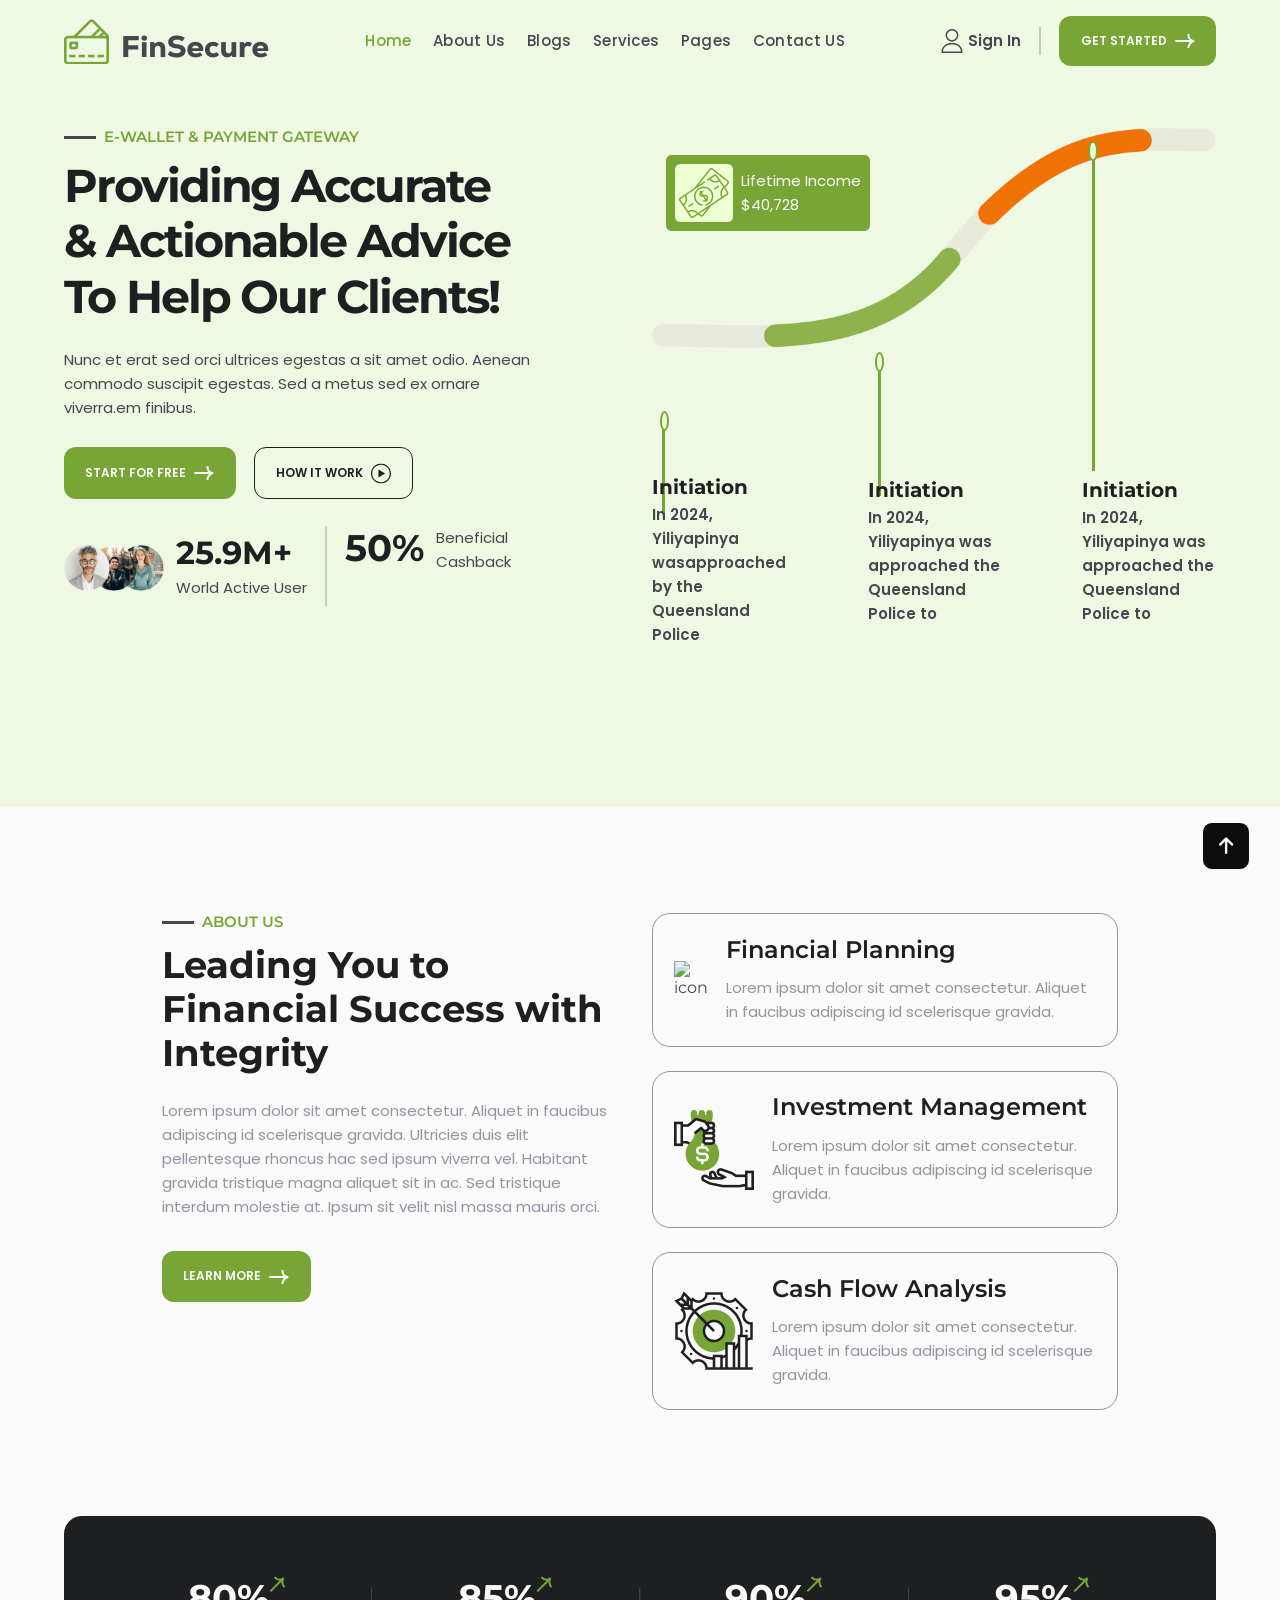
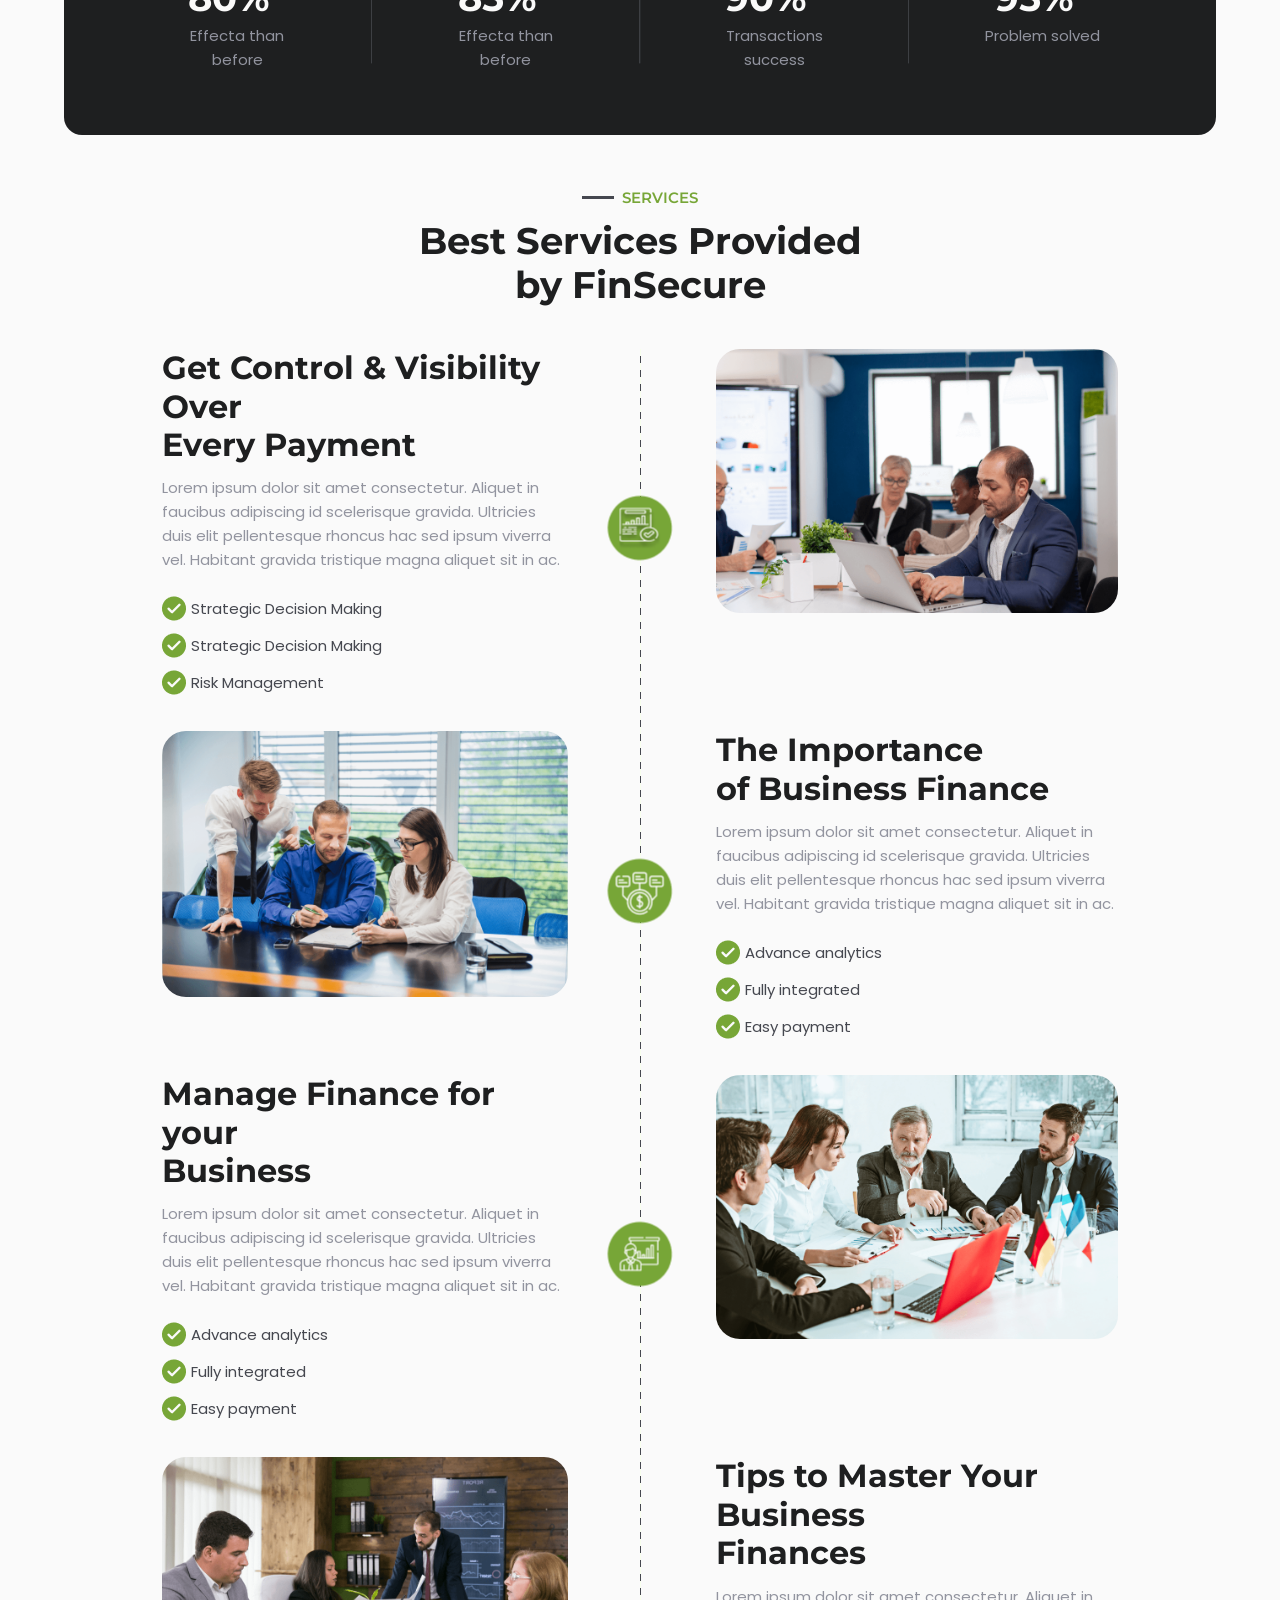
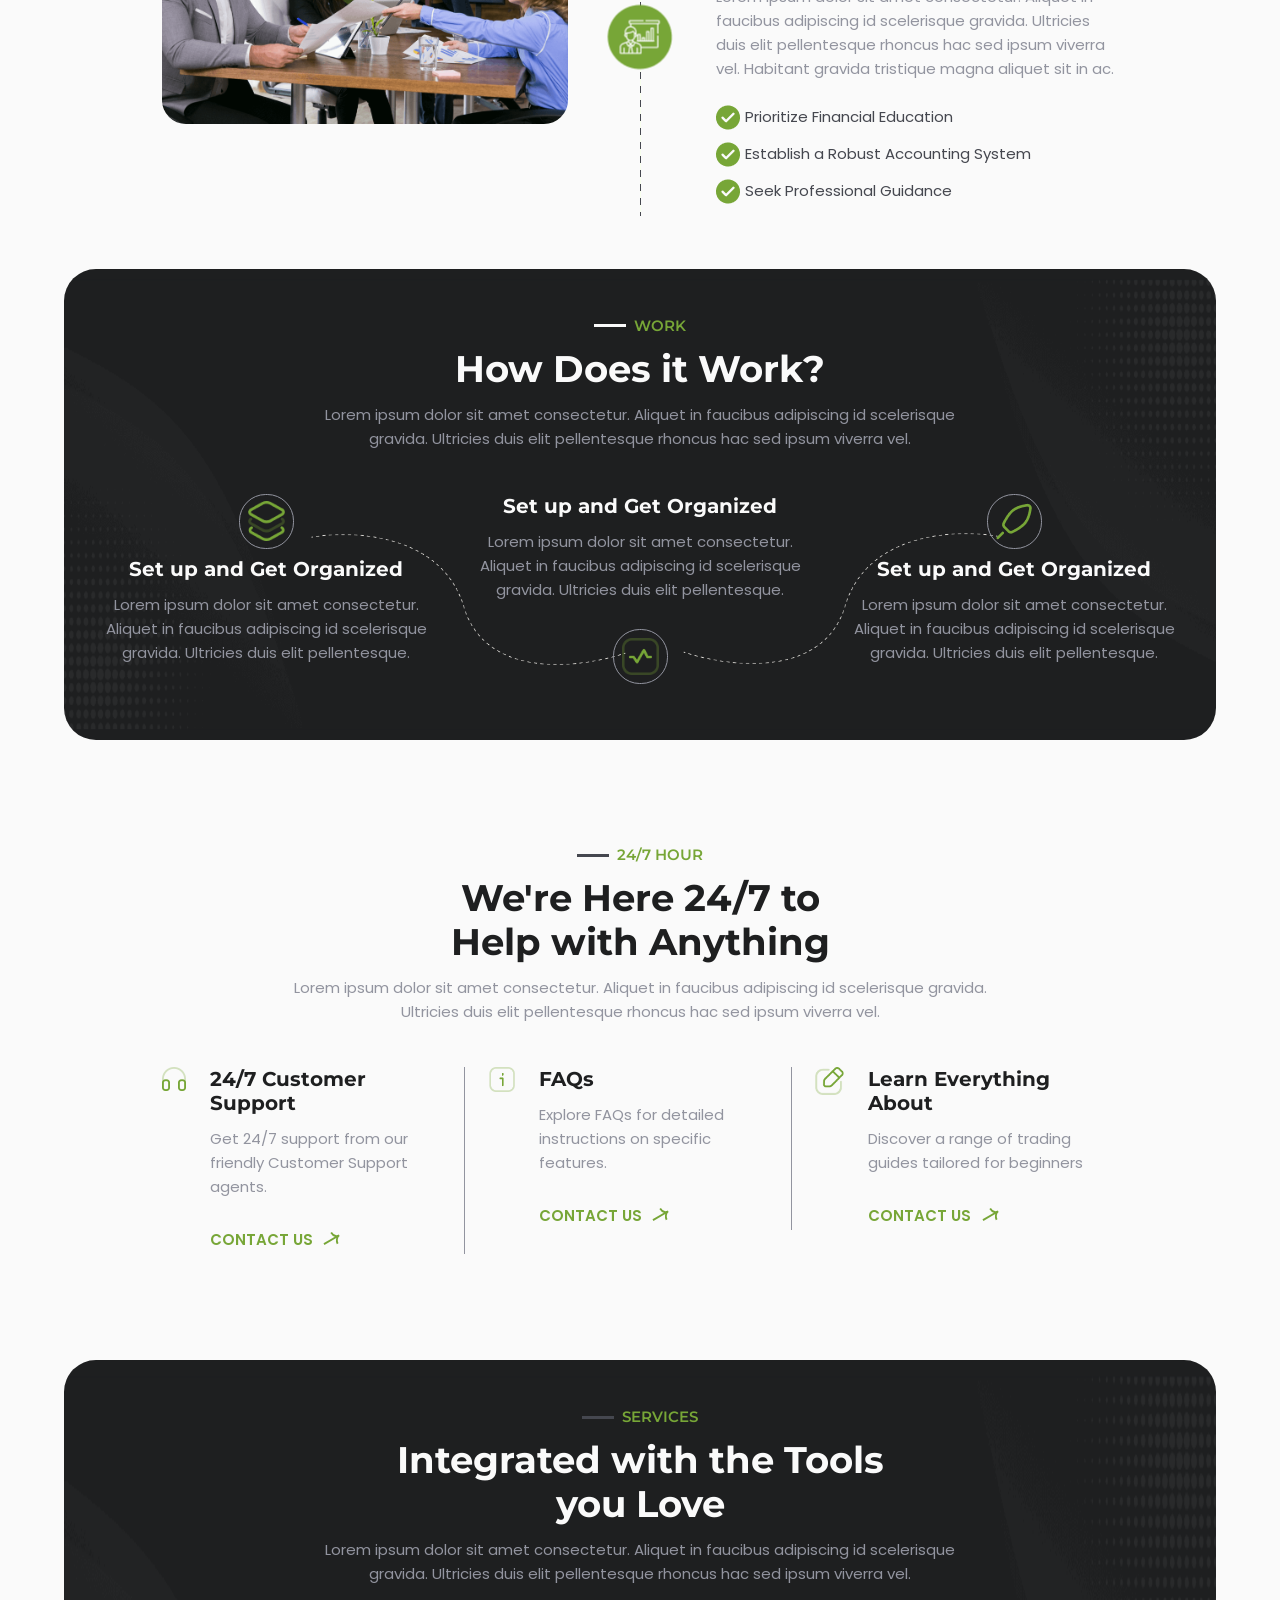
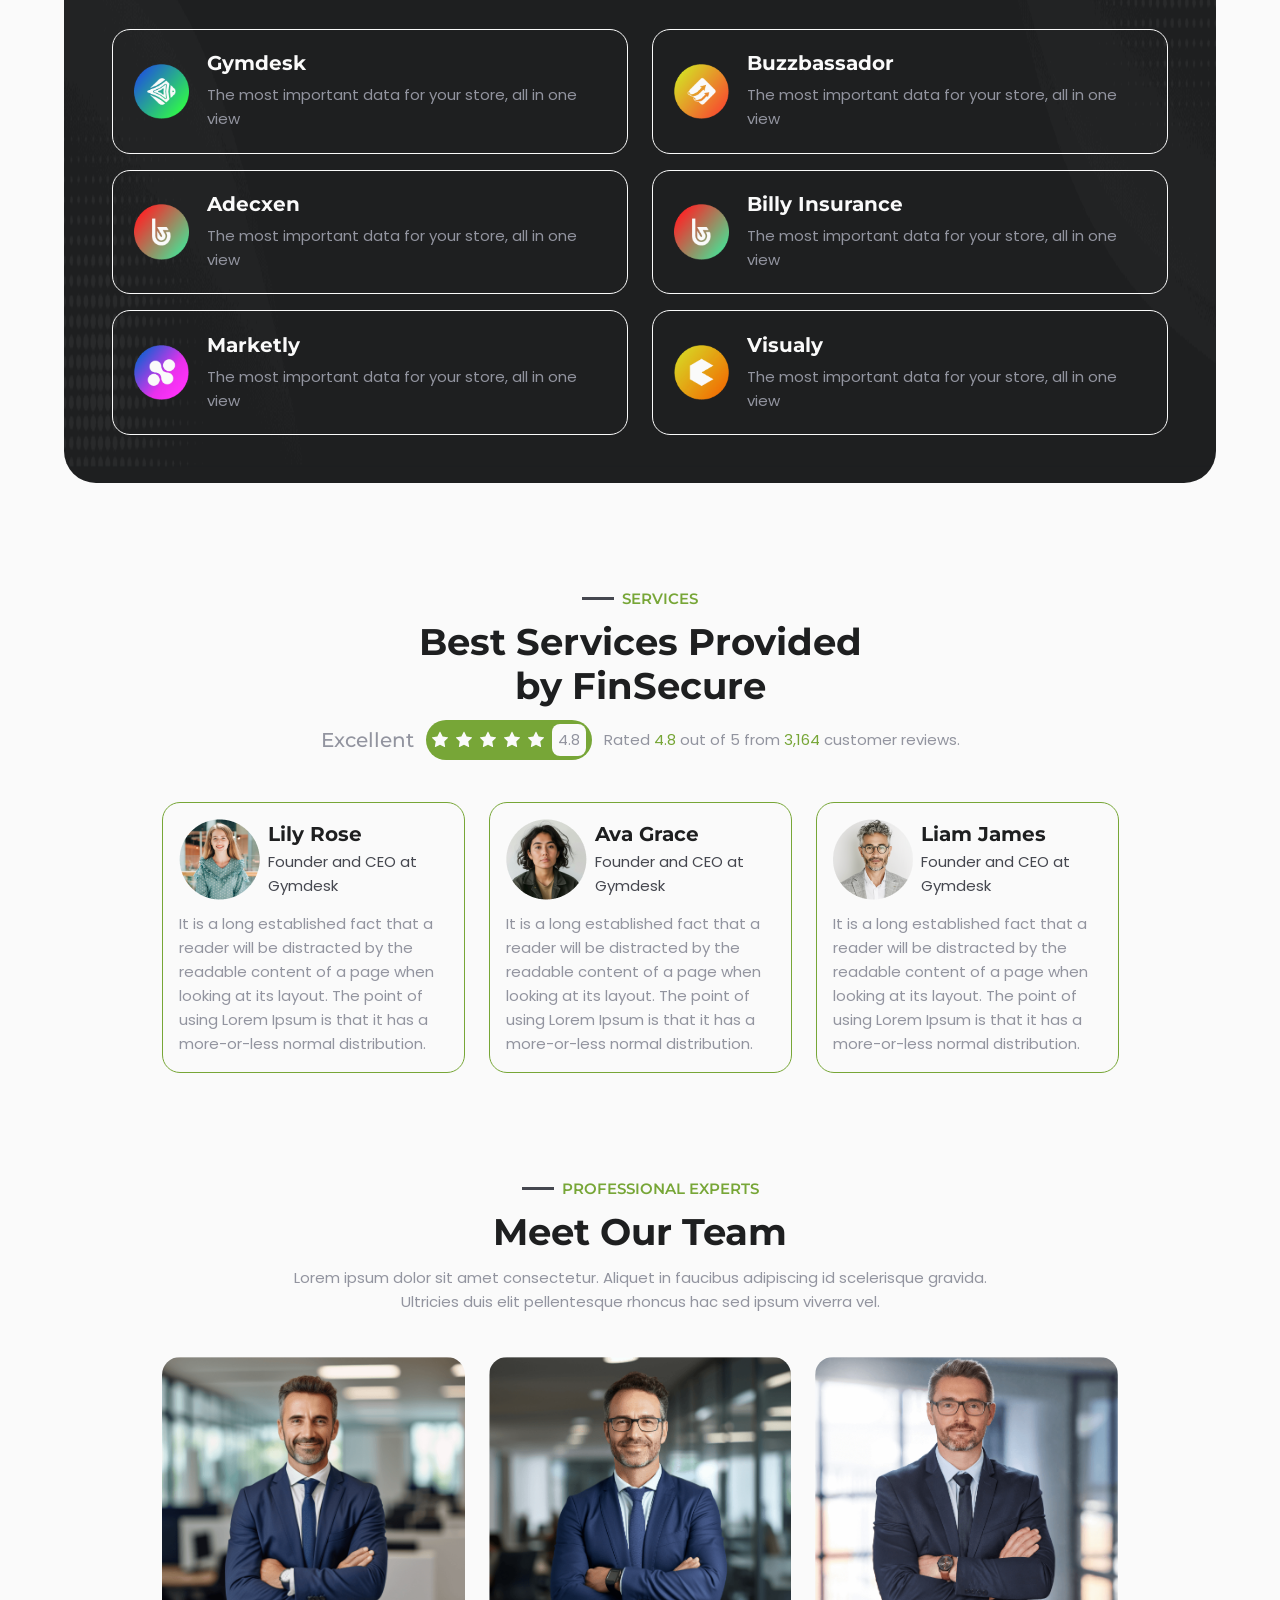
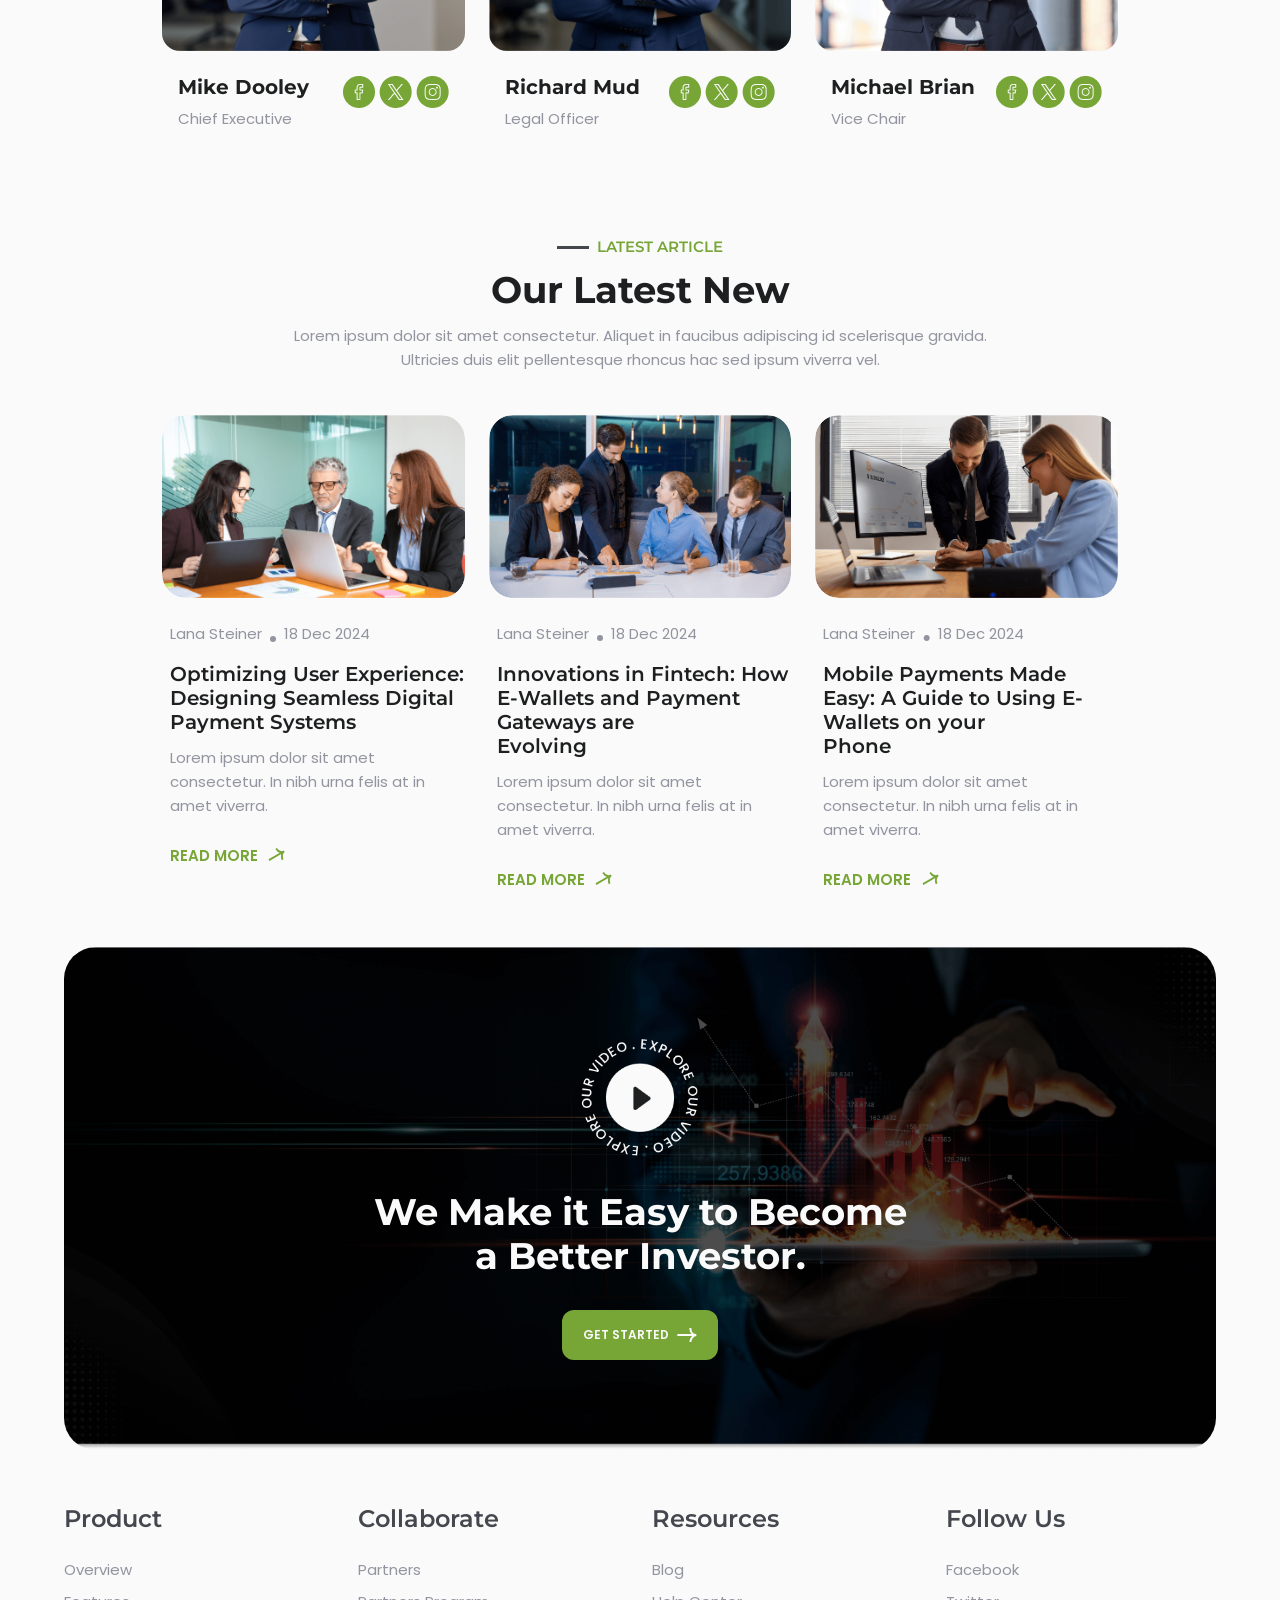
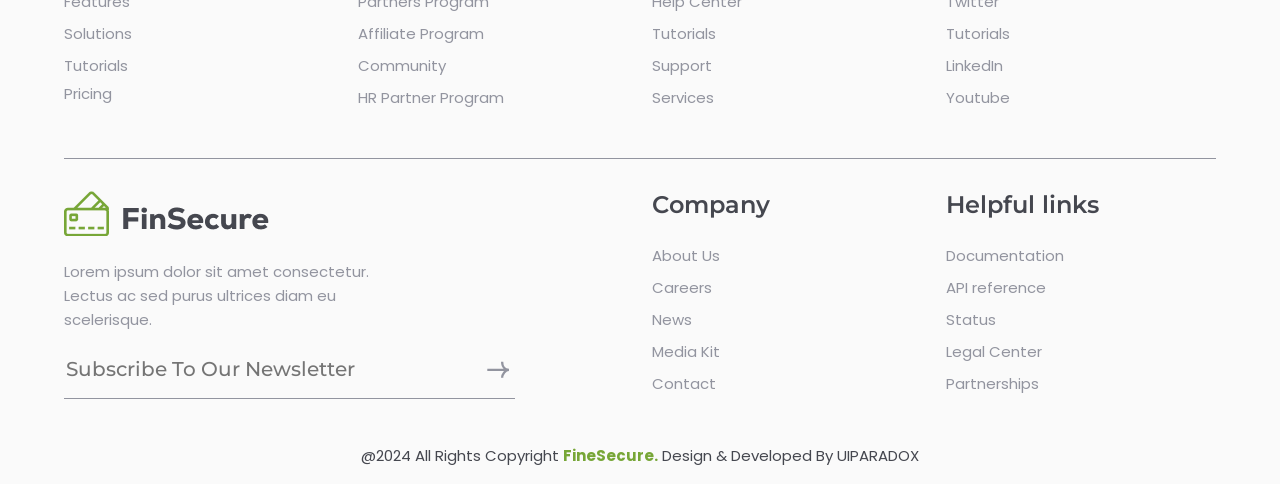
==== index.html @ 36bca748 "Primeiro upload do template" ====
<!DOCTYPE html>
<html lang="en">

<head>
    <meta charset="UTF-8">
    <meta http-equiv="X-UA-Compatible" content="IE=edge">
    <meta name="viewport" content="width=device-width, initial-scale=1, shrink-to-fit=no">
    <meta name="description" content="Teach Me || E-Learning HTML Template">

    <title>Finsecure</title>

    <!-- Favicon -->
    <link rel="shortcut icon" type="image/x-icon" href="assets/media/favicon.png">


    <!-- All CSS files -->
    <link rel="stylesheet" href="assets/css/vendor/font-awesome.css">
    <link rel="stylesheet" href="assets/css/vendor/bootstrap.min.css">
    <link rel="stylesheet" href="assets/css/vendor/slick.css">
    <link rel="stylesheet" href="assets/css/vendor/slick-theme.css">
    <!-- <link rel="stylesheet" href="assets/css/vendor/smoothScorllbar.css"> -->
    <link rel="stylesheet" href="assets/css/app.css">

</head>

<body class="tt-smooth-scroll">

     <!-- PRELOADER START -->
     <div id="preloader">
     <div class="spinner">
       <div></div>   
       <div></div>    
       <div></div>    
       <div></div>    
       <div></div>    
       <div></div>    
       <div></div>    
       <div></div>    
       <div></div>    
       <div></div>    
     </div>
     </div>
    <!-- PRELOADER END -->  

    <!-- Main Wrapper Start -->
    <div id="scroll-container">

        <!-- HEADER MENU START -->
        <header class="header">
            <div class="container-fluid">
                <nav class="navigation d-flex align-items-center justify-content-between">
                    <a href="index.html" class="d-flex align-items-center">
                        <img src="assets/media/logo.png" alt="/logo" class="header-logo">
                    </a>
                    <div class="menu-button-right">
                        <div class="main-menu__nav">
                            <ul class="main-menu__list">
                                <li class="dropdown">
                                    <a href="javascript:void(0);" class="active">Home</a>
                                    <ul>
                                        <li><a href="index.html">Home 1</a></li>
                                        <li><a href="index2.html">Home 2</a></li>
                                    </ul>
                                </li>
                                <li>
                                    <a href="about.html">About Us
                                    </a>
                                </li>
                                <li class="dropdown">
                                    <a href="javascript:void(0);">Blogs
                                    </a>
                                    <ul>
                                        <li><a href="blog-grid.html">Blog Grid</a></li>
                                        <li><a href="blog-grid-sidebar.html">Blog Grid Sidebar</a></li>
                                        <li><a href="blog-detail.html">Blog Detail</a></li>
                                    </ul>
                                </li>
                                <li class="dropdown">
                                    <a href="javascript:void(0);">Services
                                    </a>
                                    <ul>
                                        <li><a href="services.html">Service</a></li>
                                        <li><a href="service-detail.html">Service Details </a></li>
                                    </ul>
                                </li>
                                <li class="dropdown">
                                    <a href="javascript:void(0);">Pages
                                    </a>
                                    <ul>
                                        <li><a href="faqs.html">Faq</a></li>
                                        <li><a href="404.html">404</a></li>
                                        <li><a href="coming-soon.html">Coming soon</a></li>
                                        <li><a href="teams.html">Teams</a></li>
                                    </ul>
                                </li>
                                <li>
                                    <a href="contact.html">Contact US</a>
                                </li>
                            </ul>
                        </div>
                    </div>
                    <div class="main-menu__right">
                        <div class="search-heart-icon d-xl-flex d-none align-items-center gap-24">
                            <a href="contact.html">
                                    <div class="d-flex gap-6">
                                    <svg xmlns="http://www.w3.org/2000/svg" width="24" height="24" viewBox="0 0 24 24"
                                        fill="none">
                                        <path
                                            d="M12 0C8.51067 0 5.67188 2.8388 5.67188 6.32812C5.67188 9.81745 8.51067 12.6562 12 12.6562C15.4893 12.6562 18.3281 9.81745 18.3281 6.32812C18.3281 2.8388 15.4893 0 12 0ZM12 11.25C9.28608 11.25 7.07812 9.04205 7.07812 6.32812C7.07812 3.6142 9.28608 1.40625 12 1.40625C14.7139 1.40625 16.9219 3.6142 16.9219 6.32812C16.9219 9.04205 14.7139 11.25 12 11.25Z"
                                            fill="#45474F" />
                                        <path
                                            d="M19.8734 16.7904C18.1409 15.0313 15.8442 14.0625 13.4062 14.0625H10.5938C8.15588 14.0625 5.85909 15.0313 4.12659 16.7904C2.40258 18.5409 1.45312 20.8515 1.45312 23.2969C1.45312 23.6852 1.76794 24 2.15625 24H21.8438C22.2321 24 22.5469 23.6852 22.5469 23.2969C22.5469 20.8515 21.5974 18.5409 19.8734 16.7904ZM2.89031 22.5938C3.24258 18.6053 6.56302 15.4688 10.5938 15.4688H13.4062C17.437 15.4688 20.7574 18.6053 21.1097 22.5938H2.89031Z"
                                            fill="#45474F" />
                                    </svg>
                                    <p class="fw-600 dark-gray">Sign In</p>
                                </div>
                                </a>
                            <div>
                                <svg xmlns="http://www.w3.org/2000/svg" width="2" height="28" viewBox="0 0 2 28"
                                    fill="none">
                                    <path d="M1 0L0.999999 28" stroke="#45474F" stroke-width="0.5" />
                                </svg>
                            </div>
                            <div class="d-flex gap-12">
                                <a href="contact.html" class="cus-btn">
                                    <span class="btn-text">Get started</span>
                                    <svg xmlns="http://www.w3.org/2000/svg" width="20" height="20" viewBox="0 0 20 20"
                                        fill="none">
                                        <path
                                            d="M13.3545 17C13.3545 14 16.1545 10 19.3545 10M19.3545 10C17.5212 10 13.3545 9 13.3545 3M19.3545 10H0.354492"
                                            stroke="#FAFAFA" stroke-width="2" />
                                    </svg>
                                </a>
                            </div>
                        </div>
                        <a href="#" class="d-xl-none d-flex main-menu__toggler mobile-nav__toggler">
                            <i class="color-primary fa-light fa-bars"></i>
                        </a>
                    </div>
                </nav>
            </div>
        </header>
        <!-- HEADER MENU END -->

        <!-- HERO BANNER START -->
        <section class="hero-banner">
            <div class="container-fluid">
                <div class="banner-block">
                    <div class="row">
                        <div class="col-xl-6 col-lg-10">
                            <div class="heading">
                                <p class="eye-brow color-primary mb-12">E-Wallet & Payment Gateway</p>
                                <h1 class="medium-black mb-24">Providing Accurate <br class="d-xl-block d-none">& Actionable Advice <br class="d-xl-block d-none"> To Help Our
                                    Clients!</h1>
                                <p class="dark-gray mb-32">Nunc et erat sed orci ultrices egestas a sit amet odio.
                                    Aenean<br class="d-md-block d-none"> commodo suscipit egestas. Sed a metus sed ex ornare<br class="d-md-block d-none"> viverra.em
                                    finibus.</p>
                                <div class="d-flex gap-24 mb-32">
                                    <div class="d-flex gap-12">
                                        <a href="services.html" class="cus-btn">
                                            <span class="btn-text">start for free</span>
                                            <svg xmlns="http://www.w3.org/2000/svg" width="20" height="20"
                                                viewBox="0 0 20 20" fill="none">
                                                <path
                                                    d="M13.3545 17C13.3545 14 16.1545 10 19.3545 10M19.3545 10C17.5212 10 13.3545 9 13.3545 3M19.3545 10H0.354492"
                                                    stroke="#FAFAFA" stroke-width="2" />
                                            </svg>
                                        </a>
                                    </div>
                                    <a href="about.html" class="cus-btn-2">
                                        <span class="btn-text">how it work</span>
                                        <svg xmlns="http://www.w3.org/2000/svg" width="20" height="21"
                                            viewBox="0 0 20 21" fill="none">
                                            <g clip-path="url(#clip0_29537_155)">
                                                <path
                                                    d="M17.0711 3.42891C15.1823 1.54021 12.6711 0.5 10 0.5C7.32891 0.5 4.81769 1.54021 2.92891 3.42891C1.04021 5.31769 0 7.82891 0 10.5C0 13.1711 1.04021 15.6823 2.92891 17.5711C4.81769 19.4598 7.32891 20.5 10 20.5C12.6711 20.5 15.1823 19.4598 17.0711 17.5711C18.9598 15.6823 20 13.1711 20 10.5C20 7.82891 18.9598 5.31769 17.0711 3.42891ZM10 19.2629C5.16812 19.2629 1.23711 15.3319 1.23711 10.5C1.23711 5.66812 5.16812 1.73711 10 1.73711C14.8319 1.73711 18.7629 5.66812 18.7629 10.5C18.7629 15.3319 14.8319 19.2629 10 19.2629Z"
                                                    fill="#1E1F20" />
                                                <path d="M7.46647 14.3794L14.183 10.5L7.46647 6.62062V14.3794Z"
                                                    fill="#1E1F20" />
                                            </g>
                                            <defs>
                                                <clipPath id="clip0_29537_155">
                                                    <rect width="20" height="20" fill="white"
                                                        transform="translate(0 0.5)" />
                                                </clipPath>
                                            </defs>
                                        </svg>
                                    </a>
                                </div>
                                <div class="d-flex gap-24 heading-block">
                                    <div class="d-flex gap-16 align-items-center">
                                        <div class="banner-img">
                                            <img src="assets/media/user/group.png" alt="pic">
                                        </div>
                                        <div>
                                            <h4 class="medium-black fw-700 mb-4p">25.9M+</h4>
                                            <p class="dark-gray">World Active User</p>
                                        </div>
                                    </div>
                                    <svg xmlns="http://www.w3.org/2000/svg" width="2" height="81" viewBox="0 0 2 81"
                                        fill="none">
                                        <path d="M1 0.5L0.999997 80.5" stroke="#45474F" stroke-width="0.5" />
                                    </svg>
                                    <div class="d-flex gap-16 ">
                                        <h2 class="fw-700 medium-black">50%</h2>
                                        <p class="dark-gray">Beneficial<br> Cashback</p>
                                    </div>
                                </div>
                            </div>
                        </div>
                        <div class="col-xl-6 ">
                            <div class="left-block">
                                <div class="graph-1">
                                    <img src="assets/media/hero/graph.png" alt="graph">
                                </div>
                                <div class="graph-2">
                                    <img src="assets/media/vector/graph.png" alt="graph">
                                </div>
                                <div class="block">
                                    <div class="block-1">
                                        <div class="line-dot">
                                            <div class="dot"></div>
                                        </div>
                                        <div class="text-block">
                                            <h6 class="medium-black fw-700 mb-4p">Initiation</h6>
                                            <p class="fw-600">In 2024, Yiliyapinya wasapproached by the Queensland Police 
                                            </p>
                                        </div>
                                    </div>
                                    <div class="block-2">
                                        <div class="line-dot">
                                            <div class="dot"></div>
                                        </div>
                                        <div class="text-block">
                                            <h6 class="medium-black fw-700 mb-4p">Initiation</h6>
                                            <p class="fw-600">In 2024, Yiliyapinya was approached the Queensland Police to
                                            </p>
                                        </div>
                                    </div>
                                    <div class="block-3">
                                        <div class="line-dot">
                                            <div class="dot"></div>
                                        </div>
                                        <div class="text-block">
                                            <h6 class="medium-black fw-700 mb-4p">Initiation</h6>
                                            <p class="fw-600">In 2024, Yiliyapinya was approached the Queensland Police to
                                            </p>
                                        </div>
                                    </div>
                                </div>
                                <div class="income-block">
                                    <img src="assets/media/hero/money.png" alt="money" class="img-money">
                                    <div>
                                        <p class="white">Lifetime Income</p>
                                        <p class="white">$40,728</p>
                                    </div>
                                </div>
                            </div>
                        </div>
                    </div>
                </div>
            </div>
        </section>
        <!-- HERO BANNER END -->

        <!-- padding  -->
        <div class="pt-80">
            <div class="container-fluid">

            </div>
        </div>
        <!-- about -->
        <section class="about-us py-80">
            <div class="container-fluid">
                <div class="row justify-content-center">
                    <div class="col-xl-10">
                        <div class="about-block">
                            <div class="row row-gap-3">
                                <div class="col-xl-6 col-lg-6 col-sm-12 col-12">
                                    <p class="eye-brow color-primary mb-12">about us</p>
                                    <h2 class="fw-700 medium-black mb-24">Leading You to Financial Success with Integrity</h2>
                                    <p class="light-gray mb-48">Lorem ipsum dolor sit amet consectetur. Aliquet in faucibus
                                        adipiscing id scelerisque
                                        gravida. Ultricies duis elit pellentesque rhoncus hac sed ipsum viverra vel. Habitant
                                        gravida tristique magna aliquet sit in ac. Sed tristique interdum molestie at. Ipsum sit
                                        velit nisl massa mauris orci.</p>
                                    <a href="blog-detail.html" class="cus-btn">
                                        <span class="btn-text">learn more</span>
                                        <svg xmlns="http://www.w3.org/2000/svg" width="20" height="20" viewBox="0 0 20 20"
                                            fill="none">
                                            <path
                                                d="M13.3545 17C13.3545 14 16.1545 10 19.3545 10M19.3545 10C17.5212 10 13.3545 9 13.3545 3M19.3545 10H0.354492"
                                                stroke="#FAFAFA" stroke-width="2" />
                                        </svg>
                                    </a>
                                </div>
                                <div class="col-xl-6 col-lg-6 col-sm-12 col-12">
                                    <div class="analysis mb-24">
                                        <div class="block">
                                            <div class="d-flex align-items-center gap-24">
                                                <img src="assets/media/icons/Icon.png" alt="icon">
                                                <div>
                                                    <h5 class="fw-600 medium-black mb-12">Financial Planning</h5>
                                                    <p class="light-gray">Lorem ipsum dolor sit amet consectetur. Aliquet in
                                                        faucibus adipiscing id scelerisque gravida.</p>
                                                </div>
                                            </div>
                                        </div>
                                    </div>
                                    <div class="analysis mb-24">
                                        <div class="block">
                                            <div class="d-flex align-items-center gap-24">
                                                <img src="assets/media/icons/Icon2.png" alt="icon">
                                                <div>
                                                    <h5 class="fw-600 medium-black mb-12">Investment Management</h5>
                                                    <p class="light-gray">Lorem ipsum dolor sit amet consectetur. Aliquet in
                                                        faucibus adipiscing id scelerisque gravida.</p>
                                                </div>
                                            </div>
                                        </div>
                                    </div>
                                    <div class="analysis">
                                        <div class="block">
                                            <div class="d-flex align-items-center gap-24">
                                                <img src="assets/media/icons/Icon3.png" alt="icon">
                                                <div>
                                                    <h5 class="fw-600 medium-black mb-12">Cash Flow Analysis</h5>
                                                    <p class="light-gray">Lorem ipsum dolor sit amet consectetur. Aliquet in
                                                        faucibus adipiscing id scelerisque gravida.</p>
                                                </div>
                                            </div>
                                        </div>
                                    </div>
                                </div>
                            </div>
                        </div>
                    </div>
                </div>
            </div>
        </section>
        <!-- about end -->

        <!--transfer start -->
        <section class="transfer py-80">
            <div class="container-fluid">
                <div class="transfer-block">
                        <div class="about-block text-center">
                            <div class="d-inline-flex">
                                <h2 class="white fw-700 mb-4p">80%</h2>
                                <svg xmlns="http://www.w3.org/2000/svg" width="17" height="17" viewBox="0 0 17 17"
                                    fill="none">
                                    <path
                                        d="M15.4244 11.1422C13.3031 9.02085 12.4546 4.21252 14.7173 1.94978M14.7173 1.94978C13.4209 3.24614 9.76755 5.48531 5.52491 1.24267M14.7173 1.94978L1.28227 15.3848"
                                        stroke="#77A637" stroke-width="2" />
                                </svg>
                            </div>
                            <p class="light-gray">Effecta than before</p>
                        </div>
                        <svg xmlns="http://www.w3.org/2000/svg" width="2" height="99" viewBox="0 0 2 99" fill="none" class="d-md-block d-none">
                            <path d="M1 0L1 99" stroke="#92949F" stroke-width="0.5" />
                        </svg>
                        <div class="about-block text-center">
                            <div class="d-inline-flex">
                                <h2 class="white fw-700 mb-4p">85%</h2>
                                <svg xmlns="http://www.w3.org/2000/svg" width="17" height="17" viewBox="0 0 17 17"
                                    fill="none">
                                    <path
                                        d="M15.4244 11.1422C13.3031 9.02085 12.4546 4.21252 14.7173 1.94978M14.7173 1.94978C13.4209 3.24614 9.76755 5.48531 5.52491 1.24267M14.7173 1.94978L1.28227 15.3848"
                                        stroke="#77A637" stroke-width="2" />
                                </svg>
                            </div>
                            <p class="light-gray">Effecta than before</p>
                        </div>
                        <svg xmlns="http://www.w3.org/2000/svg" width="2" height="99" viewBox="0 0 2 99" fill="none" class="d-lg-block d-none">
                            <path d="M1 0L1 99" stroke="#92949F" stroke-width="0.5" />
                        </svg>
                        <div class="about-block text-center">
                            <div class="d-inline-flex">
                                <h2 class="white fw-700 mb-4p">90%</h2>
                                <svg xmlns="http://www.w3.org/2000/svg" width="17" height="17" viewBox="0 0 17 17"
                                    fill="none">
                                    <path
                                        d="M15.4244 11.1422C13.3031 9.02085 12.4546 4.21252 14.7173 1.94978M14.7173 1.94978C13.4209 3.24614 9.76755 5.48531 5.52491 1.24267M14.7173 1.94978L1.28227 15.3848"
                                        stroke="#77A637" stroke-width="2" />
                                </svg>
                            </div>
                            <p class="light-gray">Transactions success</p>
                        </div>
                        <svg xmlns="http://www.w3.org/2000/svg" width="2" height="99" viewBox="0 0 2 99" fill="none" class="d-md-block d-none">
                            <path d="M1 0L1 99" stroke="#92949F" stroke-width="0.5" />
                        </svg>
                        <div class="about-block text-center">
                            <div class="d-inline-flex">
                                <h2 class="white fw-700 mb-4p">95%</h2>
                                <svg xmlns="http://www.w3.org/2000/svg" width="17" height="17" viewBox="0 0 17 17"
                                    fill="none">
                                    <path
                                        d="M15.4244 11.1422C13.3031 9.02085 12.4546 4.21252 14.7173 1.94978M14.7173 1.94978C13.4209 3.24614 9.76755 5.48531 5.52491 1.24267M14.7173 1.94978L1.28227 15.3848"
                                        stroke="#77A637" stroke-width="2" />
                                </svg>
                            </div>
                            <p class="light-gray">Problem solved</p>
                        </div>
                </div>
            </div>
        </section>
        <!-- transfer end -->

        <!-- Services START -->
        <section class="services">
            <div class="container-fluid">
                <div class="services-wrapper">
                    <p class="d-flex justify-content-center eye-brow color-primary mb-12">Services</p>
                    <h2 class="d-flex justify-content-center text-center medium-black fw-700 mb-64">
                        Best Services Provided<br>
                        by FinSecure</h2>
                    <div class="services-container">
                        <div class="row justify-content-center rwo-gap-3">
                            <div class="col-xl-10">
                                <div class="service-block mb-24">
                                    <img src="assets/media/icons/service-icon.png" alt="service-icon" class="service-icon">
                                    <div class="row row-gap-4">
                                        <div class="col-lg-6">
                                            <div class="left-block">
                                                <h4 class="fw-700 medium-black mb-12">Get Control & Visibility Over<br>
                                                    Every Payment</h4>
                                                <p class="light-gray mb-24">Lorem ipsum dolor sit amet consectetur. Aliquet in
                                                    faucibus
                                                    adipiscing id scelerisque gravida. Ultricies duis elit pellentesque rhoncus hac
                                                    sed
                                                    ipsum viverra vel. Habitant gravida tristique magna aliquet sit in ac.</p>
                                                <div class="d-flex gap-8 align-items-center mb-16">
                                                    <img src="assets/media/user/user.png" alt="user">
                                                    <p class="dark-gray">Strategic Decision Making</p>
                                                </div>
                                                <div class="d-flex gap-8 align-items-center mb-16">
                                                    <img src="assets/media/user/user.png" alt="user">
                                                    <p class="dark-gray">Strategic Decision Making</p>
                                                </div>
                                                <div class="d-flex gap-8 align-items-center mb-16">
                                                    <img src="assets/media/user/user.png" alt="user">
                                                    <p class="dark-gray">Risk Management</p>
                                                </div>
                                            </div>
                                        </div>
                                        <div class="col-lg-6">
                                            <div class="right-block">
                                                <img src="assets/media/services/services-1.png" alt="image" class="img-service">
                                            </div>
                                        </div>
                                    </div>
                                </div>
                                <div class="service-block mb-24">
                                    <img src="assets/media/icons/service-icon2.png" alt="service-icon" class="service-icon">
                                    <div class="row row-gap-4">
                                        <div class="col-lg-6">
                                            <div class="left-block">
                                            <img src="assets/media/services/services-2.png" alt="image" class="img-service">
                                            </div>
                                        </div>
                                        <div class="col-lg-6">
                                            <div class="right-block">
                                                <h4 class="fw-700 medium-black mb-12">The Importance of Business
                                                    Finance<br></h4>
                                                <p class="light-gray mb-24">Lorem ipsum dolor sit amet consectetur. Aliquet in
                                                    faucibus
                                                    adipiscing id scelerisque gravida. Ultricies duis elit pellentesque rhoncus hac
                                                    sed
                                                    ipsum viverra vel. Habitant gravida tristique magna aliquet sit in ac.</p>
                                                <div class="d-flex gap-8 align-items-center mb-16">
                                                    <img src="assets/media/user/user.png" alt="user">
                                                    <p class="dark-gray">Advance analytics</p>
                                                </div>
                                                <div class="d-flex gap-8 align-items-center mb-16">
                                                    <img src="assets/media/user/user.png" alt="user">
                                                    <p class="dark-gray">Fully integrated</p>
                                                </div>
                                                <div class="d-flex gap-8 align-items-center mb-16">
                                                    <img src="assets/media/user/user.png" alt="user">
                                                    <p class="dark-gray">Easy payment</p>
                                                </div>
                                            </div>
                                        </div>
                                    </div>
                                </div>
                                <div class="service-block mb-24">
                                    <img src="assets/media/icons/service-icon3.png" alt="service-icon" class="service-icon">
                                <div class="row row-gap-4">
                                    <div class="col-lg-6">
                                        <div class="left-block">
                                        <h4 class="fw-700 medium-black mb-12">Manage Finance for your
                                            <br>
                                            Business
                                        </h4>
                                        <p class="light-gray mb-24">Lorem ipsum dolor sit amet consectetur. Aliquet in
                                            faucibus
                                            adipiscing id scelerisque gravida. Ultricies duis elit pellentesque rhoncus hac
                                            sed
                                            ipsum viverra vel. Habitant gravida tristique magna aliquet sit in ac.</p>
                                        <div class="d-flex gap-8 align-items-center mb-16">
                                            <img src="assets/media/user/user.png" alt="user">
                                            <p class="dark-gray">Advance analytics</p>
                                        </div>
                                        <div class="d-flex gap-8 align-items-center mb-16">
                                            <img src="assets/media/user/user.png" alt="user">
                                            <p class="dark-gray">Fully integrated</p>
                                        </div>
                                        <div class="d-flex gap-8 align-items-center mb-16">
                                            <img src="assets/media/user/user.png" alt="user">
                                            <p class="dark-gray">Easy payment</p>
                                        </div>
                                        </div>
                                    </div>
                                    <div class="col-lg-6">
                                        <div class="right-block">
                                            <img src="assets/media/services/services-3.png" alt="image" class="img-service">
                                        </div>
                                    </div>
                                </div>   
                                </div> 
                                <div class="service-block">
                                    <img src="assets/media/icons/service-icon3.png" alt="service-icon" class="service-icon">
                                <div class="row row-gap-4">
                                    <div class="col-lg-6">
                                        <div class="left-block">
                                        <img src="assets/media/services/services-4.png" alt="image" class="img-service">
                                        </div>
                                    </div>
                                    <div class="col-lg-6">
                                        <div class="right-block">
                                            <h4 class="fw-700 medium-black mb-12">Tips to Master Your Business
                                                <br>
                                                Finances
                                            </h4>
                                            <p class="light-gray mb-24">Lorem ipsum dolor sit amet consectetur. Aliquet in
                                                faucibus
                                                adipiscing id scelerisque gravida. Ultricies duis elit pellentesque rhoncus hac
                                                sed
                                                ipsum viverra vel. Habitant gravida tristique magna aliquet sit in ac.</p>
                                            <div class="d-flex gap-8 align-items-center mb-16">
                                                <img src="assets/media/user/user.png" alt="user">
                                                <p class="dark-gray">Prioritize Financial Education</p>
                                            </div>
                                            <div class="d-flex gap-8 align-items-center mb-16">
                                                <img src="assets/media/user/user.png" alt="user">
                                                <p class="dark-gray">Establish a Robust Accounting System</p>
                                            </div>
                                            <div class="d-flex gap-8 align-items-center mb-16">
                                                <img src="assets/media/user/user.png" alt="user">
                                                <p class="dark-gray">Seek Professional Guidance</p>
                                            </div>
                                        </div>
                                    </div>
                                </div>
                                </div>
                                </div>
                            </div>
                        </div>
                    </div>
                </div>
        </section>
        <!-- Services END -->

        <!-- work START -->
        <section class="work py-80">
            <div class="container-fluid">
                <div class="work-block">
                    <p class="d-flex justify-content-center eye-brow-2 color-primary mb-12">work</p>
                    <h2 class="white fw-700 text-center mb-12">How Does it Work?</h2>
                    <p class="fw-400 light-gray text-center mb-64">Lorem ipsum dolor sit amet consectetur. Aliquet in
                        faucibus adipiscing
                        id scelerisque<br class="d-xl-block d-none"> gravida. Ultricies duis elit pellentesque rhoncus hac sed ipsum viverra vel.
                    </p>
                    <div class="work-blocks d-flex gap-24 justify-content-center">
                        <div class="block-1 text-center">
                           <img src="assets/media/user/vector.png" alt="vector" class="line-img">
                            <div class="img-block mb-32">
                                <img src="assets/media/icons/icon_1.png" alt="icon" class="work-img">
                            </div>
                            <div class="content">
                                <h6 class="white fw-700 mb-16">Set up and Get Organized</h6>
                                <p class="light-gray  fw-400">Lorem ipsum dolor sit amet consectetur.<br class="d-xl-block d-none"> Aliquet in
                                    faucibus adipiscing id scelerisque<br class="d-xl-block d-none"> gravida. Ultricies duis elit pellentesque.
                                </p>
                            </div>
                        </div>
                        <div class="block-2 text-center">
                            <div class="content mb-32">
                           <img src="assets/media/user/vector2.png" alt="vector" class="line-img-2">
                                <h6 class="white fw-700 mb-16">Set up and Get Organized</h6>
                                <p class="light-gray  fw-400">Lorem ipsum dolor sit amet consectetur.<br class="d-xl-block d-none"> Aliquet in
                                    faucibus adipiscing id scelerisque<br class="d-xl-block d-none"> gravida. Ultricies duis elit pellentesque.
                                </p>
                            </div>
                            <div class="img-block">
                                <img src="assets/media/user/icon.png" alt="icon" class="work-img">
                            </div>
                        </div>
                        <div class="block-3 text-center">
                            <div class="img-block mb-32">
                                <img src="assets/media/icons/vector.png" alt="icon" class="work-img">
                            </div>
                            <div class="content">
                                <h6 class="white fw-700 mb-16">Set up and Get Organized</h6>
                                <p class="light-gray  fw-400">Lorem ipsum dolor sit amet consectetur.<br class="d-xl-block d-none">  Aliquet in
                                    faucibus adipiscing id scelerisque<br class="d-xl-block d-none"> gravida. Ultricies duis elit pellentesque.
                                </p>
                            </div>
                        </div>
                    </div>
                </div>
            </div>
        </section>
        <!-- work END -->

        <!--time START -->
        <section class="time py-80">
            <div class="container-fluid">
                <p class="d-flex justify-content-center eye-brow color-primary mb-12">24/7 Hour</p>
                <h2 class="d-flex justify-content-center text-center  medium-black fw-700 mb-12">We're Here 24/7 to<br>
                    Help with Anything</h2>
                <p class="light-gray text-center fw-400 mb-64">Lorem ipsum dolor sit amet consectetur. Aliquet in
                    faucibus adipiscing id
                    scelerisque gravida.<br class="d-xl-block d-none">  Ultricies duis elit pellentesque rhoncus hac sed ipsum viverra vel.</p>
                <div class="row justify-content-center">
                    <div class="col-xl-10">
                        <div class="row justify-content-center row-gap-4">
                            <div class="col-lg-4 col-md-6">
                                <div class="d-flex gap-32">
                                    <div>
                                        <img src="assets/media/user/icons1.png" alt="icon">
                                    </div>
                                    <div>
                                        <h6 class="medium-black fw-700 mb-16">24/7 Customer Support</h6>
                                        <p class="light-gray mb-32">Get 24/7 support from our friendly Customer Support
                                            agents.</p>
                                        <a href="contact.html" class="d-flex gap-8 align-items-center color-primary">
                                            <p class="text">contact us</p>
                                            <svg xmlns="http://www.w3.org/2000/svg" width="28" height="28"
                                                viewBox="0 0 28 28" fill="none">
                                                <g clip-path="url(#clip0_29551_770)">
                                                    <path
                                                        d="M19.6222 17.6941C18.2348 15.2911 18.6278 10.7924 21.1909 9.3126M21.1909 9.3126C19.7225 10.1604 15.9226 11.2863 13.148 6.48045M21.1909 9.3126L5.97244 18.099"
                                                        stroke="#77A637" stroke-width="1.84977" />
                                                </g>
                                                <defs>
                                                    <clipPath id="clip0_29551_785">
                                                        <rect width="20" height="20" fill="white"
                                                            transform="translate(0 10) rotate(-30)" />
                                                    </clipPath>
                                                </defs>
                                            </svg>
                                        </a>
                                    </div>
                                    <div class="vr-line d-md-block d-none"></div>
                                </div>
                            </div>
                            <div class="col-lg-4 col-md-6">
                                <div class="d-flex gap-32">
                                    <div>
                                        <img src="assets/media/user/icons2.png" alt="icon">
                                    </div>
                                    <div>
                                        <h6 class="medium-black fw-700 mb-16">FAQs</h6>
                                        <p class="light-gray mb-32">Explore FAQs for detailed instructions on specific
                                            features.</p>
                                        <a href="contact.htmls" class="d-flex gap-8 align-items-center color-primary">
                                            <p class="text">contact us</p>
                                            <svg xmlns="http://www.w3.org/2000/svg" width="28" height="28"
                                                viewBox="0 0 28 28" fill="none">
                                                <g clip-path="url(#clip0_29551_760)">
                                                    <path
                                                        d="M19.6222 17.6941C18.2348 15.2911 18.6278 10.7924 21.1909 9.3126M21.1909 9.3126C19.7225 10.1604 15.9226 11.2863 13.148 6.48045M21.1909 9.3126L5.97244 18.099"
                                                        stroke="#77A637" stroke-width="1.84977" />
                                                </g>
                                                <defs>
                                                    <clipPath id="clip0_29551_740">
                                                        <rect width="20" height="20" fill="white"
                                                            transform="translate(0 10) rotate(-30)" />
                                                    </clipPath>
                                                </defs>
                                            </svg>
                                        </a>
                                    </div>
                                    <div class="vr-line d-lg-block d-none"></div>

                                </div>
                            </div>
                            <div class="col-lg-4 col-md-6">
                                <div class="d-flex gap-32">
                                    <div>
                                        <img src="assets/media/user/icons3.png" alt="icon">
                                    </div>
                                    <div>
                                        <h6 class="medium-black fw-700 mb-16">Learn Everything About</h6>
                                        <p class="light-gray mb-32">Discover a range of trading guides tailored for
                                            beginners</p>
                                        <a href="contact.html" class="d-flex gap-8 align-items-center color-primary">
                                            <p class="text">contact us</p>
                                            <svg xmlns="http://www.w3.org/2000/svg" width="28" height="28"
                                                viewBox="0 0 28 28" fill="none">
                                                <g clip-path="url(#clip0_29551_774)">
                                                    <path
                                                        d="M19.6222 17.6941C18.2348 15.2911 18.6278 10.7924 21.1909 9.3126M21.1909 9.3126C19.7225 10.1604 15.9226 11.2863 13.148 6.48045M21.1909 9.3126L5.97244 18.099"
                                                        stroke="#77A637" stroke-width="1.84977" />
                                                </g>
                                                <defs>
                                                    <clipPath id="clip0_29551_760">
                                                        <rect width="20" height="20" fill="white"
                                                            transform="translate(0 10) rotate(-30)" />
                                                    </clipPath>
                                                </defs>
                                            </svg>
                                        </a>
                                    </div>
                                </div>
                            </div>
                        </div>
                    </div>
                </div>
            </div>
        </section>
        <!-- time END -->

        <!-- company START -->
        <section class="company py-80">
            <div class="container-fluid">
                <div class="company-block">
                    <p class="d-flex justify-content-center eye-brow color-primary mb-12">Services</p>
                    <h2 class="d-flex justify-content-center white text-center fw-700 mb-12">Integrated with the
                        Tools<br> you Love</h2>
                    <p class="light-gray text-center mb-64">Lorem ipsum dolor sit amet consectetur. Aliquet in faucibus
                        adipiscing id scelerisque<br class="d-xl-block d-none"> gravida. Ultricies duis elit pellentesque rhoncus hac sed ipsum
                        viverra vel. </p>
                    <div class="row row-gap-3">
                        <div class="col-xxl-4 col-lg-6 col-md-6 col-12">
                            <div class="blocks">
                                <div class="d-flex gap-24 align-items-center">
                                    <img src="assets/media/company/company-1.png" alt="company">
                                    <div class="content-block">
                                        <h6 class="white fw-700 mb-8">Gymdesk</h6>
                                        <p class="fw-400 light-gray">The most important data for your store, all in one
                                            view</p>
                                    </div>
                                </div>
                            </div>
                        </div>
                        <div class="col-xxl-4 col-lg-6 col-md-6 col-12">
                            <div class="blocks">
                                <div class="d-flex gap-24 align-items-center">
                                    <img src="assets/media/company/company-2.png" alt="company">
                                    <div class="content-block">
                                        <h6 class="white fw-700 mb-8">Buzzbassador</h6>
                                        <p class="fw-400 light-gray">The most important data for your store, all in one
                                            view</p>
                                    </div>
                                </div>
                            </div>
                        </div>
                        <div class="col-xxl-4 col-lg-6 col-md-6 col-12">
                            <div class="blocks">
                                <div class="d-flex gap-24 align-items-center">
                                    <img src="assets/media/company/company-4.png" alt="company">
                                    <div class="content-block">
                                        <h6 class="white fw-700 mb-8">Adecxen</h6>
                                        <p class="fw-400 light-gray">The most important data for your store, all in one
                                            view</p>
                                    </div>
                                </div>
                            </div>
                        </div>
                        <div class="col-xxl-4 col-lg-6 col-md-6 col-12">
                            <div class="blocks">
                                <div class="d-flex gap-24 align-items-center">
                                    <img src="assets/media/company/company-4.png" alt="company">
                                    <div class="content-block">
                                        <h6 class="white fw-700 mb-8">Billy Insurance</h6>
                                        <p class="fw-400 light-gray">The most important data for your store, all in one
                                            view</p>
                                    </div>
                                </div>
                            </div>
                        </div>
                        <div class="col-xxl-4 col-lg-6 col-md-6 col-12">
                            <div class="blocks">
                                <div class="d-flex gap-24 align-items-center">
                                    <img src="assets/media/company/company-5.png" alt="company">
                                    <div class="content-block">
                                        <h6 class="white fw-700 mb-8">Marketly</h6>
                                        <p class="fw-400 light-gray">The most important data for your store, all in one
                                            view</p>
                                    </div>
                                </div>
                            </div>
                        </div>
                        <div class="col-xxl-4 col-lg-6 col-md-6 col-12">
                            <div class="blocks">
                                <div class="d-flex gap-24 align-items-center">
                                    <img src="assets/media/company/company-6.png" alt="company">
                                    <div class="content-block">
                                        <h6 class="white fw-700 mb-8">Visualy</h6>
                                        <p class="fw-400 light-gray">The most important data for your store, all in one
                                            view</p>
                                    </div>
                                </div>
                            </div>
                        </div>
                    </div>
                </div>
            </div>
        </section>
        <!-- company  END -->

        <!-- testimonial start -->
        <section class="testimonial py-80">
            <div class="container-fluid">
                <p class="d-flex justify-content-center eye-brow color-primary mb-12">Services</p>
                <h2 class="d-flex justify-content-center  medium-black text-center fw-700 mb-12">
                    Best Services Provided<br>
                    by FinSecure</h2>
                <div class="d-flex align-items-center justify-content-center gap-16 mb-64 flex-wrap">
                    <h6 class="light-gray">Excellent</h6>
                    <div class="rating-text">
                        <svg xmlns="http://www.w3.org/2000/svg" width="16" height="17" viewBox="0 0 16 17" fill="none">
                            <path
                                d="M15.977 6.55836C15.9219 6.38864 15.7752 6.26495 15.5987 6.23933L10.6386 5.51855L8.42034 1.02398C8.3414 0.863976 8.17843 0.762695 8.00003 0.762695C7.82159 0.762695 7.65865 0.863976 7.57968 1.02398L5.36132 5.51855L0.401338 6.23933C0.224808 6.26495 0.0780893 6.38864 0.0229645 6.55833C-0.0321915 6.72805 0.0138083 6.91433 0.141589 7.03886L3.73057 10.5374L2.88345 15.4775C2.85327 15.6534 2.92558 15.831 3.06992 15.9359C3.15158 15.9953 3.2483 16.0254 3.34548 16.0254C3.42011 16.0254 3.49498 16.0077 3.56354 15.9716L8 13.6392L12.4363 15.9716C12.5942 16.0546 12.7856 16.0408 12.9299 15.9359C13.0743 15.831 13.1466 15.6533 13.1164 15.4774L12.269 10.5374L15.8584 7.03883C15.9862 6.91433 16.0322 6.72805 15.977 6.55836Z"
                                fill="#FAFAFA" />
                        </svg>
                        <svg xmlns="http://www.w3.org/2000/svg" width="16" height="17" viewBox="0 0 16 17" fill="none">
                            <path
                                d="M15.977 6.55836C15.9219 6.38864 15.7752 6.26495 15.5987 6.23933L10.6386 5.51855L8.42034 1.02398C8.3414 0.863976 8.17843 0.762695 8.00003 0.762695C7.82159 0.762695 7.65865 0.863976 7.57968 1.02398L5.36132 5.51855L0.401338 6.23933C0.224808 6.26495 0.0780893 6.38864 0.0229645 6.55833C-0.0321915 6.72805 0.0138083 6.91433 0.141589 7.03886L3.73057 10.5374L2.88345 15.4775C2.85327 15.6534 2.92558 15.831 3.06992 15.9359C3.15158 15.9953 3.2483 16.0254 3.34548 16.0254C3.42011 16.0254 3.49498 16.0077 3.56354 15.9716L8 13.6392L12.4363 15.9716C12.5942 16.0546 12.7856 16.0408 12.9299 15.9359C13.0743 15.831 13.1466 15.6533 13.1164 15.4774L12.269 10.5374L15.8584 7.03883C15.9862 6.91433 16.0322 6.72805 15.977 6.55836Z"
                                fill="#FAFAFA" />
                        </svg>
                        <svg xmlns="http://www.w3.org/2000/svg" width="16" height="17" viewBox="0 0 16 17" fill="none">
                            <path
                                d="M15.977 6.55836C15.9219 6.38864 15.7752 6.26495 15.5987 6.23933L10.6386 5.51855L8.42034 1.02398C8.3414 0.863976 8.17843 0.762695 8.00003 0.762695C7.82159 0.762695 7.65865 0.863976 7.57968 1.02398L5.36132 5.51855L0.401338 6.23933C0.224808 6.26495 0.0780893 6.38864 0.0229645 6.55833C-0.0321915 6.72805 0.0138083 6.91433 0.141589 7.03886L3.73057 10.5374L2.88345 15.4775C2.85327 15.6534 2.92558 15.831 3.06992 15.9359C3.15158 15.9953 3.2483 16.0254 3.34548 16.0254C3.42011 16.0254 3.49498 16.0077 3.56354 15.9716L8 13.6392L12.4363 15.9716C12.5942 16.0546 12.7856 16.0408 12.9299 15.9359C13.0743 15.831 13.1466 15.6533 13.1164 15.4774L12.269 10.5374L15.8584 7.03883C15.9862 6.91433 16.0322 6.72805 15.977 6.55836Z"
                                fill="#FAFAFA" />
                        </svg>
                        <svg xmlns="http://www.w3.org/2000/svg" width="16" height="17" viewBox="0 0 16 17" fill="none">
                            <path
                                d="M15.977 6.55836C15.9219 6.38864 15.7752 6.26495 15.5987 6.23933L10.6386 5.51855L8.42034 1.02398C8.3414 0.863976 8.17843 0.762695 8.00003 0.762695C7.82159 0.762695 7.65865 0.863976 7.57968 1.02398L5.36132 5.51855L0.401338 6.23933C0.224808 6.26495 0.0780893 6.38864 0.0229645 6.55833C-0.0321915 6.72805 0.0138083 6.91433 0.141589 7.03886L3.73057 10.5374L2.88345 15.4775C2.85327 15.6534 2.92558 15.831 3.06992 15.9359C3.15158 15.9953 3.2483 16.0254 3.34548 16.0254C3.42011 16.0254 3.49498 16.0077 3.56354 15.9716L8 13.6392L12.4363 15.9716C12.5942 16.0546 12.7856 16.0408 12.9299 15.9359C13.0743 15.831 13.1466 15.6533 13.1164 15.4774L12.269 10.5374L15.8584 7.03883C15.9862 6.91433 16.0322 6.72805 15.977 6.55836Z"
                                fill="#FAFAFA" />
                        </svg>
                        <svg xmlns="http://www.w3.org/2000/svg" width="16" height="17" viewBox="0 0 16 17" fill="none">
                            <path
                                d="M15.977 6.55836C15.9219 6.38864 15.7752 6.26495 15.5987 6.23933L10.6386 5.51855L8.42034 1.02398C8.3414 0.863976 8.17843 0.762695 8.00003 0.762695C7.82159 0.762695 7.65865 0.863976 7.57968 1.02398L5.36132 5.51855L0.401338 6.23933C0.224808 6.26495 0.0780893 6.38864 0.0229645 6.55833C-0.0321915 6.72805 0.0138083 6.91433 0.141589 7.03886L3.73057 10.5374L2.88345 15.4775C2.85327 15.6534 2.92558 15.831 3.06992 15.9359C3.15158 15.9953 3.2483 16.0254 3.34548 16.0254C3.42011 16.0254 3.49498 16.0077 3.56354 15.9716L8 13.6392L12.4363 15.9716C12.5942 16.0546 12.7856 16.0408 12.9299 15.9359C13.0743 15.831 13.1466 15.6533 13.1164 15.4774L12.269 10.5374L15.8584 7.03883C15.9862 6.91433 16.0322 6.72805 15.977 6.55836Z"
                                fill="#FAFAFA" />
                        </svg>
                        <div class="link">
                            <p class="light-gray">4.8</p>
                        </div>
                    </div>
                    <p class="light-gray">Rated <span class="color-primary">4.8</span> out of 5 from <span
                            class="color-primary">3,164</span> customer reviews.</p>
                </div>
                <div class="row justify-content-center">
                    <div class="col-xl-10">
                        <div class="testimonials-slider">
                            <div class="testimonials-card">
                                <div class="d-flex gap-12 align-items-center mb-16">
                                    <img src="assets/media/user/user1.png" alt="user">
                                    <div>
                                        <h6 class="medium-black fw-700 mb-6">Liam James</h6>
                                        <p class="fw-400">Founder and CEO at Gymdesk</p>
                                    </div>
                                </div>
                                <p class="light-gray">It is a long established fact that a reader will be distracted by
                                    the readable content of a page when looking at its layout. The point of using Lorem
                                    Ipsum is that it has a more-or-less normal distribution.</p>
                            </div>
                            <div class="testimonials-card">
                                <div class="d-flex gap-12 align-items-center mb-16">
                                    <img src="assets/media/user/user2.png" alt="user">
                                    <div>
                                        <h6 class="medium-black fw-700 mb-6">Lily Rose</h6>
                                        <p class="fw-400">Founder and CEO at Gymdesk</p>
                                    </div>
                                </div>
                                <p class="light-gray">It is a long established fact that a reader will be distracted by
                                    the readable content of a page when looking at its layout. The point of using Lorem
                                    Ipsum is that it has a more-or-less normal distribution.</p>
                            </div>
                            <div class="testimonials-card">
                                <div class="d-flex gap-12 align-items-center mb-16">
                                    <img src="assets/media/user/user3.png" alt="user">
                                    <div>
                                        <h6 class="medium-black fw-700 mb-6"> Ava Grace</h6>
                                        <p class="fw-400">Founder and CEO at Gymdesk</p>
                                    </div>
                                </div>
                                <p class="light-gray">It is a long established fact that a reader will be distracted by
                                    the readable content of a page when looking at its layout. The point of using Lorem
                                    Ipsum is that it has a more-or-less normal distribution.</p>
                            </div>
                            <div class="testimonials-card">
                                <div class="d-flex gap-12 align-items-center mb-16">
                                    <img src="assets/media/user/user1.png" alt="user">
                                    <div>
                                        <h6 class="medium-black fw-700 mb-6">Liam James</h6>
                                        <p class="fw-400">Founder and CEO at Gymdesk</p>
                                    </div>
                                </div>
                                <p class="light-gray">It is a long established fact that a reader will be distracted by
                                    the readable content of a page when looking at its layout. The point of using Lorem
                                    Ipsum is that it has a more-or-less normal distribution.</p>
                            </div>
                            <div class="testimonials-card">
                                <div class="d-flex gap-12 align-items-center mb-16">
                                    <img src="assets/media/user/user2.png" alt="user">
                                    <div>
                                        <h6 class="medium-black fw-700 mb-6">Lily Roset</h6>
                                        <p class="fw-400">Founder and CEO at Gymdesk</p>
                                    </div>
                                </div>
                                <p class="light-gray">It is a long established fact that a reader will be distracted by
                                    the readable content of a page when looking at its layout. The point of using Lorem
                                    Ipsum is that it has a more-or-less normal distribution.</p>
                            </div>
                            <div class="testimonials-card">
                                <div class="d-flex gap-12 align-items-center mb-16">
                                    <img src="assets/media/user/user3.png" alt="user">
                                    <div>
                                        <h6 class="medium-black fw-700 mb-6">Ava Grace</h6>
                                        <p class="fw-400">Founder and CEO at Gymdesk</p>
                                    </div>
                                </div>
                                <p class="light-gray">It is a long established fact that a reader will be distracted by
                                    the readable content of a page when looking at its layout. The point of using Lorem
                                    Ipsum is that it has a more-or-less normal distribution.</p>
                            </div>
                        </div>
                    </div>
                </div>
            </div>
        </section>
        <!--testimonial  END -->

        <!-- team start -->
        <section class="team-sec py-80">
            <div class="container-fluid">
                <p class="d-flex justify-content-center eye-brow color-primary mb-12">Professional Experts</p>
                <h2 class="d-flex justify-content-center  medium-black text-center fw-700 mb-12">Meet Our Team
                </h2>
                <p class="light-gray text-center fw-400 mb-64">Lorem ipsum dolor sit amet consectetur. Aliquet in
                    faucibus adipiscing id
                    scelerisque gravida.<br class="d-xl-block d-none"> Ultricies duis elit pellentesque rhoncus hac sed ipsum viverra vel.</p>
                <div class="row justify-content-center">
                    <div class="col-xl-10">
                        <div class="row justify-content-center row-gap-4">
                            <div class="col-xl-4 col-lg-4 col-md-6 col-12">
                                <a href="teams.html">
                                    <div class="team mb-24">
                                        <img src="assets/media/teams/team-1.png" alt="team" class="team-img">
                                    </div>
                                </a>
                                <div class="text-block">
                                    <div>
                                        <h6 class="fw-700 medium-black mb-8">Mike Dooley</h6>
                                        <p class="light-gray fw-400">Chief Executive</p>
                                    </div>
                                    <div class="d-flex gap-8">
                                        <a href="">
                                            <img src="assets/media/icons/fb-icon.png" alt="icon">
                                            <img src="assets/media/icons/twitter.png" alt="icon">
                                            <img src="assets/media/icons/instagram.png" alt="icon">
                                        </a>
                                    </div>
                                </div>
                            </div>
                            <div class="col-xl-4 col-lg-4 col-md-6 col-12">
                                <a href="teams.html">
                                    <div class="team mb-24">
                                        <img src="assets/media/teams/team-2.png" alt="team" class="team-img">
                                 </div>
                                </a>
                                <div class="text-block">
                                    <div>
                                        <h6 class="fw-700 medium-black mb-8">Richard Mud</h6>
                                        <p class="light-gray fw-400">Legal Officer</p>
                                    </div>
                                    <div class="d-flex gap-8">
                                        <a href="">
                                            <img src="assets/media/icons/fb-icon.png" alt="icon">
                                            <img src="assets/media/icons/twitter.png" alt="icon">
                                            <img src="assets/media/icons/instagram.png" alt="icon">
                                        </a>
                                    </div>
                                </div>
                            </div>
                            <div class="col-xl-4 col-lg-4 col-md-6 col-12">
                                <a href="teams.html">
                                    <div class="team mb-24">
                                    <img src="assets/media/teams/team-3.png" alt="team" class="team-img">
                                    </div>
                                </a>
                                <div class="text-block">
                                    <div>
                                        <h6 class="fw-700 medium-black mb-8">Michael Brian</h6>
                                        <p class="light-gray fw-400">Vice Chair</p>
                                    </div>
                                    <div class="d-flex gap-8">
                                        <a href="">
                                            <img src="assets/media/icons/fb-icon.png" alt="icon">
                                            <img src="assets/media/icons/twitter.png" alt="icon">
                                            <img src="assets/media/icons/instagram.png" alt="icon">
                                        </a>
                                    </div>
                                </div>
                            </div>
                        </div>
                    </div>
                </div>
            </div>
        </section>
        <!-- team end -->

        <!-- article start -->
        <section class="article-sec py-80">
            <div class="container-fluid">
                <p class="d-flex justify-content-center eye-brow color-primary mb-12">latest article</p>
                <h2 class="d-flex justify-content-center  medium-black text-center fw-700 mb-12">Our Latest New
                </h2>
                <p class="light-gray text-center fw-400 mb-64">Lorem ipsum dolor sit amet consectetur. Aliquet in
                    faucibus adipiscing id
                    scelerisque gravida.<br class="d-xl-block d-none"> Ultricies duis elit pellentesque rhoncus hac sed ipsum viverra vel.</p>
                <div class="row justify-content-center">
                    <div class="col-xl-10">
                        <div class="row justify-content-center row-gap-4">
                            <div class="col-xl-4 col-lg-4 col-md-6 col-12">
                                <a href="blog-detail.html">
                                    <div class="article-img mb-24">
                                    <img src="assets/media/blog/blog-1.png" alt="blog" class="blog-img">
                                     </div>
                                </a>
                                <div class="blog-content">
                                    <div class="d-flex gap-12 mb-8 align-items-center">
                                        <p class="light-gray mb-8">Lana Steiner</p>
                                        <svg xmlns="http://www.w3.org/2000/svg" width="6" height="7" viewBox="0 0 6 7"
                                            fill="none">
                                            <circle cx="3" cy="3.9668" r="3" fill="#92949F" />
                                        </svg>
                                        <p class="light-gray mb-8">18 Dec 2024</p>
                                    </div>
                                    <h6 class="fw-600 medium-black mb-16">Optimizing User Experience: Designing Seamless
                                        Digital Payment Systems</h6>
                                    <p class="fw-400 light-gray mb-24">Lorem ipsum dolor sit amet consectetur. In nibh
                                        urna felis at in amet viverra.</p>
                                    <a href="blog-grid.html" class="d-flex gap-8 align-items-center color-primary">
                                        <p class="text">read more</p>
                                        <svg xmlns="http://www.w3.org/2000/svg" width="28" height="28"
                                            viewBox="0 0 28 28" fill="none">
                                            <g clip-path="url(#clip0_29551_725)">
                                                <path
                                                    d="M19.6222 17.6941C18.2348 15.2911 18.6278 10.7924 21.1909 9.3126M21.1909 9.3126C19.7225 10.1604 15.9226 11.2863 13.148 6.48045M21.1909 9.3126L5.97244 18.099"
                                                    stroke="#77A637" stroke-width="1.84977" />
                                            </g>
                                            <defs>
                                                <clipPath id="clip0_29551_720">
                                                    <rect width="20" height="20" fill="white"
                                                        transform="translate(0 10) rotate(-30)" />
                                                </clipPath>
                                            </defs>
                                        </svg>
                                    </a>
                                </div>
                            </div>
                            <div class="col-xl-4 col-lg-4 col-md-6 col-12">
                                <a href="blog-detail.html">
                                    <div class="article-img mb-24">
                                <img src="assets/media/blog/blog-2.png" alt="blog" class="blog-img">
                                </div>
                                </a>
                                <div class="blog-content">
                                    <div class="d-flex gap-12 mb-8 align-items-center">
                                        <p class="light-gray mb-8">Lana Steiner</p>
                                        <svg xmlns="http://www.w3.org/2000/svg" width="6" height="7" viewBox="0 0 6 7"
                                            fill="none">
                                            <circle cx="3" cy="3.9668" r="3" fill="#92949F" />
                                        </svg>
                                        <p class="light-gray mb-8">18 Dec 2024</p>
                                    </div>
                                    <h6 class="fw-600 medium-black mb-16">Innovations in Fintech: How E-Wallets and
                                        Payment Gateways are<br>
                                        Evolving</h6>
                                    <p class="fw-400 light-gray mb-24">Lorem ipsum dolor sit amet consectetur. In nibh
                                        urna felis at in amet viverra.</p>
                                    <a href="blog-grid.html" class="d-flex gap-8 align-items-center color-primary">
                                        <p class="text">read more</p>
                                        <svg xmlns="http://www.w3.org/2000/svg" width="28" height="28"
                                            viewBox="0 0 28 28" fill="none">
                                            <g clip-path="url(#clip0_29551_778)">
                                                <path
                                                    d="M19.6222 17.6941C18.2348 15.2911 18.6278 10.7924 21.1909 9.3126M21.1909 9.3126C19.7225 10.1604 15.9226 11.2863 13.148 6.48045M21.1909 9.3126L5.97244 18.099"
                                                    stroke="#77A637" stroke-width="1.84977" />
                                            </g>
                                            <defs>
                                                <clipPath id="clip0_29551_725">
                                                    <rect width="20" height="20" fill="white"
                                                        transform="translate(0 10) rotate(-30)" />
                                                </clipPath>
                                            </defs>
                                        </svg>
                                    </a>
                                </div>
                            </div>
                            <div class="col-xl-4 col-lg-4 col-md-6 col-12">
                                <a href="blog-detail.html">
                                    <div class="article-img mb-24">
                                        <img src="assets/media/blog/blog-3.png" alt="blog" class="blog-img">
                                    </div>
                                </a>
                                <div class="blog-content">
                                    <div class="d-flex gap-12 mb-8 align-items-center">
                                        <p class="light-gray mb-8">Lana Steiner</p>
                                        <img src="assets/media/blog/icon.png" alt="icon">
                                        <p class="light-gray mb-8">18 Dec 2024</p>
                                    </div>
                                    <h6 class="fw-600 medium-black mb-16">Mobile Payments Made Easy: A Guide to Using
                                        E-Wallets on your<br>
                                        Phone</h6>
                                    <p class="fw-400 light-gray mb-24">Lorem ipsum dolor sit amet consectetur. In nibh
                                        urna felis at in amet viverra.</p>
                                    <a href="blog-grid.html" class="d-flex gap-8 align-items-center color-primary">
                                        <p class="text">read more</p>
                                        <svg xmlns="http://www.w3.org/2000/svg" width="28" height="28"
                                            viewBox="0 0 28 28" fill="none">
                                            <g clip-path="url(#clip0_29551_760)">
                                                <path
                                                    d="M19.6222 17.6941C18.2348 15.2911 18.6278 10.7924 21.1909 9.3126M21.1909 9.3126C19.7225 10.1604 15.9226 11.2863 13.148 6.48045M21.1909 9.3126L5.97244 18.099"
                                                    stroke="#77A637" stroke-width="1.84977" />
                                            </g>
                                            <defs>
                                                <clipPath id="clip0_29551_780">
                                                    <rect width="20" height="20" fill="white"
                                                        transform="translate(0 10) rotate(-30)" />
                                                </clipPath>
                                            </defs>
                                        </svg>
                                    </a>
                                </div>
                            </div>
                        </div>
                    </div>
                </div>
            </div>
        </section>
        <!-- article end -->

        <!-- video start -->
        <section class="video-sec">
            <div class="container-fluid">
                <div class="video-block">
                    <div class="text-center">
                        <a href="assets/media/e-learning.mp4" class="play-btn">
                           <img src="assets/media/icons/video.png" alt="video" class="mb-48">
                        </a>
                        <h2 class="fw-700 white mb-48">We Make it Easy to Become<br> a Better Investor.</h2>
                    </div>
                    <div class="d-flex gap-12 justify-content-center">
                        <a href="contact.html" class="cus-btn">
                            <span class="btn-text">Get started</span>
                            <svg xmlns="http://www.w3.org/2000/svg" width="20" height="20" viewBox="0 0 20 20"
                                fill="none">
                                <path
                                    d="M13.3545 17C13.3545 14 16.1545 10 19.3545 10M19.3545 10C17.5212 10 13.3545 9 13.3545 3M19.3545 10H0.354492"
                                    stroke="#FAFAFA" stroke-width="2" />
                            </svg>
                        </a>
                    </div>

                </div>
            </div>
        </section>
        <!-- video end -->
          
         <!-- footer start -->
         <footer>
            <div class="container-fluid">
                <div class="mb-48">
                    <div class="row">
                        <div class="col-lg-3 col-md-3 col-sm-6 col-6">
                            <ul class="list-unstyled footer-links">
                                <li>
                                    <h5 class="dark-gray fw-600 mb-24">Product</h5>
                                </li>
                                <li>
                                    <a href="">
                                        <p class="light-gray fw-400 mb-8">Overview</p>
                                    </a>
                                </li>
                                <li>
                                    <a href="">
                                        <p class="light-gray fw-400 mb-8">Features</p>
                                    </a>
                                </li>
                                <li>
                                    <a href="">
                                        <p class="light-gray fw-400 mb-8">Solutions</p>
                                    </a>
                                </li>
                                <li>
                                    <a href="">
                                        <p class="light-gray mb-4p fw-400 mb-8">Tutorials</p>
                                    </a>
                                </li>
                                <li>
                                    <a href="">
                                        <p class="light-gray mb-4p fw-400 mb-8">Pricing</p>
                                    </a>
                                </li>
                            </ul>
                        </div>
                        <div class="col-lg-3 col-md-3 col-sm-6 col-6">
                            <ul class="list-unstyled footer-links">
                                <li>
                                    <h5 class="dark-gray fw-600 mb-24">Collaborate</h5>
                                </li>
                                <li>
                                    <a href="">
                                        <p class="light-gray fw-400 mb-8">Partners</p>
                                    </a>
                                </li>
                                <li>
                                    <a href="">
                                        <p class="light-gray fw-400 mb-8">Partners Program</p>
                                    </a>
                                </li>
                                <li>
                                    <a href="">
                                        <p class="light-gray fw-400 mb-8">Affiliate Program</p>
                                    </a>
                                </li>
                                <li>
                                    <a href="">
                                        <p class="light-gray  fw-400 mb-8">Community</p>
                                    </a>
                                </li>
                                <li>
                                    <a href="">
                                        <p class="light-gray  fw-400 mb-8">HR Partner Program</p>
                                    </a>
                                </li>
                            </ul>
                        </div>
                        <div class="col-lg-3 col-md-3 col-sm-6 col-6">
                            <ul class="list-unstyled footer-links">
                                <li>
                                    <h5 class="dark-gray fw-600 mb-24">Resources</h5>
                                </li>
                                <li>
                                    <a href="blog-grid.html">
                                        <p class="light-gray fw-400 mb-8">Blog</p>
                                    </a>
                                </li>
                                <li>
                                    <a href="">
                                        <p class="light-gray fw-400 mb-8">Help Center</p>
                                    </a>
                                </li>
                                <li>
                                    <a href="">
                                        <p class="light-gray fw-400 mb-8">Tutorials</p>
                                    </a>
                                </li>
                                <li>
                                    <a href="">
                                        <p class="light-gray  fw-400 mb-8">Support</p>
                                    </a>
                                </li>
                                <li>
                                    <a href="services.html">
                                        <p class="light-gray fw-400 mb-8">Services</p>
                                    </a>
                                </li>
                            </ul>
                        </div>
                        <div class="col-lg-3 col-md-3 col-sm-6 col-6">
                            <ul class="list-unstyled footer-links">
                                <li>
                                    <h5 class="dark-gray fw-600 mb-24">Follow Us</h5>
                                </li>
                                <li>
                                    <a href="">
                                        <p class="light-gray fw-400 mb-8">Facebook</p>
                                    </a>
                                </li>
                                <li>
                                    <a href="">
                                        <p class="light-gray fw-400 mb-8">Twitter</p>
                                    </a>
                                </li>
                                <li>
                                    <a href="">
                                        <p class="light-gray fw-400 mb-8">Tutorials</p>
                                    </a>
                                </li>
                                <li>
                                    <a href="">
                                        <p class="light-gray fw-400 mb-8">LinkedIn</p>
                                    </a>
                                </li>
                                <li>
                                    <a href="">
                                        <p class="light-gray fw-400 mb-8">Youtube</p>
                                    </a>
                                </li>
                            </ul>
                        </div>
                    </div>
                </div>
                <div class="hr mb-48"></div>
                <div class="mb-48">
                    <div class="row row-gap-4">
                        <div class="col-lg-6 col-sm-12 col-12">
                            <a href="index.html" class="d-flex align-items-center">
                                <img src="assets/media/logo.png" alt="/logo" class="header-logo mb-24">
                            </a>
                            <p class="fw-400 light-gray mb-24">Lorem ipsum dolor sit amet consectetur.<br> Lectus ac sed
                                purus ultrices diam eu<br> scelerisque.</p>
                                <div class="newsletter mb-16">
                                    <form method="post" action="index.html">
                                        <div class="input-field">
                                            <input type="email" name="email" id="eMail" class="form-input h6 light-gray fw-500"
                                                placeholder="Subscribe To Our Newsletter">
                                                <button type="submit">
                                                    <svg class="submit-arrow" xmlns="http://www.w3.org/2000/svg" width="22" height="17" viewBox="0 0 22 17" fill="none">
                                                        <path d="M15.1428 16.7871C15.1428 13.3585 18.3428 8.78711 21.9999 8.78711M21.9999 8.78711C19.9047 8.78711 15.1428 7.64425 15.1428 0.787109M21.9999 8.78711H0.285645" stroke="#92949F" stroke-width="2.28571"/>
                                                      </svg>
                                                </button>
                                        </div> 
                                    </form>
                                </div> 
                        </div>
                        <div class="col-lg-3 col-sm-6 col-6">
                            <ul class="list-unstyled footer-links">
                                <li>
                                    <h5 class="dark-gray fw-600 mb-24">Company</h5>
                                </li>
                                <li>
                                    <a href="about.html">
                                        <p class="light-gray fw-400 mb-8">About Us</p>
                                    </a>
                                </li>
                                <li>
                                    <a href="">
                                        <p class="light-gray fw-400 mb-8">Careers</p>
                                    </a>
                                </li>
                                <li>
                                    <a href="">
                                        <p class="light-gray fw-400 mb-8">News</p>
                                    </a>
                                </li>
                                <li>
                                    <a href="">
                                        <p class="light-gray  fw-400 mb-8">Media Kit</p>
                                    </a>
                                </li>
                                <li>
                                    <a href="contact.html">
                                        <p class="light-gray  fw-400 mb-8">Contact</p>
                                    </a>
                                </li>
                            </ul>
                        </div>
                        <div class="col-lg-3 col-sm-6 col-6">
                            <ul class="list-unstyled footer-links">
                                <li>
                                    <h5 class="dark-gray fw-600 mb-24">Helpful links</h5>
                                </li>
                                <li>
                                    <a href="">
                                        <p class="light-gray fw-400 mb-8">Documentation</p>
                                    </a>
                                </li>
                                <li>
                                    <a href="">
                                        <p class="light-gray fw-400 mb-8">API reference</p>
                                    </a>
                                </li>
                                <li>
                                    <a href="">
                                        <p class="light-gray fw-400 mb-8">Status</p>
                                    </a>
                                </li>
                                <li>
                                    <a href="">
                                        <p class="light-gray fw-400 mb-8">Legal Center</p>
                                    </a>
                                </li>
                                <li>
                                    <a href="">
                                        <p class="light-gray  fw-400 mb-8">Partnerships</p>
                                    </a>
                                </li>
                            </ul>
                        </div>
                    </div>
                </div>
                <p class="mt-32 pb-32 text-center">@2024 All Rights Copyright <span class="fw-700 color-primary">FineSecure.</span>
                    Design & Developed By  UIPARADOX</p>
            </div>
     </footer>
     <!-- footer-end -->
    </div>
    <!-- Main Wrapper End -->
    <!-- Back To Top Start -->
    <button class="scrollToTopBtn"><i class="fa fa-arrow-up"></i></button> 

    <!-- Mobile Menu Start -->
    <div class="mobile-nav__wrapper">
        <div class="mobile-nav__overlay mobile-nav__toggler"></div>
        <div class="mobile-nav__content">
            <span class="mobile-nav__close mobile-nav__toggler"><i class="fa fa-times"></i></span>
            <div class="logo-box">
                <a href="index.html" aria-label="logo image"><img src="assets/media/logo.png" alt=""></a>
            </div>
            <div class="mobile-nav__container"></div>
            <ul class="mobile-nav__contact list-unstyled">
                <li>
                    <i class="fas fa-envelope"></i>
                    <a href="mailto:example@company.com">example@company.com</a>
                </li>
                <li>
                    <i class="fa fa-phone-alt"></i>
                    <a href="tel:+12345678">+123 (4567) -890</a>
                </li>
            </ul>
            <div class="mobile-nav__social">
                <a href=""><i class="fa-brands fa-x-twitter"></i></a>
                <a href=""><i class="fab fa-facebook"></i></a>
                <a href=""><i class="fab fa-instagram"></i></a>
            </div>
        </div>
    </div>
    <!-- Mobile Menu End -->



    <!-- Jquery Js -->
    <script src="assets/js/vendor/bootstrap.min.js"></script>
    <script src="assets/js/vendor/jquery-3.7.1.min.js"></script>
    <script src="assets/js/vendor/slick.min.js"></script>
    <script src="assets/js/vendor/video.js"></script>
    <script src="assets/js/app.js"></script>

</body>

</html>
---- assets/css/vendor/smoothScorllbar.css ----
.tt-custom-scrollbar{overflow-y:auto}.tt-custom-scrollbar,.tt-sliding-sidebar-inner,.tt-sidebar{scrollbar-width:thin;scrollbar-color:#555 #2a2a2a}select{scrollbar-width:thin;scrollbar-color:#666 #2a2a2a}.tt-custom-scrollbar::-webkit-scrollbar,.tt-sliding-sidebar-inner::-webkit-scrollbar,.tt-sidebar::-webkit-scrollbar{width:8px;height:8px}select::-webkit-scrollbar{width:10px}.tt-custom-scrollbar::-webkit-scrollbar-track,.tt-sliding-sidebar-inner::-webkit-scrollbar-track,.tt-sidebar::-webkit-scrollbar-track,select::-webkit-scrollbar-track{background:#2a2a2a}.tt-custom-scrollbar::-webkit-scrollbar-thumb,.tt-sliding-sidebar-inner::-webkit-scrollbar-thumb,.tt-sidebar::-webkit-scrollbar-thumb{background-color:#555;border-radius:50px}select::-webkit-scrollbar-thumb{background-color:#666;border-radius:50px}body:not(.is-mobile).tt-smooth-scroll{overflow:hidden}body:not(.is-mobile).tt-smooth-scroll #scroll-container{width:auto;height:100vh;overflow:auto;margin:0}.scrollbar-track{background:transparent!important;z-index:99999!important}.scrollbar-thumb{background:#DDD!important;opacity:.25;transition:opacity 0.2s ease-in-out;top:15px!important}.scrollbar-track:hover .scrollbar-thumb{opacity:.5}#scroll-container{overflow:hidden}.scroll-content{overflow:hidden}.scrollbar-track-x{display:none;&.show{display:none}}
---- assets/css/app.css ----
/*---------------------------------------------"
// Template Name: Teach Me
// Description:  Teach Me Html Template
// Version: 1.0.0

===============================================   
STYLE SHEET INDEXING
|
|___ Fonts
|___ Variables
|___ Responsive
|___ Reset Styles
|___ Spacing
|___ Helper Classes
|___ Buttons
|___ Headings
|___ Layout Styles
|___ END STYLE SHEET INDEXING

--------------------------------------------*/
/*-------------------------
    Fonts
-------------------------*/
@import url("https://fonts.googleapis.com/css2?family=Montserrat:ital,wght@0,100..900;1,100..900&display=swap");
@import url("https://fonts.googleapis.com/css2?family=Montserrat:ital,wght@0,100..900;1,100..900&family=Poppins:ital,wght@0,100;0,200;0,300;0,400;0,500;0,600;0,700;0,800;0,900;1,100;1,200;1,300;1,400;1,500;1,600;1,700;1,800;1,900&display=swap");
/*-------------------------
    Variables
-------------------------*/
/* Fonts */
/* Colors */
/* Transitions */
/* Border-Radius */
/* Gap */
/*-------------------------
    Responsive Styles
-------------------------*/
/*-------------------------
    Reset Styles
-------------------------*/
img {
  max-width: 100%;
  height: auto;
  vertical-align: middle;
}

ul.list-style,
ol.list-style {
  padding: 0;
}

ul.list-style li::marker,
ol.list-style li::marker {
  color: #77a637;
}

.unstyled {
  padding-left: 0;
  list-style: none;
  margin-bottom: 0;
}

.container-fluid {
  padding-right: calc(var(--bs-gutter-x) * 0.75);
  padding-left: calc(var(--bs-gutter-x) * 0.75);
}
@media (min-width: 1200px) {
  .container-fluid {
    padding: 0 5vw;
    width: 100%;
  }
}
@media (max-width: 575px) {
  .container-fluid {
    --bs-gutter-x: 2rem;
    --bs-gutter-y: 0;
    width: 100%;
    padding-right: calc(var(--bs-gutter-x) * 0.5);
    padding-left: calc(var(--bs-gutter-x) * 0.5);
  }
}

.page-content {
  margin: clamp(14px, 1.198vw, 40px) 0;
}

.x-hidden {
  overflow-x: hidden;
}

/*-------------------------
  Typography
-------------------------*/
html {
  scroll-behavior: smooth;
}

body {
  font-family: "Montserrat", sans-serif;
  color: #45474f;
  background: #fafafa;
  vertical-align: baseline;
  -webkit-font-smoothing: antialiased;
  -moz-osx-font-smoothing: grayscale;
  text-rendering: optimizeLegibility;
  font-size: clamp(16px, 0.938vw, 22px);
  font-weight: 400;
  line-height: 140%;
  height: 100%;
}
@media (max-width: 490px) {
  body {
    font-size: 14px;
  }
}

a {
  text-decoration: none;
  color: unset;
  transition: all 0.3s ease-in-out;
}
a:hover {
  transition: all 0.3s ease-in-out;
}

h1,
h2,
h3,
h4,
h5,
h6,
address,
p,
pre,
blockquote,
table,
hr {
  margin: 0;
}

h1 a,
h2 a,
h3 a,
h4 a,
h5 a,
h6 a {
  color: inherit;
}

h1,
.h1,
h2,
.h2,
h3,
.h3,
h4,
.h4,
h5,
.h5,
h6,
.h6 {
  margin-bottom: 0;
}

h1,
.h1 {
  font-family: "Montserrat", sans-serif;
  font-size: clamp(45px, 3.594vw, 75px); /* 69px */
  font-style: normal;
  font-weight: 700;
  line-height: 120%;
  letter-spacing: -2.07px;
}
@media (max-width: 992px) {
  h1,
  .h1 {
    font-size: clamp(30px, 3.594vw, 75px); /* 69px */
  }
}

h2,
.h2 {
  font-family: "Montserrat", sans-serif;
  font-size: clamp(33px, 2.865vw, 110px); /* 55px */
  font-weight: 500;
  line-height: 120%;
}
@media (max-width: 991px) {
  h2,
  .h2 {
    font-size: clamp(27px, 3.78vw, 36px);
  }
}
@media (max-width: 767px) {
  h2,
  .h2 {
    font-size: clamp(24px, 4.219vw, 30px);
  }
}
@media (max-width: 575px) {
  h2,
  .h2 {
    font-size: clamp(20px, 5.897vw, 26px);
  }
}

h3,
.h3 {
  font-family: "Montserrat", sans-serif;
  font-size: clamp(30px, 2.292vw, 50px); /* 44px */
  font-family: "Montserrat", sans-serif;
  font-style: normal;
  font-weight: 500;
  line-height: 120%;
}
@media (max-width: 1200px) {
  h3,
  .h3 {
    font-size: clamp(24px, 2.086vw, 48px); /* 37px */
  }
}
@media (max-width: 820px) {
  h3,
  .h3 {
    font-size: clamp(28px, 2.902vw, 38px); /* 32px */
  }
}

h4,
.h4 {
  font-size: clamp(32px, 1.823vw, 48px); /* 35px */
  font-style: normal;
  font-weight: 500;
  line-height: 120%;
}
@media (max-width: 1199px) {
  h4,
  .h4 {
    font-size: clamp(29px, 2.752vw, 40px); /*33px */
  }
}
@media (max-width: 820px) {
  h4,
  .h4 {
    font-size: clamp(23px, 3.293vw, 30px); /* 27px */
  }
}

h5,
.h5 {
  font-size: clamp(24px, 1.458vw, 38px); /* 28px */
  font-style: normal;
  font-weight: 500;
  line-height: 120%;
}
@media (max-width: 1199px) {
  h5,
  .h5 {
    font-size: clamp(23px, 2.085vw, 32px); /*25px*/
  }
}
@media (max-width: 820px) {
  h5,
  .h5 {
    font-size: clamp(19px, 2.439vw, 24px); /*20px */
  }
}

h6,
.h6 {
  font-size: clamp(20px, 1.198vw, 32px); /*23px*/
  font-style: normal;
  font-weight: 500;
  line-height: 120%;
}
@media (max-width: 1199px) {
  h6,
  .h6 {
    font-size: clamp(21px, 1.918vw, 28px);
  }
}
@media (max-width: 820px) {
  h6,
  .h6 {
    font-size: clamp(18px, 2.317vw, 21px);
  }
}

span {
  display: inline-block;
}
span:hover {
  color: #fafafa;
}

b,
strong {
  font-family: "Montserrat", sans-serif;
}

p {
  font-family: "Poppins", sans-serif;
  font-size: clamp(15px, 0.938vw, 25px);
  font-style: normal;
  font-weight: 400;
  line-height: 160%;
}
@media (max-width: 992px) {
  p {
    font-size: clamp(13px, 0.938vw, 25px);
  }
}
@media (max-width: 399px) {
  p {
    font-size: clamp(12px, 0.938vw, 25px);
    line-height: 130%;
  }
}

.text {
  font-family: "Poppins", sans-serif;
  font-size: clamp(15px, 0.938vw, 25px);
  font-style: normal;
  font-weight: 600;
  text-transform: uppercase;
  line-height: 120%; /* 21.6px */
}
@media (max-width: 399px) {
  .text {
    font-size: 14px;
    line-height: 130%;
  }
}

.lead {
  font-size: 14px; /* 14px */
  font-family: "Montserrat", sans-serif;
  font-style: normal;
  font-size: clamp(15px, 1.146vw, 30px);
  font-weight: 400;
  line-height: 120%;
}
@media (max-width: 1499px) {
  .lead {
    font-size: 15px;
  }
}

.eye-brow {
  display: flex;
  align-items: center;
  gap: 8px;
  font-family: "Montserrat", sans-serif;
  text-transform: uppercase;
  font-style: normal;
  font-weight: 600;
  font-size: clamp(12px, 0.729vw, 22px); /* 14px */
  line-height: 120%;
}
.eye-brow::before {
  content: "";
  width: 32px;
  height: 3px;
  background-color: #45474f;
}
@media (max-width: 1499px) {
  .eye-brow {
    font-size: 15px;
  }
}

.eye-brow-2 {
  display: flex;
  align-items: center;
  gap: 8px;
  font-family: "Montserrat", sans-serif;
  text-transform: uppercase;
  font-style: normal;
  font-weight: 600;
  font-size: clamp(12px, 0.729vw, 22px); /* 14px */
  line-height: 120%;
}
.eye-brow-2::before {
  content: "";
  width: 32px;
  height: 3px;
  background-color: #fafafa;
}
@media (max-width: 1499px) {
  .eye-brow-2 {
    font-size: 15px;
  }
}

.eye-brow-3 {
  display: flex;
  align-items: center;
  gap: 8px;
  font-family: "Montserrat", sans-serif;
  text-transform: uppercase;
  font-style: normal;
  font-weight: 600;
  font-size: clamp(12px, 0.729vw, 22px); /* 14px */
  line-height: 120%;
}
.eye-brow-3::before {
  content: "";
  width: 32px;
  height: 3px;
  background-color: #77a637;
}
@media (max-width: 1499px) {
  .eye-brow-3 {
    font-size: 15px;
  }
}

.caption {
  font-size: clamp(12px, 0.625vw, 16px); /* 12px */
  font-style: normal;
  font-weight: 400;
  line-height: 120%;
}
@media (max-width: 1499px) {
  .caption {
    font-size: 13px;
  }
}

.link {
  font-size: clamp(12px, 0.625vw, 16px); /* 12px */
  font-style: normal;
  font-weight: 400;
  line-height: 120%;
}
@media (max-width: 1499px) {
  .link {
    font-size: 13px;
  }
}

.subtitle {
  font-size: clamp(10px, 0.729vw, 16px);
  font-family: "Poppins", sans-serif;
  font-style: normal;
  font-weight: 400;
  line-height: 120%;
}
@media (max-width: 1499px) {
  .subtitle {
    font-size: 15px;
  }
}

span {
  display: inline-block;
}

b,
strong {
  font-family: "Montserrat", sans-serif;
}

.hr {
  width: 100%;
  height: 1px;
  background: #92949f;
  margin-bottom: 48px;
}
.hr.line-2 {
  background-color: #77a637;
  height: 1px;
}

.vr-line {
  width: 1px;
  height: auto;
  background: #92949f;
}

/*-------------------------
Helpers
-------------------------*/
.color-primary {
  color: #77a637 !important;
}

.color-sec {
  color: #edffd3 !important;
}

.color-ter {
  color: #f8ffed !important;
}

.medium-black {
  color: #1e1f20 !important;
}

.light-black {
  color: #141516 !important;
}

.dark-gray {
  color: #45474f !important;
}

.light-gray {
  color: #92949f !important;
}

.lightest-gray {
  color: #faf7f2 !important;
}

.light-white {
  color: #fafafa !important;
}

.white {
  color: #fafafa;
}

.bg-primary {
  background: #77a637 !important;
}

.bg-sec {
  background: #edffd3 !important;
}

.bg-ter {
  background: #f8ffed !important;
}

.bg-medium-black {
  background: #1e1f20 !important;
}

.bg-light-black {
  background: #141516 !important;
}

.bg-light-gray {
  background: #92949f !important;
}

.bg-lightest-gray {
  background: #faf7f2 !important;
}

.bg-white {
  background: #fafafa !important;
}

.fw-200 {
  font-weight: 200;
}

.fw-300 {
  font-weight: 300;
}

.fw-400 {
  font-weight: 400;
}

.fw-500 {
  font-weight: 500;
}

.fw-600 {
  font-weight: 600;
}

.fw-700 {
  font-weight: 700;
}

.fw-800 {
  font-weight: 800;
}

.font-primary {
  font-family: "Montserrat", sans-serif;
}

.font-sec {
  font-family: "Poppins", sans-serif;
}

.br-4 {
  border-radius: clamp(2px, 0.208vw, 8px);
}

.br-8 {
  border-radius: clamp(4px, 0.417vw, 16px);
}

.br-10 {
  border-radius: clamp(5px, 0.521vw, 20px);
}

.br-12 {
  border-radius: clamp(8px, 0.625vw, 24px);
}

.br-14 {
  border-radius: clamp(10px, 0.729vw, 28px);
}

.br-16 {
  border-radius: clamp(12px, 0.833vw, 32px);
}

.br-18 {
  border-radius: clamp(14px, 0.938vw, 36px);
}

.br-20 {
  border-radius: clamp(16px, 1.042vw, 40px);
}

.br-24 {
  border-radius: clamp(18px, 1.25vw, 48px);
}

.br-32 {
  border-radius: clamp(24px, 1.667vw, 64px);
}

.br-40 {
  border-radius: clamp(24px, 2.083vw, 64px);
}

.br-48 {
  border-radius: clamp(24px, 2.5vw, 64px);
}

/*----------------------------------------*/
/*  SPACE CSS START
/*----------------------------------------*/
.my-80 {
  margin: clamp(48px, 4.167vw, 160px) 0;
}
@media (max-width: 575px) {
  .my-80 {
    margin: 40px 0;
  }
}

.mt-80 {
  margin-top: clamp(48px, 4.167vw, 160px);
}
@media (max-width: 575px) {
  .mt-80 {
    margin-top: 40px;
  }
}

.mb-80 {
  margin-bottom: clamp(48px, 4.167vw, 160px);
}
@media (max-width: 575px) {
  .mb-80 {
    margin-bottom: 40px;
  }
}

.mb-64 {
  margin-bottom: clamp(32px, 3.33vw, 128px);
}
@media (max-width: 767px) {
  .mb-64 {
    margin-bottom: 26px;
  }
}

.mt-64 {
  margin-top: clamp(32px, 3.33vw, 128px);
}
@media (max-width: 767px) {
  .mt-64 {
    margin-top: 26px;
  }
}

.mt-48 {
  margin-top: clamp(24px, 2.5vw, 96px);
}
@media (max-width: 767px) {
  .mt-48 {
    margin-top: 20px;
  }
}

.mb-48 {
  margin-bottom: clamp(24px, 2.5vw, 96px);
}
@media (max-width: 767px) {
  .mb-48 {
    margin-bottom: 20px;
  }
}

.mb-40 {
  margin-bottom: clamp(24px, 2.083vw, 80px);
}
@media (max-width: 575px) {
  .mb-40 {
    margin-bottom: 20px;
  }
}

.mt-32 {
  margin-top: 32px;
}
@media (max-width: 1599px) {
  .mt-32 {
    margin-top: 29px;
  }
}
@media (max-width: 1399px) {
  .mt-32 {
    margin-top: 27px;
  }
}
@media (max-width: 1199px) {
  .mt-32 {
    margin-top: 25px;
  }
}
@media (max-width: 991px) {
  .mt-32 {
    margin-top: 22px;
  }
}
@media (max-width: 767px) {
  .mt-32 {
    margin-top: 20px;
  }
}

.mb-32 {
  margin-bottom: 32px;
}
@media (max-width: 1599px) {
  .mb-32 {
    margin-bottom: 29px;
  }
}
@media (max-width: 1399px) {
  .mb-32 {
    margin-bottom: 27px;
  }
}
@media (max-width: 1199px) {
  .mb-32 {
    margin-bottom: 25px;
  }
}
@media (max-width: 991px) {
  .mb-32 {
    margin-bottom: 22px;
  }
}
@media (max-width: 767px) {
  .mb-32 {
    margin-bottom: 20px;
  }
}

.mt-24 {
  margin-top: 24px;
}
@media (max-width: 1199px) {
  .mt-24 {
    margin-top: 22px;
  }
}
@media (max-width: 991px) {
  .mt-24 {
    margin-top: 22px;
  }
}
@media (max-width: 767px) {
  .mt-24 {
    margin-top: 20px;
  }
}

.mb-24 {
  margin-bottom: 24px;
}
@media (max-width: 1199px) {
  .mb-24 {
    margin-bottom: 22px;
  }
}
@media (max-width: 991px) {
  .mb-24 {
    margin-bottom: 22px;
  }
}
@media (max-width: 767px) {
  .mb-24 {
    margin-bottom: 20px;
  }
}

.mt-16 {
  margin-top: 16px;
}
@media (max-width: 1199px) {
  .mt-16 {
    margin-top: 15px;
  }
}
@media (max-width: 991px) {
  .mt-16 {
    margin-top: 14px;
  }
}
@media (max-width: 767px) {
  .mt-16 {
    margin-top: 10px;
  }
}

.mb-16 {
  margin-bottom: clamp(12px, 0.833vw, 32px);
}
@media (max-width: 1199px) {
  .mb-16 {
    margin-bottom: 15px;
  }
}
@media (max-width: 991px) {
  .mb-16 {
    margin-bottom: 14px;
  }
}
@media (max-width: 767px) {
  .mb-16 {
    margin-bottom: 10px;
  }
}

.mb-12 {
  margin-bottom: 12px;
}
@media (max-width: 1199px) {
  .mb-12 {
    margin-bottom: 11px;
  }
}
@media (max-width: 991px) {
  .mb-12 {
    margin-bottom: 10px;
  }
}
@media (max-width: 767px) {
  .mb-12 {
    margin-bottom: 8px;
  }
}

.mb-8 {
  margin-bottom: 8px;
}
@media (max-width: 767px) {
  .mb-8 {
    margin-bottom: 4px;
  }
}

.mb-6 {
  margin-bottom: clamp(4px, 0.313vw, 10px);
}

.mb-4p {
  margin-bottom: 4px;
}

.py-160 {
  padding: clamp(96px, 8.32vw, 320px) 0;
}
@media (max-width: 575px) {
  .py-160 {
    padding: 80px 0;
  }
}

.pt-160 {
  padding-top: clamp(96px, 8.32vw, 320px);
}
@media (max-width: 575px) {
  .pt-160 {
    padding-top: 80px;
  }
}

.pb-160 {
  padding-bottom: clamp(96px, 8.32vw, 320px);
}
@media (max-width: 575px) {
  .pb-160 {
    padding-bottom: 80px;
  }
}

.py-80 {
  padding: clamp(48px, 4.167vw, 160px) 0;
}
@media (max-width: 575px) {
  .py-80 {
    padding: 40px 0;
  }
}

.pt-80 {
  padding-top: clamp(48px, 4.167vw, 160px);
}
@media (max-width: 575px) {
  .pt-80 {
    padding-top: 40px;
  }
}

.pb-80 {
  padding-bottom: clamp(48px, 4.167vw, 160px);
}
@media (max-width: 575px) {
  .pb-80 {
    padding-bottom: 40px;
  }
}

.py-64 {
  padding: clamp(32px, 3.33vw, 128px) 0;
}
@media (max-width: 767px) {
  .py-64 {
    padding: 26px 0;
  }
}

.pt-64 {
  padding-top: clamp(32px, 3.33vw, 128px);
}
@media (max-width: 767px) {
  .pt-64 {
    padding-top: 26px;
  }
}

.pb-64 {
  padding-bottom: clamp(32px, 3.33vw, 128px);
}
@media (max-width: 767px) {
  .pb-64 {
    padding-bottom: 26px;
  }
}

.py-48 {
  padding: clamp(24px, 2.5vw, 96px) 0;
}
@media (max-width: 767px) {
  .py-48 {
    padding: 20px 0;
  }
}

.pb-48 {
  padding-bottom: clamp(24px, 2.5vw, 96px);
}
@media (max-width: 767px) {
  .pb-48 {
    padding-bottom: 20px;
  }
}

.pt-48 {
  padding-top: clamp(24px, 2.5vw, 96px);
}
@media (max-width: 767px) {
  .pt-48 {
    padding-top: 20px;
  }
}

.py-40 {
  padding: clamp(24px, 2.083vw, 80px) 0;
}
@media (max-width: 575px) {
  .py-40 {
    padding: 20px 0;
  }
}

.pt-40 {
  padding-top: clamp(24px, 2.083vw, 80px);
}
@media (max-width: 575px) {
  .pt-40 {
    padding-top: 20px;
  }
}

.pb-40 {
  padding-bottom: clamp(24px, 2.083vw, 80px);
}
@media (max-width: 575px) {
  .pb-40 {
    padding-bottom: 20px;
  }
}

.py-32 {
  padding: 32px 0;
}
@media (max-width: 1599px) {
  .py-32 {
    padding: 29px 0;
  }
}
@media (max-width: 1399px) {
  .py-32 {
    padding: 27px 0;
  }
}
@media (max-width: 1199px) {
  .py-32 {
    padding: 25px 0;
  }
}
@media (max-width: 991px) {
  .py-32 {
    padding: 22px 0;
  }
}
@media (max-width: 767px) {
  .py-32 {
    padding: 20px 0;
  }
}

.p-32 {
  padding: 32px;
}
@media (max-width: 1599px) {
  .p-32 {
    padding: 29px;
  }
}
@media (max-width: 1399px) {
  .p-32 {
    padding: 27px;
  }
}
@media (max-width: 1199px) {
  .p-32 {
    padding: 25px;
  }
}
@media (max-width: 991px) {
  .p-32 {
    padding: 22px;
  }
}
@media (max-width: 767px) {
  .p-32 {
    padding: 20px;
  }
}

.py-24 {
  padding: 24px 0;
}
@media (max-width: 1199px) {
  .py-24 {
    padding: 22px 0;
  }
}
@media (max-width: 991px) {
  .py-24 {
    padding: 22px 0;
  }
}
@media (max-width: 767px) {
  .py-24 {
    padding: 20px 0;
  }
}

.pl-24 {
  padding-left: 24px;
}
@media (max-width: 1199px) {
  .pl-24 {
    padding-left: 22px;
  }
}
@media (max-width: 991px) {
  .pl-24 {
    padding-left: 22px;
  }
}
@media (max-width: 767px) {
  .pl-24 {
    padding-left: 20px;
  }
}

.pb-24 {
  padding-bottom: 24px;
}
@media (max-width: 1199px) {
  .pb-24 {
    padding-bottom: 22px;
  }
}
@media (max-width: 991px) {
  .pb-24 {
    padding-bottom: 22px;
  }
}
@media (max-width: 767px) {
  .pb-24 {
    padding-bottom: 20px;
  }
}

.p-24 {
  padding: 24px;
}
@media (max-width: 1199px) {
  .p-24 {
    padding: 22px;
  }
}
@media (max-width: 991px) {
  .p-24 {
    padding: 22px;
  }
}
@media (max-width: 767px) {
  .p-24 {
    padding: 20px;
  }
}

.p-16 {
  padding: 16px;
}
@media (max-width: 1199px) {
  .p-16 {
    padding: 15px;
  }
}
@media (max-width: 991px) {
  .p-16 {
    padding: 14px;
  }
}
@media (max-width: 767px) {
  .p-16 {
    padding: 10px;
  }
}

.p-12 {
  padding: 12px;
}
@media (max-width: 1199px) {
  .p-12 {
    padding: 11px;
  }
}
@media (max-width: 991px) {
  .p-12 {
    padding: 10px;
  }
}
@media (max-width: 767px) {
  .p-12 {
    padding: 8px;
  }
}

.gap-4 {
  gap: clamp(2px, 0.208vw, 8px);
}

.gap-6 {
  gap: clamp(4px, 0.313vw, 10px);
}

.gap-8 {
  gap: clamp(4px, 0.417vw, 16px);
}

.gap-10 {
  gap: clamp(5px, 0.521vw, 20px);
}

.gap-12 {
  gap: clamp(8px, 0.625vw, 24px);
}

.gap-14 {
  gap: clamp(10px, 0.729vw, 28px);
}

.gap-16 {
  gap: clamp(12px, 0.833vw, 32px);
}

.gap-18 {
  gap: clamp(14px, 0.938vw, 36px);
}

.gap-20 {
  gap: clamp(16px, 1.042vw, 40px);
}

.gap-24 {
  gap: clamp(18px, 1.25vw, 48px);
}

.gap-32 {
  gap: clamp(24px, 1.667vw, 64px);
}

.gap-38 {
  gap: clamp(28px, 1.979vw, 76px);
}

.gap-48 {
  gap: clamp(10px, 2.5vw, 60px);
}

.gap-64 {
  gap: clamp(48px, 3.333vw, 128px);
}

.gap-80 {
  gap: clamp(60px, 4.167vw, 128px);
}

/*-------------------------
Elements
-------------------------*/
/*----------------------------------------*/
/*  Button CSS START
/*----------------------------------------*/
.cus-btn {
  border: none;
  align-items: center;
  gap: clamp(8px, 0.625vw, 24px);
  display: inline-flex;
  font-size: clamp(12px, 0.833vw, 32px);
  text-transform: uppercase;
  border-radius: clamp(12px, 0.833vw, 32px);
  font-family: "Poppins", sans-serif;
  padding: clamp(14px, 0.964vw, 32px) clamp(16px, 1.667vw, 64px);
  font-weight: 600;
  color: #fafafa;
  cursor: pointer;
  position: relative;
  background-color: #77a637;
  text-decoration: none;
  overflow: hidden;
  z-index: 1;
}

.cus-btn::before {
  content: "";
  position: absolute;
  left: 0;
  top: 0;
  width: 100%;
  height: 100%;
  background-color: #77a637;
  transform: translateX(-100%);
  transition: all 0.3s;
  z-index: -1;
}

.cus-btn:hover::before {
  transform: translateX(0);
  background-color: #0c0c0d;
  color: #fafafa;
}

.cus-btn-2 {
  border: 1px solid #1e1f20;
  align-items: center;
  gap: clamp(8px, 0.625vw, 24px);
  display: inline-flex;
  font-size: clamp(12px, 0.833vw, 32px);
  text-transform: uppercase;
  border-radius: clamp(12px, 0.833vw, 32px);
  font-family: "Poppins", sans-serif;
  padding: clamp(14px, 0.964vw, 32px) clamp(16px, 1.667vw, 64px);
  font-weight: 600;
  color: #1e1f20;
  cursor: pointer;
  position: relative;
  background-color: transparent;
  text-decoration: none;
  overflow: hidden;
  z-index: 1;
}

.cus-btn-2::before {
  content: "";
  position: absolute;
  left: 0;
  top: 0;
  width: 100%;
  height: 100%;
  background-color: #77a637;
  color: #fafafa;
  transform: translateX(-100%);
  transition: all 0.3s;
  z-index: -1;
}

.cus-btn-2:hover::before {
  transform: translateX(0);
  background-color: #77a637;
  color: #fafafa;
}

.cus-btn-3 {
  position: relative;
  overflow: hidden;
  text-transform: uppercase;
  border: 1px solid #77a637;
  color: #fafafa;
  display: inline-flex;
  justify-content: center;
  font-size: clamp(14px, 0.938vw, 22px);
  font-family: "Poppins", sans-serif;
  font-weight: 500;
  border-radius: clamp(12px, 0.833vw, 32px);
  line-height: 120%; /* 21.6px */
  padding: clamp(10px, 0.885vw, 24px) clamp(20px, 1.667vw, 48px);
  text-decoration: none;
  border-radius: clamp(24px, 1.667vw, 64px);
  cursor: pointer;
  background: #77a637;
  user-select: none;
  -webkit-user-select: none;
  touch-action: manipulation;
}
.cus-btn-3 span:first-child {
  position: relative;
  transition: color 600ms cubic-bezier(0.48, 0, 0.12, 1);
  z-index: 10;
}
.cus-btn-3 span:last-child {
  color: #77a637;
  display: block;
  position: absolute;
  bottom: 0;
  transition: all 500ms cubic-bezier(0.48, 0, 0.12, 1);
  z-index: 100;
  opacity: 0;
  top: 50%;
  left: 50%;
  transform: translateY(225%) translateX(-50%);
  height: 14px;
  line-height: 13px;
  width: 100%;
  text-align: center;
}
.cus-btn-3:after {
  content: "f061";
  position: absolute;
  bottom: -50%;
  left: 0;
  width: 100%;
  height: 100%;
  background-color: #edffd3;
  border: 0;
  transform-origin: bottom center;
  transition: transform 600ms cubic-bezier(0.48, 0, 0.12, 1);
  transform: skewY(9.3deg) scaleY(0);
  z-index: 50;
}
.cus-btn-3:hover {
  border: 1px solid #77a637;
}
.cus-btn-3:hover:after {
  transform-origin: bottom center;
  transform: skewY(6.3deg) scaleY(2);
}
.cus-btn-3:hover span:last-child {
  transform: translateX(-50%) translateY(-50%);
  opacity: 1;
  transition: all 900ms cubic-bezier(0.48, 0, 0.12, 1);
}

.cus-arrow-btn {
  display: flex;
  align-items: center;
  gap: clamp(4px, 0.417vw, 16px);
  color: #fafafa;
  transition: all 0.3s ease-in-out;
}
.cus-arrow-btn svg path {
  transition: all 0.3s ease-in-out;
}
.cus-arrow-btn:hover {
  transition: 0.2s ease-in-out;
  color: #fafafa;
  gap: clamp(8px, 0.625vw, 24px);
}
.cus-arrow-btn:hover svg path {
  fill: #77a637;
  transition: all 0.3s ease-in-out;
}

/*----------------------------------------*/
/* scroll to top
/*----------------------------------------*/
.scrollToTopBtn {
  position: fixed;
  bottom: 30px;
  right: 30px;
  display: none;
  background-color: #0c0c0d;
  color: #fafafa;
  border: 1px solid #fafafa;
  border-radius: 10px;
  cursor: pointer;
  z-index: 1000;
  font-size: 19px;
  transition: all 0.3s ease-in-out;
  width: 48px;
  height: 48px;
  display: grid;
  align-items: center;
  justify-content: center;
}
.scrollToTopBtn:hover {
  color: #0c0c0d;
  transition: all 0.3s ease-in-out;
  background-color: #77a637;
}

.slider-arrows {
  display: flex;
  align-items: center;
  gap: clamp(12px, 0.833vw, 32px);
}
.slider-arrows .arrow-btn {
  width: clamp(32px, 2.5vw, 64px);
  height: clamp(32px, 2.5vw, 64px);
  border-radius: clamp(2px, 0.208vw, 8px);
  display: grid;
  align-items: center;
  justify-content: center;
  background: #fafafa;
  transition: all 0.3s ease-in-out;
  border: 1px solid #faf7f2;
}
.slider-arrows .arrow-btn svg {
  width: clamp(24px, 1.667vw, 64px);
  height: clamp(25px, 1.719vw, 64px);
  transition: all 0.3s ease-in-out;
}
.slider-arrows .arrow-btn svg path {
  stroke: #0c0c0d;
  transition: all 0.3s ease-in-out;
}
.slider-arrows .arrow-btn:hover {
  transition: all 0.3s ease-in-out;
  background-color: #77a637;
}
.slider-arrows .arrow-btn:hover path {
  stroke: #fafafa;
  transition: all 0.3s ease-in-out;
}

.social-icons {
  display: flex;
  align-items: center;
  gap: clamp(8px, 0.625vw, 20px);
}
@media (max-width: 490px) {
  .social-icons {
    gap: 16px;
  }
}
.social-icons.icon-v2 {
  gap: clamp(16px, 1.042vw, 40px) !important;
}
.social-icons li a {
  display: grid;
  align-items: center;
  justify-content: center;
  border-radius: 4px;
  transition: all 0.3s ease-in-out;
}
.social-icons li a svg {
  width: clamp(20px, 1.25vw, 48px);
  height: clamp(20px, 1.25vw, 48px);
}
.social-icons li a svg path {
  transition: all 0.3s ease-in-out;
}
.social-icons li a:hover svg path {
  fill: #edffd3;
  transition: all 0.3s ease-in-out;
}

.pagination {
  margin-left: auto;
  margin-right: auto;
  text-align: center;
  overflow: hidden;
  display: flex;
}
.pagination #border-pagination {
  display: flex;
  gap: 6px;
  margin: 0 auto;
  padding: 0;
  text-align: center;
}
.pagination #border-pagination li {
  display: inline;
}
.pagination #border-pagination li span {
  color: #45474f;
  transition: all 0.3s ease-in-out;
}
.pagination #border-pagination li a {
  display: flex;
  align-items: center;
  justify-content: center;
  text-decoration: none;
  color: #fafafa;
  width: clamp(36px, 2.5vw, 64px);
  height: clamp(36px, 2.5vw, 64px);
  border-radius: clamp(4px, 0.417vw, 16px);
  background: #45474f;
  float: left;
  transition: all 0.3s ease-in-out;
  font-family: "Poppins", sans-serif;
  font-size: clamp(16px, 0.938vw, 22px);
  font-style: normal;
  font-weight: 500;
  line-height: 150%; /* 21.6px */
}
@media (max-width: 399px) {
  .pagination #border-pagination li a {
    font-size: 14px;
  }
}
.pagination #border-pagination li a svg path {
  stroke: #fafafa;
  transition: all 0.3s ease-in-out;
}
.pagination #border-pagination li a.active {
  background-color: #77a637;
  color: #fafafa;
  border: 1px solid #77a637;
}
.pagination #border-pagination li a.active svg path {
  stroke: #fafafa;
  transition: all 0.3s ease-in-out;
}
.pagination #border-pagination li a:hover {
  background-color: #77a637;
  color: #fafafa;
  border: 1px solid #77a637;
}
.pagination #border-pagination li a:hover svg path {
  stroke: #fafafa;
  transition: all 0.3s ease-in-out;
}
.pagination #border-pagination li:hover span {
  color: #fafafa;
  transition: all 0.3s ease-in-out;
}

/*-------------------------
  Form Styling
-------------------------*/
textarea.form-control {
  min-height: 130px;
  max-height: 100%;
}
@media (max-width: 578px) {
  textarea.form-control {
    min-height: 80px;
    max-height: 80px;
  }
}

.form-control {
  background: transparent;
  font-family: "Poppins", sans-serif;
  font-size: clamp(15px, 0.938vw, 25px);
  font-style: normal;
  font-weight: 400;
  line-height: 150%;
  color: #92949f;
  padding: clamp(12px, 0.833vw, 32px) clamp(18px, 1.25vw, 48px);
  border: 0.5px solid #92949f;
  border-radius: clamp(8px, 0.625vw, 24px);
  box-shadow: none;
}
@media (max-width: 430px) {
  .form-control {
    padding-right: 54px;
  }
}
.form-control.form-control-2 {
  padding-left: 16px;
}
.form-control:focus {
  box-shadow: none;
  color: #92949f;
  outline: 0;
  background: transparent;
}
.form-control::placeholder {
  color: #92949f;
  opacity: 1;
}
.form-control svg {
  position: absolute;
  top: 16px;
  left: 18px;
}

.input-block {
  position: relative;
}
.input-block svg, .input-block i {
  position: absolute;
  top: 18px;
  left: 16px;
}

input[type=file] {
  display: none;
}

label.error {
  color: #ff0000;
}

.cus-checkBox input {
  display: none;
}
.cus-checkBox label {
  position: relative;
  display: flex;
  align-items: center;
  gap: 8px;
  cursor: pointer;
}
.cus-checkBox label::before {
  content: "\f0c8";
  font-family: "Font Awesome 6 Pro";
  color: #1e1f20;
  font-size: clamp(16px, 1.042vw, 20px);
  font-weight: 300;
}
.cus-checkBox input[type=checkbox]:checked + label::before {
  content: "\f14a";
  color: #77a637;
  font-weight: 600;
}

#preloader {
  position: fixed;
  width: 100%;
  height: 100vh;
  display: flex;
  align-items: center;
  justify-content: center;
  z-index: 9999999;
  background: #f8ffed;
}
#preloader .spinner {
  position: absolute;
  width: 9px;
  height: 9px;
}
#preloader .spinner div {
  position: absolute;
  width: 50%;
  height: 150%;
  background: #77a637;
  transform: rotate(calc(var(--rotation) * 1deg)) translate(0, calc(var(--translation) * 1%));
  animation: spinner-fzua35 1s calc(var(--delay) * 1s) infinite ease;
}
#preloader .spinner div:nth-child(1) {
  --delay: 0.1;
  --rotation: 36;
  --translation: 150;
}
#preloader .spinner div:nth-child(2) {
  --delay: 0.2;
  --rotation: 72;
  --translation: 150;
}
#preloader .spinner div:nth-child(3) {
  --delay: 0.3;
  --rotation: 108;
  --translation: 150;
}
#preloader .spinner div:nth-child(4) {
  --delay: 0.4;
  --rotation: 144;
  --translation: 150;
}
#preloader .spinner div:nth-child(5) {
  --delay: 0.5;
  --rotation: 180;
  --translation: 150;
}
#preloader .spinner div:nth-child(6) {
  --delay: 0.6;
  --rotation: 216;
  --translation: 150;
}
#preloader .spinner div:nth-child(7) {
  --delay: 0.7;
  --rotation: 252;
  --translation: 150;
}
#preloader .spinner div:nth-child(8) {
  --delay: 0.8;
  --rotation: 288;
  --translation: 150;
}
#preloader .spinner div:nth-child(9) {
  --delay: 0.9;
  --rotation: 324;
  --translation: 150;
}
#preloader .spinner div:nth-child(10) {
  --delay: 1;
  --rotation: 360;
  --translation: 150;
}
@keyframes spinner-fzua35 {
  0%, 10%, 20%, 30%, 50%, 60%, 70%, 80%, 90%, 100% {
    transform: rotate(calc(var(--rotation) * 1deg)) translate(0, calc(var(--translation) * 1%));
  }
  50% {
    transform: rotate(calc(var(--rotation) * 1deg)) translate(0, calc(var(--translation) * 1.5%));
  }
}

.video-link {
  display: inline-block;
  padding: 5px 10px;
  border-radius: 4px;
  text-decoration: none;
  color: white;
  background-color: #f03;
  box-shadow: 0 5px 10px -3px rgba(0, 0, 0, 0.5);
}

.player {
  position: fixed;
  z-index: 1;
  top: 0;
  left: 0;
  width: 100%;
  height: 100%;
  background: rgb(0, 0, 0);
  background: -webkit-radial-gradient(center, ellipse cover, rgba(0, 0, 0, 0.65) 0%, rgb(0, 0, 0) 100%);
  background: -moz-radial-gradient(center, ellipse cover, rgba(0, 0, 0, 0.65) 0%, rgb(0, 0, 0) 100%);
  background: -ms-radial-gradient(center, ellipse cover, rgba(0, 0, 0, 0.65) 0%, rgb(0, 0, 0) 100%);
  background: radial-gradient(center, ellipse cover, rgba(0, 0, 0, 0.65) 0%, rgb(0, 0, 0) 100%);
  opacity: 0;
  -webkit-transition: opacity 0.3s ease-in-out;
  transition: opacity 0.3s ease-in-out;
}

.player__video {
  position: relative;
  top: 50%;
  left: 50%;
  width: auto;
  max-width: 65%;
  height: 77%;
  background-color: #fff;
  box-shadow: 0 0 50px rgba(0, 0, 0, 0.95);
  -webkit-transform: translate(-50%, -50%);
  transform: translate(-50%, -50%);
}
@media (max-width: 1024px) {
  .player__video {
    height: 30%;
  }
}
@media (max-width: 490px) {
  .player__video {
    max-width: 78%;
  }
}

.js--show-video {
  opacity: 1;
}

.video-filler {
  display: block;
  width: 100%;
}

.video-close {
  position: absolute;
  z-index: 0;
  top: 0;
  right: -30px;
  padding: 5px 10px;
  border: none;
  outline: none;
  border-radius: 0 50% 50% 0;
  cursor: pointer;
  font-size: 24px;
  color: #000;
  background-color: #fff;
  box-shadow: 0 0 20px rgba(0, 0, 0, 0.75);
}

.video-iframe {
  position: absolute;
  z-index: 1;
  top: 0;
  left: 0;
  width: 100%;
  height: 100%;
  border: 2px solid #fff;
}

/*-------------------------
  layouts
-------------------------*/
.header {
  position: absolute;
  left: 0;
  top: 0;
  z-index: 50;
  padding: clamp(12px, 1.25vw, 32px) 0;
  width: 100%;
  background: transparent;
}
@media (max-width: 1024px) {
  .header {
    padding: clamp(18px, 2.344vw, 48px) clamp(5px, 0.781vw, 16px);
  }
}
@media (max-width: 580px) {
  .header {
    padding: 16px 0;
  }
}
.header.header-2 {
  position: unset;
  background: #77a637;
}
.header .navigation {
  width: 100%;
  position: relative;
}
@media (max-width: 1024px) {
  .header .navigation .header-logo {
    width: 80%;
  }
}
@media (max-width: 580px) {
  .header .navigation .header-logo {
    width: 35vw;
  }
}
.header .navigation .menu-button-right {
  display: flex;
  align-items: center;
  gap: clamp(24px, 3.333vw, 72px);
}
.header .navigation .menu-button-right .main-menu__nav {
  margin-left: auto;
  margin-right: auto;
}
.header .navigation .menu-button-right .main-menu__nav .main-menu__list,
.header .navigation .menu-button-right .main-menu__nav .main-menu__list ul,
.header .navigation .menu-button-right .main-menu__nav .stricky-header .main-menu__list,
.header .navigation .menu-button-right .main-menu__nav .stricky-header .main-menu__list ul {
  margin: 0;
  padding: 0;
  list-style-type: none;
  align-items: center;
  display: none;
}
@media screen and (min-width: 1200px) {
  .header .navigation .menu-button-right .main-menu__nav .main-menu__list,
  .header .navigation .menu-button-right .main-menu__nav .main-menu__list ul,
  .header .navigation .menu-button-right .main-menu__nav .stricky-header .main-menu__list,
  .header .navigation .menu-button-right .main-menu__nav .stricky-header .main-menu__list ul {
    display: flex;
    gap: clamp(20px, 1.667vw, 40px);
  }
}
.header .navigation .menu-button-right .main-menu__nav .main-menu__list > li,
.header .navigation .menu-button-right .main-menu__nav .stricky-header .main-menu__list > li {
  padding-top: 8px;
  padding-bottom: 8px;
  position: relative;
}
.header .navigation .menu-button-right .main-menu__nav .main-menu__list > li > a,
.header .navigation .menu-button-right .main-menu__nav .stricky-header .main-menu__list > li > a {
  font-size: clamp(15px, 0.938vw, 25px);
  font-weight: 500;
  line-height: 150%;
  font-family: "Poppins", sans-serif;
  letter-spacing: 0.32px;
  color: #45474f;
  display: flex;
  align-items: center;
  gap: clamp(18px, 1.25vw, 48px) !important;
  position: relative;
  transition: all all 0.3s ease-in-out;
}
@media (max-width: 1199px) {
  .header .navigation .menu-button-right .main-menu__nav .main-menu__list > li > a,
  .header .navigation .menu-button-right .main-menu__nav .stricky-header .main-menu__list > li > a {
    font-size: clamp(17px, 1.251vw, 18px);
  }
}
@media (max-width: 575px) {
  .header .navigation .menu-button-right .main-menu__nav .main-menu__list > li > a,
  .header .navigation .menu-button-right .main-menu__nav .stricky-header .main-menu__list > li > a {
    font-size: clamp(16px, 2.261vw, 14px);
  }
}
.header .navigation .menu-button-right .main-menu__nav .main-menu__list > li > a.active,
.header .navigation .menu-button-right .main-menu__nav .stricky-header .main-menu__list > li > a.active {
  color: #77a637;
}
.header .navigation .menu-button-right .main-menu__nav .main-menu__list > li > a:hover,
.header .navigation .menu-button-right .main-menu__nav .stricky-header .main-menu__list > li > a:hover {
  color: #77a637;
}
.header .navigation .menu-button-right .main-menu__nav .main-menu__list > li .header-arrow,
.header .navigation .menu-button-right .main-menu__nav .stricky-header .main-menu__list > li .header-arrow {
  font-weight: 300;
  margin-left: -16px;
}
.header .navigation .menu-button-right .main-menu__nav .main-menu__list > li:first-child a::before,
.header .navigation .menu-button-right .main-menu__nav .stricky-header .main-menu__list > li:first-child a::before {
  display: none;
}
.header .navigation .menu-button-right .main-menu__nav .main-menu__list > li.current, .header .navigation .menu-button-right .main-menu__nav .main-menu__list > li:hover,
.header .navigation .menu-button-right .main-menu__nav .stricky-header .main-menu__list > li.current,
.header .navigation .menu-button-right .main-menu__nav .stricky-header .main-menu__list > li:hover {
  color: #edffd3;
}
.header .navigation .menu-button-right .main-menu__nav .main-menu__list li ul,
.header .navigation .menu-button-right .main-menu__nav .stricky-header .main-menu__list li ul {
  position: absolute;
  top: 100%;
  left: 0;
  min-width: 210px;
  flex-direction: column;
  justify-content: flex-start;
  align-items: flex-start;
  opacity: 0;
  visibility: hidden;
  transform-origin: top center;
  transform: scaleY(0) translateZ(100px);
  backface-visibility: hidden;
  transition: opacity all 0.3s ease-in-out, visibility all 0.3s ease-in-out, transform 700ms ease;
  z-index: 99;
  background: #fafafa;
  padding: 0;
  border-radius: 0;
}
.header .navigation .menu-button-right .main-menu__nav .main-menu__list li ul li,
.header .navigation .menu-button-right .main-menu__nav .stricky-header .main-menu__list li ul li {
  flex: 1 1 100%;
  width: 100%;
  position: relative;
}
.header .navigation .menu-button-right .main-menu__nav .main-menu__list li ul li > a,
.header .navigation .menu-button-right .main-menu__nav .stricky-header .main-menu__list li ul li > a {
  font-size: clamp(14px, 0.833vw, 20px);
  line-height: 26px;
  color: #0c0c0d;
  font-weight: 500;
  font-family: "Montserrat", sans-serif;
  display: flex;
  padding: 7px 20px;
  transition: 400ms;
  border-radius: 0px;
}
.header .navigation .menu-button-right .main-menu__nav .main-menu__list li ul li.current > a, .header .navigation .menu-button-right .main-menu__nav .main-menu__list li ul li:hover > a,
.header .navigation .menu-button-right .main-menu__nav .stricky-header .main-menu__list li ul li.current > a,
.header .navigation .menu-button-right .main-menu__nav .stricky-header .main-menu__list li ul li:hover > a {
  background-color: #77a637;
  color: #edffd3;
}
.header .navigation .menu-button-right .main-menu__nav .main-menu__list li ul li > ul,
.header .navigation .menu-button-right .main-menu__nav .stricky-header .main-menu__list li ul li > ul {
  top: 0;
  left: calc(100% + 20px);
}
.header .navigation .menu-button-right .main-menu__nav .main-menu__list li ul li > ul.right-align,
.header .navigation .menu-button-right .main-menu__nav .stricky-header .main-menu__list li ul li > ul.right-align {
  top: 0;
  left: auto;
  right: 100%;
}
.header .navigation .menu-button-right .main-menu__nav .main-menu__list li ul li > ul ul,
.header .navigation .menu-button-right .main-menu__nav .stricky-header .main-menu__list li ul li > ul ul {
  display: flex;
}
.header .navigation .menu-button-right .main-menu__nav .main-menu__list li:hover > ul,
.header .navigation .menu-button-right .main-menu__nav .stricky-header .main-menu__list li:hover > ul {
  opacity: 1;
  visibility: visible;
  gap: 0;
  transform: scaleY(1) translateZ(0px);
  transition: all 0.3s ease-in-out;
}
@media only screen and (min-width: 1200px) and (max-width: 1399px) {
  .header .navigation .menu-button-right .main-menu__nav .main-menu__list li:nth-last-child(1) ul li > ul, .header .navigation .menu-button-right .main-menu__nav .main-menu__list li:nth-last-child(2) ul li > ul,
  .header .navigation .menu-button-right .main-menu__nav .stricky-header .main-menu__list li:nth-last-child(1) ul li > ul,
  .header .navigation .menu-button-right .main-menu__nav .stricky-header .main-menu__list li:nth-last-child(2) ul li > ul {
    left: auto;
    right: calc(100% + 20px);
  }
}
.header .navigation .main-menu__right {
  display: flex;
  align-items: center;
  gap: clamp(18px, 1.25vw, 48px) !important;
}
.header .navigation .main-menu__right .main-menu-link-btn {
  position: relative;
}
.header .navigation .main-menu__right .main-menu-link-btn svg .icon {
  transition: all 0.3s ease-in-out;
}
.header .navigation .main-menu__right .main-menu-link-btn:hover svg .icon {
  fill: #77a637;
  transition: all 0.3s ease-in-out;
}
.header .navigation .main-menu__right .search-toggler {
  margin-top: 10px;
}
.header .navigation .main-menu__right .cart-text {
  line-height: 0;
}

.header-2 {
  position: absolute;
  left: 0;
  top: 0;
  z-index: 50;
  padding: clamp(12px, 1.25vw, 32px) 0;
  width: 100%;
  background: transparent;
}
@media (max-width: 1024px) {
  .header-2 {
    padding: clamp(18px, 2.344vw, 48px) clamp(5px, 0.781vw, 16px);
  }
}
@media (max-width: 580px) {
  .header-2 {
    padding: 16px 0;
  }
}
.header-2 .navigation {
  width: 100%;
  position: relative;
}
@media (max-width: 1024px) {
  .header-2 .navigation .header-logo {
    width: 80%;
  }
}
@media (max-width: 580px) {
  .header-2 .navigation .header-logo {
    width: 35vw;
  }
}
.header-2 .navigation .menu-button-right {
  display: flex;
  align-items: center;
  gap: clamp(24px, 3.333vw, 72px);
}
.header-2 .navigation .menu-button-right .main-menu__nav {
  margin-left: auto;
  margin-right: auto;
}
.header-2 .navigation .menu-button-right .main-menu__nav .main-menu__list,
.header-2 .navigation .menu-button-right .main-menu__nav .main-menu__list ul,
.header-2 .navigation .menu-button-right .main-menu__nav .stricky-header .main-menu__list,
.header-2 .navigation .menu-button-right .main-menu__nav .stricky-header .main-menu__list ul {
  margin: 0;
  padding: 0;
  list-style-type: none;
  align-items: center;
  display: none;
}
@media screen and (min-width: 1200px) {
  .header-2 .navigation .menu-button-right .main-menu__nav .main-menu__list,
  .header-2 .navigation .menu-button-right .main-menu__nav .main-menu__list ul,
  .header-2 .navigation .menu-button-right .main-menu__nav .stricky-header .main-menu__list,
  .header-2 .navigation .menu-button-right .main-menu__nav .stricky-header .main-menu__list ul {
    display: flex;
    gap: clamp(20px, 1.667vw, 40px);
  }
}
.header-2 .navigation .menu-button-right .main-menu__nav .main-menu__list > li,
.header-2 .navigation .menu-button-right .main-menu__nav .stricky-header .main-menu__list > li {
  padding-top: 8px;
  padding-bottom: 8px;
  position: relative;
}
.header-2 .navigation .menu-button-right .main-menu__nav .main-menu__list > li > a,
.header-2 .navigation .menu-button-right .main-menu__nav .stricky-header .main-menu__list > li > a {
  font-size: clamp(15px, 0.938vw, 25px);
  font-weight: 500;
  line-height: 150%;
  font-family: "Poppins", sans-serif;
  letter-spacing: 0.32px;
  color: #fafafa;
  display: flex;
  align-items: center;
  gap: clamp(18px, 1.25vw, 48px) !important;
  position: relative;
  transition: all all 0.3s ease-in-out;
}
@media (max-width: 1199px) {
  .header-2 .navigation .menu-button-right .main-menu__nav .main-menu__list > li > a,
  .header-2 .navigation .menu-button-right .main-menu__nav .stricky-header .main-menu__list > li > a {
    font-size: clamp(17px, 1.251vw, 18px);
  }
}
@media (max-width: 575px) {
  .header-2 .navigation .menu-button-right .main-menu__nav .main-menu__list > li > a,
  .header-2 .navigation .menu-button-right .main-menu__nav .stricky-header .main-menu__list > li > a {
    font-size: clamp(16px, 2.261vw, 14px);
  }
}
.header-2 .navigation .menu-button-right .main-menu__nav .main-menu__list > li > a.active,
.header-2 .navigation .menu-button-right .main-menu__nav .stricky-header .main-menu__list > li > a.active {
  color: #77a637;
}
.header-2 .navigation .menu-button-right .main-menu__nav .main-menu__list > li > a:hover,
.header-2 .navigation .menu-button-right .main-menu__nav .stricky-header .main-menu__list > li > a:hover {
  color: #77a637;
}
.header-2 .navigation .menu-button-right .main-menu__nav .main-menu__list > li .header-arrow,
.header-2 .navigation .menu-button-right .main-menu__nav .stricky-header .main-menu__list > li .header-arrow {
  font-weight: 300;
  margin-left: -16px;
}
.header-2 .navigation .menu-button-right .main-menu__nav .main-menu__list > li:first-child a::before,
.header-2 .navigation .menu-button-right .main-menu__nav .stricky-header .main-menu__list > li:first-child a::before {
  display: none;
}
.header-2 .navigation .menu-button-right .main-menu__nav .main-menu__list > li.current, .header-2 .navigation .menu-button-right .main-menu__nav .main-menu__list > li:hover,
.header-2 .navigation .menu-button-right .main-menu__nav .stricky-header .main-menu__list > li.current,
.header-2 .navigation .menu-button-right .main-menu__nav .stricky-header .main-menu__list > li:hover {
  color: #edffd3;
}
.header-2 .navigation .menu-button-right .main-menu__nav .main-menu__list li ul,
.header-2 .navigation .menu-button-right .main-menu__nav .stricky-header .main-menu__list li ul {
  position: absolute;
  top: 100%;
  left: 0;
  min-width: 210px;
  flex-direction: column;
  justify-content: flex-start;
  align-items: flex-start;
  opacity: 0;
  visibility: hidden;
  transform-origin: top center;
  transform: scaleY(0) translateZ(100px);
  backface-visibility: hidden;
  transition: opacity all 0.3s ease-in-out, visibility all 0.3s ease-in-out, transform 700ms ease;
  z-index: 99;
  background: #fafafa;
  padding: 0;
  border-radius: 0;
}
.header-2 .navigation .menu-button-right .main-menu__nav .main-menu__list li ul li,
.header-2 .navigation .menu-button-right .main-menu__nav .stricky-header .main-menu__list li ul li {
  flex: 1 1 100%;
  width: 100%;
  position: relative;
}
.header-2 .navigation .menu-button-right .main-menu__nav .main-menu__list li ul li > a,
.header-2 .navigation .menu-button-right .main-menu__nav .stricky-header .main-menu__list li ul li > a {
  font-size: clamp(14px, 0.833vw, 20px);
  line-height: 26px;
  color: #0c0c0d;
  font-weight: 500;
  font-family: "Montserrat", sans-serif;
  display: flex;
  padding: 7px 20px;
  transition: 400ms;
  border-radius: 0px;
}
.header-2 .navigation .menu-button-right .main-menu__nav .main-menu__list li ul li.current > a, .header-2 .navigation .menu-button-right .main-menu__nav .main-menu__list li ul li:hover > a,
.header-2 .navigation .menu-button-right .main-menu__nav .stricky-header .main-menu__list li ul li.current > a,
.header-2 .navigation .menu-button-right .main-menu__nav .stricky-header .main-menu__list li ul li:hover > a {
  background-color: #77a637;
  color: #edffd3;
}
.header-2 .navigation .menu-button-right .main-menu__nav .main-menu__list li ul li > ul,
.header-2 .navigation .menu-button-right .main-menu__nav .stricky-header .main-menu__list li ul li > ul {
  top: 0;
  left: calc(100% + 20px);
}
.header-2 .navigation .menu-button-right .main-menu__nav .main-menu__list li ul li > ul.right-align,
.header-2 .navigation .menu-button-right .main-menu__nav .stricky-header .main-menu__list li ul li > ul.right-align {
  top: 0;
  left: auto;
  right: 100%;
}
.header-2 .navigation .menu-button-right .main-menu__nav .main-menu__list li ul li > ul ul,
.header-2 .navigation .menu-button-right .main-menu__nav .stricky-header .main-menu__list li ul li > ul ul {
  display: flex;
}
.header-2 .navigation .menu-button-right .main-menu__nav .main-menu__list li:hover > ul,
.header-2 .navigation .menu-button-right .main-menu__nav .stricky-header .main-menu__list li:hover > ul {
  opacity: 1;
  visibility: visible;
  gap: 0;
  transform: scaleY(1) translateZ(0px);
  transition: all 0.3s ease-in-out;
}
@media only screen and (min-width: 1200px) and (max-width: 1399px) {
  .header-2 .navigation .menu-button-right .main-menu__nav .main-menu__list li:nth-last-child(1) ul li > ul, .header-2 .navigation .menu-button-right .main-menu__nav .main-menu__list li:nth-last-child(2) ul li > ul,
  .header-2 .navigation .menu-button-right .main-menu__nav .stricky-header .main-menu__list li:nth-last-child(1) ul li > ul,
  .header-2 .navigation .menu-button-right .main-menu__nav .stricky-header .main-menu__list li:nth-last-child(2) ul li > ul {
    left: auto;
    right: calc(100% + 20px);
  }
}
.header-2 .navigation .main-menu__right {
  display: flex;
  align-items: center;
  gap: clamp(18px, 1.25vw, 48px) !important;
}
.header-2 .navigation .main-menu__right .main-menu-link-btn {
  position: relative;
}
.header-2 .navigation .main-menu__right .main-menu-link-btn svg .icon {
  transition: all 0.3s ease-in-out;
}
.header-2 .navigation .main-menu__right .main-menu-link-btn:hover svg .icon {
  fill: #77a637;
  transition: all 0.3s ease-in-out;
}
.header-2 .navigation .main-menu__right .search-toggler {
  margin-top: 10px;
}
.header-2 .navigation .main-menu__right .cart-text {
  line-height: 0;
}

.header-3 {
  background: url(../media/backgrounds/title-bg.png);
  background-size: cover;
  background-position: center;
  padding: clamp(12px, 0.833vw, 32px) 0;
  height: clamp(64px, 4.583vw, 100px);
}
.header-3 .navigation {
  width: 100%;
  position: relative;
}
@media (max-width: 1024px) {
  .header-3 .navigation .header-logo {
    width: 80%;
  }
}
@media (max-width: 580px) {
  .header-3 .navigation .header-logo {
    width: 35vw;
  }
}
.header-3 .navigation .menu-button-right {
  display: flex;
  align-items: center;
  gap: clamp(24px, 3.333vw, 72px);
}
.header-3 .navigation .menu-button-right .main-menu__nav {
  margin-left: auto;
  margin-right: auto;
}
.header-3 .navigation .menu-button-right .main-menu__nav .main-menu__list,
.header-3 .navigation .menu-button-right .main-menu__nav .main-menu__list ul,
.header-3 .navigation .menu-button-right .main-menu__nav .stricky-header .main-menu__list,
.header-3 .navigation .menu-button-right .main-menu__nav .stricky-header .main-menu__list ul {
  margin: 0;
  padding: 0;
  list-style-type: none;
  align-items: center;
  display: none;
}
@media screen and (min-width: 1200px) {
  .header-3 .navigation .menu-button-right .main-menu__nav .main-menu__list,
  .header-3 .navigation .menu-button-right .main-menu__nav .main-menu__list ul,
  .header-3 .navigation .menu-button-right .main-menu__nav .stricky-header .main-menu__list,
  .header-3 .navigation .menu-button-right .main-menu__nav .stricky-header .main-menu__list ul {
    display: flex;
    gap: clamp(20px, 1.667vw, 40px);
  }
}
.header-3 .navigation .menu-button-right .main-menu__nav .main-menu__list > li,
.header-3 .navigation .menu-button-right .main-menu__nav .stricky-header .main-menu__list > li {
  padding-top: 8px;
  padding-bottom: 8px;
  position: relative;
}
.header-3 .navigation .menu-button-right .main-menu__nav .main-menu__list > li > a,
.header-3 .navigation .menu-button-right .main-menu__nav .stricky-header .main-menu__list > li > a {
  font-size: clamp(15px, 0.938vw, 25px);
  font-weight: 500;
  line-height: 150%;
  font-family: "Poppins", sans-serif;
  letter-spacing: 0.32px;
  color: #fafafa;
  display: flex;
  align-items: center;
  gap: clamp(18px, 1.25vw, 48px) !important;
  position: relative;
  transition: all all 0.3s ease-in-out;
}
@media (max-width: 1199px) {
  .header-3 .navigation .menu-button-right .main-menu__nav .main-menu__list > li > a,
  .header-3 .navigation .menu-button-right .main-menu__nav .stricky-header .main-menu__list > li > a {
    font-size: clamp(17px, 1.251vw, 18px);
  }
}
@media (max-width: 575px) {
  .header-3 .navigation .menu-button-right .main-menu__nav .main-menu__list > li > a,
  .header-3 .navigation .menu-button-right .main-menu__nav .stricky-header .main-menu__list > li > a {
    font-size: clamp(16px, 2.261vw, 14px);
  }
}
.header-3 .navigation .menu-button-right .main-menu__nav .main-menu__list > li > a.active,
.header-3 .navigation .menu-button-right .main-menu__nav .stricky-header .main-menu__list > li > a.active {
  color: #77a637;
}
.header-3 .navigation .menu-button-right .main-menu__nav .main-menu__list > li > a:hover,
.header-3 .navigation .menu-button-right .main-menu__nav .stricky-header .main-menu__list > li > a:hover {
  color: #77a637;
}
.header-3 .navigation .menu-button-right .main-menu__nav .main-menu__list > li .header-arrow,
.header-3 .navigation .menu-button-right .main-menu__nav .stricky-header .main-menu__list > li .header-arrow {
  font-weight: 300;
  margin-left: -16px;
}
.header-3 .navigation .menu-button-right .main-menu__nav .main-menu__list > li:first-child a::before,
.header-3 .navigation .menu-button-right .main-menu__nav .stricky-header .main-menu__list > li:first-child a::before {
  display: none;
}
.header-3 .navigation .menu-button-right .main-menu__nav .main-menu__list > li.current, .header-3 .navigation .menu-button-right .main-menu__nav .main-menu__list > li:hover,
.header-3 .navigation .menu-button-right .main-menu__nav .stricky-header .main-menu__list > li.current,
.header-3 .navigation .menu-button-right .main-menu__nav .stricky-header .main-menu__list > li:hover {
  color: #edffd3;
}
.header-3 .navigation .menu-button-right .main-menu__nav .main-menu__list li ul,
.header-3 .navigation .menu-button-right .main-menu__nav .stricky-header .main-menu__list li ul {
  position: absolute;
  top: 100%;
  left: 0;
  min-width: 210px;
  flex-direction: column;
  justify-content: flex-start;
  align-items: flex-start;
  opacity: 0;
  visibility: hidden;
  transform-origin: top center;
  transform: scaleY(0) translateZ(100px);
  backface-visibility: hidden;
  transition: opacity all 0.3s ease-in-out, visibility all 0.3s ease-in-out, transform 700ms ease;
  z-index: 99;
  background: #fafafa;
  padding: 0;
  border-radius: 0;
}
.header-3 .navigation .menu-button-right .main-menu__nav .main-menu__list li ul li,
.header-3 .navigation .menu-button-right .main-menu__nav .stricky-header .main-menu__list li ul li {
  flex: 1 1 100%;
  width: 100%;
  position: relative;
}
.header-3 .navigation .menu-button-right .main-menu__nav .main-menu__list li ul li > a,
.header-3 .navigation .menu-button-right .main-menu__nav .stricky-header .main-menu__list li ul li > a {
  font-size: clamp(14px, 0.833vw, 20px);
  line-height: 26px;
  color: #0c0c0d;
  font-weight: 500;
  font-family: "Montserrat", sans-serif;
  display: flex;
  padding: 7px 20px;
  transition: 400ms;
  border-radius: 0px;
}
.header-3 .navigation .menu-button-right .main-menu__nav .main-menu__list li ul li.current > a, .header-3 .navigation .menu-button-right .main-menu__nav .main-menu__list li ul li:hover > a,
.header-3 .navigation .menu-button-right .main-menu__nav .stricky-header .main-menu__list li ul li.current > a,
.header-3 .navigation .menu-button-right .main-menu__nav .stricky-header .main-menu__list li ul li:hover > a {
  background-color: #77a637;
  color: #edffd3;
}
.header-3 .navigation .menu-button-right .main-menu__nav .main-menu__list li ul li > ul,
.header-3 .navigation .menu-button-right .main-menu__nav .stricky-header .main-menu__list li ul li > ul {
  top: 0;
  left: calc(100% + 20px);
}
.header-3 .navigation .menu-button-right .main-menu__nav .main-menu__list li ul li > ul.right-align,
.header-3 .navigation .menu-button-right .main-menu__nav .stricky-header .main-menu__list li ul li > ul.right-align {
  top: 0;
  left: auto;
  right: 100%;
}
.header-3 .navigation .menu-button-right .main-menu__nav .main-menu__list li ul li > ul ul,
.header-3 .navigation .menu-button-right .main-menu__nav .stricky-header .main-menu__list li ul li > ul ul {
  display: flex;
}
.header-3 .navigation .menu-button-right .main-menu__nav .main-menu__list li:hover > ul,
.header-3 .navigation .menu-button-right .main-menu__nav .stricky-header .main-menu__list li:hover > ul {
  opacity: 1;
  visibility: visible;
  gap: 0;
  transform: scaleY(1) translateZ(0px);
  transition: all 0.3s ease-in-out;
}
@media only screen and (min-width: 1200px) and (max-width: 1399px) {
  .header-3 .navigation .menu-button-right .main-menu__nav .main-menu__list li:nth-last-child(1) ul li > ul, .header-3 .navigation .menu-button-right .main-menu__nav .main-menu__list li:nth-last-child(2) ul li > ul,
  .header-3 .navigation .menu-button-right .main-menu__nav .stricky-header .main-menu__list li:nth-last-child(1) ul li > ul,
  .header-3 .navigation .menu-button-right .main-menu__nav .stricky-header .main-menu__list li:nth-last-child(2) ul li > ul {
    left: auto;
    right: calc(100% + 20px);
  }
}
.header-3 .navigation .main-menu__right {
  display: flex;
  align-items: center;
  gap: clamp(18px, 1.25vw, 48px) !important;
}
.header-3 .navigation .main-menu__right .main-menu-link-btn {
  position: relative;
}
.header-3 .navigation .main-menu__right .main-menu-link-btn svg .icon {
  transition: all 0.3s ease-in-out;
}
.header-3 .navigation .main-menu__right .main-menu-link-btn:hover svg .icon {
  fill: #77a637;
  transition: all 0.3s ease-in-out;
}
.header-3 .navigation .main-menu__right .search-toggler {
  margin-top: 10px;
}
.header-3 .navigation .main-menu__right .cart-text {
  line-height: 0;
}

.mobile-nav__toggler {
  font-size: 24px;
  font-weight: 200;
  color: #fafafa;
  cursor: pointer;
  transition: 500ms;
  display: none;
}
@media (max-width: 1099px) {
  .mobile-nav__toggler {
    display: flex;
    filter: hue-rotate(50deg);
  }
}
.mobile-nav__toggler:hover {
  color: #77a637;
}

/*--------------------------------------------------------------
# Mobile Nav
--------------------------------------------------------------*/
.mobile-nav__wrapper {
  position: fixed;
  top: 0;
  left: 0;
  width: 100vw;
  height: 100vh;
  z-index: 999;
  transform: translateX(-100%);
  transform-origin: left center;
  transition: transform 500ms ease 500ms, visibility 500ms ease 500ms;
  visibility: hidden;
  position: fixed;
}
.mobile-nav__wrapper .container {
  padding-left: 0;
  padding-right: 0;
}
.mobile-nav__wrapper.expanded {
  opacity: 1;
  transform: translateX(0%);
  visibility: visible;
  transition: transform 500ms ease 0ms, visibility 500ms ease 0ms;
}
.mobile-nav__wrapper.expanded .mobile-nav__content {
  opacity: 1;
  visibility: visible;
  transform: translateX(0);
  transition: opacity 500ms ease 500ms, visibility 500ms ease 500ms, transform 500ms ease 500ms;
}
.mobile-nav__wrapper .mobile-nav__overlay {
  position: absolute;
  top: 0;
  left: 0;
  right: 0;
  bottom: 0;
  background-color: #0c0c0d;
  opacity: 0.3;
}
.mobile-nav__wrapper .mobile-nav__content {
  width: 300px;
  background-color: #edffd3;
  z-index: 10;
  position: relative;
  height: 100%;
  overflow-y: auto;
  padding-top: 30px;
  padding-bottom: 30px;
  padding-left: 15px;
  padding-right: 15px;
  opacity: 0;
  visibility: hidden;
  transform: translateX(-100%);
  transition: opacity 500ms ease 0ms, visibility 500ms ease 0ms, transform 500ms ease 0ms;
}
@media (max-width: 490px) {
  .mobile-nav__wrapper .mobile-nav__content {
    width: clamp(250px, 55.102vw, 450px);
  }
}
.mobile-nav__wrapper .mobile-nav__content .main-menu__nav {
  display: block;
  padding: 0;
}
.mobile-nav__wrapper .mobile-nav__content .logo-box {
  margin-bottom: 40px;
  display: flex;
}
.mobile-nav__wrapper .mobile-nav__content .logo-box img {
  width: clamp(120px, 15.625vw, 320px);
}
.mobile-nav__wrapper .mobile-nav__content .main-menu__list,
.mobile-nav__wrapper .mobile-nav__content .main-menu__list ul {
  margin: 0;
  padding: 0;
  list-style-type: none;
}
.mobile-nav__wrapper .mobile-nav__content .main-menu__list ul {
  display: none;
  border-top: 1px solid RGBA(255, 255, 255, 0.1);
}
.mobile-nav__wrapper .mobile-nav__content .main-menu__list ul li > a {
  padding-left: 1em;
}
.mobile-nav__wrapper .mobile-nav__content .main-menu__list ul li:not(:last-child) {
  border-bottom: 1px solid RGBA(255, 255, 255, 0.1);
}
.mobile-nav__wrapper .mobile-nav__content .main-menu__list li:not(:last-child) {
  border-bottom: 1px solid RGBA(255, 255, 255, 0.1);
}
.mobile-nav__wrapper .mobile-nav__content .main-menu__list li a {
  display: flex;
  justify-content: space-between;
  line-height: 30px;
  color: #77a637;
  font-size: 18px;
  font-family: "Montserrat", sans-serif;
  text-transform: capitalize;
  font-weight: 500;
  height: 46px;
  letter-spacing: 0.8px;
  align-items: center;
  transition: 500ms;
}
.mobile-nav__wrapper .mobile-nav__content .main-menu__list li a.expanded {
  color: #77a637;
}
.mobile-nav__wrapper .mobile-nav__content .main-menu__list li a button {
  width: 30px;
  height: 30px;
  background-color: #77a637;
  border: none;
  outline: none;
  color: #fafafa;
  display: flex;
  align-items: center;
  justify-content: center;
  text-align: center;
  transform: rotate(-90deg);
  transition: transform 500ms ease;
}
.mobile-nav__wrapper .mobile-nav__content .main-menu__list li a button.expanded {
  transform: rotate(0deg);
  background-color: #fafafa;
  color: #0c0c0d;
}
.mobile-nav__wrapper .mobile-nav__close {
  position: absolute;
  top: 20px;
  right: 15px;
  font-size: 18px;
  color: #fafafa;
  cursor: pointer;
}

.mobile-nav__social {
  display: flex;
  align-items: center;
}
.mobile-nav__social a {
  font-size: 16px;
  color: #77a637;
  transition: 500ms;
}
.mobile-nav__social a + a {
  margin-left: 20px;
}
.mobile-nav__social a:hover {
  color: #77a637;
}

.mobile-nav__contact {
  margin-bottom: 0;
  margin-top: 20px;
  margin-bottom: 20px;
}
.mobile-nav__contact li {
  color: #fafafa;
  font-size: 14px;
  font-weight: 500;
  position: relative;
  display: flex;
  align-items: center;
}
.mobile-nav__contact li + li {
  margin-top: 15px;
}
.mobile-nav__contact li a {
  color: #77a637;
  transition: 500ms;
}
.mobile-nav__contact li a:hover {
  color: #77a637;
}
.mobile-nav__contact li i {
  width: 30px;
  height: 30px;
  border-radius: 50%;
  background-color: #77a637;
  display: flex;
  justify-content: center;
  align-items: center;
  text-align: center;
  font-size: 14px;
  margin-right: 10px;
  color: #fafafa;
}

.mobile-nav__container .main-menu__logo,
.mobile-nav__container .main-menu__right {
  display: none;
}

.nav-bar .nav-link li {
  position: relative;
  display: flex;
  align-items: center;
  gap: 16px;
}
.nav-bar .nav-link li::before {
  content: "";
  width: clamp(4px, 0.417vw, 16px);
  height: clamp(4px, 0.417vw, 16px);
  border: 1px solid #77a637;
  border-radius: clamp(4px, 0.417vw, 16px);
}
.nav-bar .nav-link li.active::before {
  display: none;
}

.hero-banner {
  background-color: #EFF8E2;
  width: 100%;
  overflow: hidden;
  height: 100vh;
  display: grid;
  align-items: center;
}
@media (max-width: 1600px) {
  .hero-banner {
    height: auto;
  }
}
@media (max-width: 1199px) {
  .hero-banner {
    height: auto;
  }
}
.hero-banner .banner-block {
  margin: clamp(200px, 11.021vw, 300px) 0px;
}
@media (max-width: 1600px) {
  .hero-banner .banner-block {
    margin: clamp(88px, 10.021vw, 300px) 0px;
  }
}
@media (max-width: 1199px) {
  .hero-banner .banner-block {
    margin: clamp(107px, 13.021vw, 300px) 0px;
  }
}
@media (max-width: 768px) {
  .hero-banner .banner-block {
    margin-bottom: 0;
  }
}
@media (max-width: 576px) {
  .hero-banner .banner-block .heading-block {
    display: none !important;
  }
}
.hero-banner .banner-block .banner-img {
  width: clamp(100px, 7.292vw, 180px);
}
.hero-banner .banner-block .left-block {
  position: relative;
}
@media (max-width: 576px) {
  .hero-banner .banner-block .left-block .graph-1 {
    display: none;
  }
}
.hero-banner .banner-block .left-block .graph-2 {
  display: none;
}
@media (max-width: 576px) {
  .hero-banner .banner-block .left-block .graph-2 {
    display: block;
  }
}
@media (max-width: 430px) {
  .hero-banner .banner-block .left-block .graph-2 {
    width: clamp(386px, 25vw, 500px);
  }
}
.hero-banner .banner-block .left-block .block {
  display: flex;
  align-items: flex-start;
  gap: clamp(80px, 5.677vw, 140px);
  position: relative;
  padding-top: 158px;
}
@media (max-width: 430px) {
  .hero-banner .banner-block .left-block .block {
    gap: clamp(35px, 5.677vw, 140px);
  }
}
@media (max-width: 399px) {
  .hero-banner .banner-block .left-block .block {
    gap: clamp(27px, 5.677vw, 140px);
  }
}
.hero-banner .banner-block .left-block .block .block-1 {
  position: relative;
  width: 81%;
}
.hero-banner .banner-block .left-block .block .block-1 .line-dot {
  position: absolute;
  left: 10px;
  bottom: 100%;
  width: 3px;
  height: clamp(100px, 7.396vw, 300px);
  background: #77a637;
}
@media (max-width: 1600px) {
  .hero-banner .banner-block .left-block .block .block-1 .line-dot {
    bottom: 153px;
  }
}
@media (max-width: 1400px) {
  .hero-banner .banner-block .left-block .block .block-1 .line-dot {
    bottom: 163px;
  }
}
@media (max-width: 1200px) {
  .hero-banner .banner-block .left-block .block .block-1 .line-dot {
    bottom: 141px;
  }
}
@media (max-width: 1024px) {
  .hero-banner .banner-block .left-block .block .block-1 .line-dot {
    bottom: 124px;
  }
}
@media (max-width: 992px) {
  .hero-banner .banner-block .left-block .block .block-1 .line-dot {
    bottom: 117px;
  }
}
@media (max-width: 490px) {
  .hero-banner .banner-block .left-block .block .block-1 .line-dot {
    bottom: 131px;
  }
}
.hero-banner .banner-block .left-block .block .block-1 .line-dot .dot {
  position: absolute;
  left: -2.5px;
  top: -4px;
  width: 9.17px;
  height: 20px;
  border: 2px solid #77a637;
  border-radius: 100%;
  background-color: #edffd3;
}
@media (max-width: 1200px) {
  .hero-banner .banner-block .left-block .block .block-1 .line-dot .dot {
    left: -3.5px;
  }
}
.hero-banner .banner-block .left-block .block .block-1 .text-block {
  position: relative;
}
@media (max-width: 1600px) {
  .hero-banner .banner-block .left-block .block .block-1 .text-block {
    bottom: 16px;
  }
}
@media (max-width: 1400px) {
  .hero-banner .banner-block .left-block .block .block-1 .text-block {
    top: -28px;
  }
}
@media (max-width: 1400px) {
  .hero-banner .banner-block .left-block .block .block-1 .text-block {
    top: -31px;
  }
}
@media (max-width: 1200px) {
  .hero-banner .banner-block .left-block .block .block-1 .text-block p {
    overflow: hidden;
    display: -webkit-box;
    -webkit-line-clamp: 3;
    line-clamp: 3;
    -webkit-box-orient: vertical;
  }
}
.hero-banner .banner-block .left-block .block .block-2 {
  position: relative;
  width: 80%;
}
.hero-banner .banner-block .left-block .block .block-2 .line-dot {
  position: absolute;
  left: 10px;
  bottom: 98%;
  width: 3px;
  height: clamp(140px, 9.375vw, 300px);
  background: #77a637;
}
@media (max-width: 1600px) {
  .hero-banner .banner-block .left-block .block .block-2 .line-dot {
    bottom: 131px;
  }
}
@media (max-width: 1400px) {
  .hero-banner .banner-block .left-block .block .block-2 .line-dot {
    bottom: 158px;
  }
}
@media (max-width: 1200px) {
  .hero-banner .banner-block .left-block .block .block-2 .line-dot {
    bottom: 131px;
  }
}
@media (max-width: 992px) {
  .hero-banner .banner-block .left-block .block .block-2 .line-dot {
    bottom: 124px;
  }
}
@media (max-width: 399px) {
  .hero-banner .banner-block .left-block .block .block-2 .line-dot {
    bottom: 120px;
    height: clamp(130px, 9.375vw, 300px);
  }
}
.hero-banner .banner-block .left-block .block .block-2 .line-dot .dot {
  position: absolute;
  left: -2.5px;
  top: -4px;
  width: 9.17px;
  height: 20px;
  border: 2px solid #77a637;
  border-radius: 100%;
  background-color: #edffd3;
}
@media (max-width: 1200px) {
  .hero-banner .banner-block .left-block .block .block-2 .line-dot .dot {
    left: -2.5px;
  }
}
@media (max-width: 768px) {
  .hero-banner .banner-block .left-block .block .block-2 .line-dot .dot {
    left: -3.5px;
  }
}
.hero-banner .banner-block .left-block .block .block-2 .text-block {
  position: relative;
}
@media (max-width: 1600px) {
  .hero-banner .banner-block .left-block .block .block-2 .text-block {
    bottom: 15px;
  }
}
@media (max-width: 1400px) {
  .hero-banner .banner-block .left-block .block .block-2 .text-block {
    bottom: 28px;
  }
}
@media (max-width: 1200px) {
  .hero-banner .banner-block .left-block .block .block-2 .text-block p {
    overflow: hidden;
    display: -webkit-box;
    -webkit-line-clamp: 3;
    line-clamp: 3;
    -webkit-box-orient: vertical;
  }
}
.hero-banner .banner-block .left-block .block .block-3 {
  position: relative;
  width: 80%;
}
.hero-banner .banner-block .left-block .block .block-3 .line-dot {
  position: absolute;
  left: 10px;
  bottom: 97%;
  width: 3px;
  height: clamp(350px, 22.135vw, 550px);
  background: #77a637;
}
@media (max-width: 1600px) {
  .hero-banner .banner-block .left-block .block .block-3 .line-dot {
    height: clamp(256px, 22.135vw, 550px);
    bottom: 130%;
  }
}
@media (max-width: 1400px) {
  .hero-banner .banner-block .left-block .block .block-3 .line-dot {
    height: clamp(326px, 22.135vw, 550px);
    bottom: 124%;
  }
}
@media (max-width: 1200px) {
  .hero-banner .banner-block .left-block .block .block-3 .line-dot {
    height: clamp(283px, 22.135vw, 550px);
    bottom: 140%;
  }
}
@media (max-width: 1024px) {
  .hero-banner .banner-block .left-block .block .block-3 .line-dot {
    height: clamp(400px, 22.135vw, 550px);
    bottom: 140%;
  }
}
@media (max-width: 992px) {
  .hero-banner .banner-block .left-block .block .block-3 .line-dot {
    height: clamp(390px, 22.135vw, 550px);
    bottom: 162%;
  }
}
@media (max-width: 860px) {
  .hero-banner .banner-block .left-block .block .block-3 .line-dot {
    height: clamp(371px, 22.135vw, 550px);
    bottom: 140%;
  }
}
@media (max-width: 820px) {
  .hero-banner .banner-block .left-block .block .block-3 .line-dot {
    height: clamp(346px, 22.135vw, 550px);
    bottom: 147%;
  }
}
@media (max-width: 768px) {
  .hero-banner .banner-block .left-block .block .block-3 .line-dot {
    height: clamp(341px, 22.135vw, 550px);
    bottom: 140%;
  }
}
@media (max-width: 576px) {
  .hero-banner .banner-block .left-block .block .block-3 .line-dot {
    height: clamp(293px, 22.135vw, 550px);
    bottom: 143%;
  }
}
@media (max-width: 490px) {
  .hero-banner .banner-block .left-block .block .block-3 .line-dot {
    height: clamp(266px, 22.135vw, 550px);
    bottom: 143%;
  }
}
@media (max-width: 430px) {
  .hero-banner .banner-block .left-block .block .block-3 .line-dot {
    height: clamp(233px, 22.135vw, 550px);
    bottom: 142%;
  }
}
.hero-banner .banner-block .left-block .block .block-3 .line-dot .dot {
  position: absolute;
  left: -3.5px;
  top: -4px;
  width: 9.17px;
  height: 20px;
  border: 2px solid #77a637;
  border-radius: 100%;
  background-color: #edffd3;
}
@media (max-width: 992px) {
  .hero-banner .banner-block .left-block .block .block-3 .line-dot .dot {
    left: -2.5px;
  }
}
@media (max-width: 768px) {
  .hero-banner .banner-block .left-block .block .block-3 .line-dot .dot {
    left: -3.5px;
  }
}
@media (max-width: 430px) {
  .hero-banner .banner-block .left-block .block .block-3 .line-dot .dot {
    left: -3.5px;
  }
}
.hero-banner .banner-block .left-block .block .block-3 .text-block {
  position: relative;
}
@media (max-width: 1600px) {
  .hero-banner .banner-block .left-block .block .block-3 .text-block {
    bottom: 21px;
  }
}
@media (max-width: 1400px) {
  .hero-banner .banner-block .left-block .block .block-3 .text-block {
    bottom: 28px;
  }
}
@media (max-width: 1200px) {
  .hero-banner .banner-block .left-block .block .block-3 .text-block p {
    overflow: hidden;
    display: -webkit-box;
    -webkit-line-clamp: 3;
    line-clamp: 3;
    -webkit-box-orient: vertical;
  }
}
.hero-banner .banner-block .left-block .income-block {
  position: absolute;
  top: clamp(26px, 2.083vw, 55px);
  left: clamp(14px, 0.885vw, 24px);
  border-radius: clamp(4px, 0.417vw, 16px);
  border: 0.5px solid #77a637;
  background: #77a637;
  padding: clamp(8px, 0.625vw, 16px);
  display: flex;
  align-items: center;
  gap: clamp(8px, 0.625vw, 12px);
}
.hero-banner .banner-block .left-block .income-block .img-money {
  background-color: #edffd3;
  border-radius: clamp(4px, 0.417vw, 16px);
  padding: clamp(4px, 0.313vw, 8px);
}
@media (max-width: 1024px) {
  .hero-banner .banner-block .left-block .income-block {
    top: 6.25vw;
  }
}
@media (max-width: 840px) {
  .hero-banner .banner-block .left-block .income-block {
    top: 3.75vw;
  }
}
@media (max-width: 768px) {
  .hero-banner .banner-block .left-block .income-block {
    top: 10.99vw;
  }
}
@media (max-width: 576px) {
  .hero-banner .banner-block .left-block .income-block {
    display: none;
  }
}

.hero-banner-2 {
  background: url("../media/backgrounds/header.png") no-repeat;
  background-position: center;
  background-size: cover;
  height: 100vh;
  display: grid;
  align-items: center;
  position: relative;
}
@media (max-width: 1600px) {
  .hero-banner-2 {
    height: auto;
  }
}
@media (max-width: 1024px) {
  .hero-banner-2 {
    height: auto;
  }
}
.hero-banner-2 .banner-block {
  margin: clamp(200px, 13.021vw, 300px) 0px;
}
@media (max-width: 1024px) {
  .hero-banner-2 .banner-block {
    margin: clamp(120px, 13.021vw, 300px) 0px;
  }
}
.hero-banner-2 .banner-block form {
  position: relative;
  width: 26.042vw;
}
@media (max-width: 1200px) {
  .hero-banner-2 .banner-block form {
    width: 29.042vw;
  }
}
@media (max-width: 1024px) {
  .hero-banner-2 .banner-block form {
    width: 45%;
  }
}
@media (max-width: 576px) {
  .hero-banner-2 .banner-block form {
    width: 62%;
  }
}
@media (max-width: 490px) {
  .hero-banner-2 .banner-block form {
    width: 100%;
  }
}
.hero-banner-2 .banner-block form input {
  background: none;
  padding: clamp(30px, 2.5vw, 30px);
  border-radius: clamp(12px, 0.833vw, 32px);
  border: 0.5px solid #faf7f2;
}
.hero-banner-2 .banner-block form input::placeholder {
  color: #faf7f2;
  font-family: "Poppins", sans-serif;
  font-size: clamp(15px, 0.938vw, 25px);
  font-style: normal;
  font-weight: 400;
  line-height: 160%;
}
.hero-banner-2 .banner-block form button {
  border: none;
  background: #77a637;
  position: absolute;
  right: 8px;
  padding: clamp(12px, 0.833vw, 20px) clamp(22px, 1.667vw, 40px);
  border-radius: clamp(12px, 0.833vw, 32px);
}
@media (max-width: 1599px) {
  .hero-banner-2 .banner-block form button {
    padding: 13px 24px;
  }
}
@media (max-width: 1200px) {
  .hero-banner-2 .banner-block form button {
    right: 10px;
  }
}
@media (max-width: 1024px) {
  .hero-banner-2 .banner-block form button {
    right: 15px;
  }
}
@media (max-width: 576px) {
  .hero-banner-2 .banner-block form button {
    right: 15px;
  }
}
@media (max-width: 490px) {
  .hero-banner-2 .banner-block form button {
    padding: 14px 24px;
    position: absolute;
    top: 15px;
    right: 28px;
  }
}
@media (max-width: 490px) and (max-width: 450px) {
  .hero-banner-2 .banner-block form button {
    top: 15px;
    right: 13px;
  }
}
.about-us .about-block .analysis {
  padding: clamp(20px, 1.667vw, 40px);
  border-radius: clamp(18px, 1.25vw, 48px);
  border: 0.5px solid #92949f;
  transition: all 0.3s ease-in-out;
}
.about-us .about-block .analysis:hover {
  background-color: #edffd3;
  transition: all 0.3s ease-in-out;
}

.transfer .transfer-block {
  padding: clamp(60px, 4.167vw, 100px) clamp(100px, 7.604vw, 160px);
  background-color: #1e1f20;
  border-radius: clamp(18px, 1.25vw, 48px);
  display: flex;
  gap: clamp(60px, 4.167vw, 128px);
}
@media (max-width: 768px) {
  .transfer .transfer-block {
    gap: clamp(38px, 4.167vw, 128px);
    flex-wrap: wrap;
    padding: clamp(60px, 4.167vw, 100px) clamp(120px, 7.604vw, 160px);
  }
}
@media (max-width: 576px) {
  .transfer .transfer-block {
    gap: clamp(38px, 4.167vw, 128px);
    display: grid;
    grid-template-columns: repeat(2, 1fr);
    justify-content: flex-start;
    flex-wrap: wrap;
    padding: clamp(13px, 4.167vw, 100px) clamp(46px, 8.604vw, 200px);
  }
}
@media (max-width: 576px) and (max-width: 490px) {
  .transfer .transfer-block {
    padding: clamp(13px, 4.167vw, 100px) clamp(30px, 7.604vw, 200px);
  }
}
.transfer .transfer-block .about-block {
  width: clamp(146px, 15.052vw, 300px);
}

.services .services-wrapper .services-container {
  position: relative;
}
.services .services-wrapper .services-container::after {
  content: "";
  position: absolute;
  height: 100%;
  width: 1px;
  background: #77a637;
  left: 50%;
  top: 0%;
  background-image: linear-gradient(1800deg, transparent, transparent 50%, #f8ffed 50%, #f8ffed 100%), linear-gradient(180deg, #45474f, #45474f, #45474f, #45474f, #45474f);
  background-size: 3px 14px, 100% 20px;
  border: none;
}
@media (max-width: 991px) {
  .services .services-wrapper .services-container::after {
    display: none;
  }
}
.services .services-wrapper .services-container .service-block {
  position: relative;
}
.services .services-wrapper .services-container .service-block .service-icon {
  position: absolute;
  top: 50%;
  left: 50%;
  transform: translate(-50%, -50%);
  z-index: 15;
}
@media (max-width: 991px) {
  .services .services-wrapper .services-container .service-block .service-icon {
    display: none;
  }
}
.services .services-wrapper .img-service {
  border-radius: clamp(24px, 1.667vw, 64px);
}
.services .services-wrapper .left-block {
  padding-right: 60px;
}
@media (max-width: 991px) {
  .services .services-wrapper .left-block {
    padding: 0;
  }
}
.services .services-wrapper .right-block {
  padding-left: 64px;
}
@media (max-width: 991px) {
  .services .services-wrapper .right-block {
    padding: 0;
  }
}

.service-detail .service-block {
  padding: clamp(10px, 2.5vw, 60px) clamp(18px, 1.25vw, 48px);
  border-radius: clamp(18px, 1.25vw, 48px);
  border: 0.5px solid #77a637;
}

.work .work-block {
  background: url("../media/backgrounds/work.png");
  background-color: #1e1f20;
  background-position: center;
  background-size: 100% 100%;
  border-radius: clamp(24px, 2.5vw, 64px);
  padding: clamp(48px, 3.333vw, 80px) clamp(24px, 1.667vw, 80px);
}
@media (max-width: 576px) {
  .work .work-block .work-blocks {
    flex-wrap: wrap;
  }
}
.work .work-block .work-blocks .block-1 {
  width: clamp(450px, 28.021vw, 650px);
  position: relative;
}
.work .work-block .work-blocks .block-1 .line-img {
  position: absolute;
  top: 29px;
  left: 309px;
  height: 10.26vw;
  width: 24.625vw;
}
@media (max-width: 1600px) {
  .work .work-block .work-blocks .block-1 .line-img {
    left: 246px;
    height: 10.26vw;
    width: 24.625vw;
  }
}
@media (max-width: 1400px) {
  .work .work-block .work-blocks .block-1 .line-img {
    top: 40px;
    left: 223px;
  }
}
@media (max-width: 1200px) {
  .work .work-block .work-blocks .block-1 .line-img {
    top: 41px;
    left: 189px;
  }
}
@media (max-width: 1024px) {
  .work .work-block .work-blocks .block-1 .line-img {
    display: none;
  }
}
.work .work-block .work-blocks .block-1 .img-block {
  border: 1px solid #92949f;
  border-radius: clamp(24px, 2.083vw, 64px);
  display: inline-flex;
  width: clamp(55px, 4.167vw, 100px);
  height: clamp(55px, 4.167vw, 100px);
  justify-content: center;
  align-items: center;
  padding: 8px;
}
.work .work-block .work-blocks .block-1 .img-block:hover {
  border: 1px solid #77a637;
}
.work .work-block .work-blocks .block-2 {
  width: clamp(450px, 28.021vw, 650px);
  position: relative;
}
@media (max-width: 768px) {
  .work .work-block .work-blocks .block-2 {
    flex-direction: column-reverse;
    display: flex;
    align-items: center;
  }
}
.work .work-block .work-blocks .block-2 .line-img-2 {
  position: absolute;
  top: 29px;
  left: 305px;
  height: 10.26vw;
  width: 25.625vw;
}
@media (max-width: 1600px) {
  .work .work-block .work-blocks .block-2 .line-img-2 {
    left: 245px;
    height: 10.26vw;
    width: 24.625vw;
  }
}
@media (max-width: 1400px) {
  .work .work-block .work-blocks .block-2 .line-img-2 {
    top: 39px;
    left: 221px;
  }
}
@media (max-width: 1200px) {
  .work .work-block .work-blocks .block-2 .line-img-2 {
    top: 41px;
    left: 189px;
  }
}
@media (max-width: 1024px) {
  .work .work-block .work-blocks .block-2 .line-img-2 {
    display: none;
  }
}
.work .work-block .work-blocks .img-block {
  border: 1px solid #92949f;
  border-radius: clamp(24px, 2.083vw, 64px);
  display: inline-flex;
  width: clamp(55px, 4.167vw, 100px);
  height: clamp(55px, 4.167vw, 100px);
  justify-content: center;
  align-items: center;
  padding: 8px;
  margin-bottom: 8px;
}
.work .work-block .work-blocks .img-block:hover {
  border: 1px solid #77a637;
}
.work .work-block .block-3 {
  width: clamp(450px, 28.021vw, 650px);
  position: relative;
}
.work .work-block .block-3 .img-block {
  border: 1px solid #92949f;
  border-radius: clamp(24px, 2.083vw, 64px);
  display: inline-flex;
  width: clamp(55px, 4.167vw, 100px);
  height: clamp(55px, 4.167vw, 100px);
  justify-content: center;
  align-items: center;
}
.work .work-block .block-3 .img-block:hover {
  border: 1px solid #77a637;
}

.company .company-block {
  background: url(../media/backgrounds/work.png);
  background-color: #1e1f20;
  background-position: center;
  background-size: 100% 100%;
  border-radius: clamp(24px, 2.5vw, 64px);
  padding: clamp(48px, 3.333vw, 80px);
}
@media (max-width: 576px) {
  .company .company-block {
    padding: clamp(24px, 3.333vw, 80px);
  }
}
.company .blocks {
  border: 0.5px solid #fafafa;
  border-radius: clamp(18px, 1.25vw, 48px);
  padding: clamp(20px, 1.667vw, 58px);
  transition: all 0.3s ease-in-out;
}
.company .blocks img {
  width: clamp(55px, 4.167vw, 60px);
}
@media (max-width: 768px) {
  .company .blocks img {
    width: clamp(48px, 4.167vw, 60px);
  }
}
.company .blocks:hover {
  background-color: #f8ffed;
  transition: all 0.3s ease-in-out;
}
.company .blocks:hover h6 {
  color: #1e1f20;
}

.company-2 .company-block {
  padding: clamp(24px, 1.667vw, 40px);
  border: 0.5px solid #92949f;
  border-radius: clamp(18px, 1.25vw, 48px);
  transition: all 0.3s ease-in-out;
}
.company-2 .company-block:hover {
  transition: all 0.3s ease-in-out;
  background-color: #edffd3;
}

.testimonial .rating-text {
  display: flex;
  align-items: center;
  gap: 8px;
  padding: clamp(4px, 0.313vw, 8px) clamp(6px, 0.417vw, 12px);
  background-color: #77a637;
  border-radius: clamp(24px, 2.083vw, 64px);
}
.testimonial .rating-text .link {
  border-radius: clamp(8px, 0.625vw, 24px);
  background-color: #fafafa;
  padding: 4px 6px;
  display: flex;
  justify-content: center;
  align-items: center;
}
.testimonial .testimonials-slider {
  margin: 0 -12px;
}
.testimonial .testimonials-slider .testimonials-card {
  margin: 0 12px;
  border-radius: clamp(18px, 1.25vw, 48px);
  border: 1px solid #77a637;
  padding: clamp(16px, 1.25vw, 30px);
}
.testimonial .map-image {
  position: relative;
}
.team-sec .team {
  overflow: hidden;
  border-radius: clamp(18px, 1.25vw, 48px);
}
.team-sec .team .team-img {
  -webkit-transition: all 0.6s linear 0s;
  transition: all 0.6s linear 0s;
}
.team-sec .team:hover .team-img {
  -webkit-transform: scale(1.1);
  transform: scale(1.1);
  -webkit-transition: all 0.6s linear 0s;
  transition: all 0.6s linear 0s;
}
.team-sec .text-block {
  padding: 0 clamp(16px, 1.25vw, 30px);
  display: flex;
  justify-content: space-between;
}

.article-sec .article-img {
  overflow: hidden;
  border-radius: clamp(24px, 1.667vw, 64px);
}
.article-sec .article-img .blog-img {
  border-radius: clamp(24px, 1.667vw, 64px);
  overflow: hidden;
}
.article-sec .article-img .blog-img:hover {
  -webkit-transform: scale(1.1);
  transform: scale(1.1);
  -webkit-transition: all 0.6s linear 0s;
  transition: all 0.6s linear 0s;
  border-radius: clamp(24px, 1.667vw, 64px);
}
.article-sec .blog-content {
  padding-left: 8px;
}

.blog-side-bar form {
  position: relative;
}
.blog-side-bar form input {
  border: 0.5px solid #92949f;
  border-radius: clamp(8px, 0.625vw, 24px);
  padding: 0 0 0 clamp(12px, 0.833vw, 32px);
  height: 56px;
  color: #92949f;
  font-family: "Poppins", sans-serif;
  font-size: clamp(15px, 0.938vw, 25px);
}
.blog-side-bar form .cus-btn {
  border-radius: 0px 12px 12px 0px;
  border-top: 0.5px solid #92949f;
  border-right: 0.5px solid #92949f;
  border-bottom: 0.5px solid #92949f;
  background: #77a637;
  position: absolute;
  top: 0px;
  right: -2px;
  padding: clamp(12px, 0.833vw, 32px) clamp(24px, 1.667vw, 64px);
  height: 2.917vw;
}
@media (max-width: 1400px) {
  .blog-side-bar form .cus-btn {
    height: 4.021vw;
  }
}
@media (max-width: 1200px) {
  .blog-side-bar form .cus-btn {
    height: 56px;
    right: -4px;
  }
}
.blog-side-bar .sidebar-block {
  border: 0.5px solid #92949f;
  border-radius: clamp(8px, 0.625vw, 24px);
  padding: clamp(18px, 1.25vw, 48px);
}
.blog-side-bar .services-block {
  border: 0.5px solid #92949f;
  border-radius: clamp(8px, 0.625vw, 24px);
  padding: clamp(18px, 1.25vw, 48px);
}
.blog-side-bar .rating {
  border: 0.5px solid #92949f;
  border-radius: clamp(8px, 0.625vw, 24px);
  padding: clamp(18px, 1.25vw, 48px);
}
.blog-side-bar .follow {
  border: 0.5px solid #92949f;
  border-radius: clamp(8px, 0.625vw, 24px);
  padding: clamp(18px, 1.25vw, 48px);
}
.blog-side-bar .follow .links-block {
  stroke-width: 1px;
  width: 48px;
  height: 48px;
  border-radius: clamp(24px, 1.667vw, 64px);
  border: 1px solid #77a637;
  display: flex;
  justify-content: center;
  align-items: center;
  transition: all 0.3s ease-in-out;
}
.blog-side-bar .follow .links-block:hover {
  background-color: #77a637;
  transition: all 0.3s ease-in-out;
}
.blog-side-bar .follow .links-block:hover svg path {
  fill: #fafafa;
}
.blog-side-bar .img-service {
  background: url("../media/services/user.png") no-repeat;
  background-size: cover;
  background-position: center;
  border-radius: clamp(8px, 0.625vw, 24px);
  padding: clamp(18px, 1.25vw, 48px) clamp(24px, 1.667vw, 64px);
}

.blog-detail .img-block img {
  border-radius: clamp(18px, 1.25vw, 48px);
}
.blog-detail .detail {
  padding: clamp(16px, 1.25vw, 36px);
  border-radius: clamp(8px, 0.625vw, 24px);
  background-color: #edffd3;
  border-left: 2px solid #77a637;
}
.blog-detail .img-blog img {
  border-radius: clamp(8px, 0.625vw, 24px);
}

.achievements .heading {
  margin-bottom: clamp(100px, 7.813vw, 200px);
}
@media (max-width: 576px) {
  .achievements .heading {
    margin-bottom: clamp(60px, 7.813vw, 200px);
  }
}
.achievements .processbar {
  background: #92949f;
  height: 2px;
  opacity: 1;
  width: 100%;
}
@media (max-width: 576px) {
  .achievements .processbar {
    display: none;
  }
}
.achievements .process-card {
  margin-top: -93px;
}
@media (max-width: 1400px) {
  .achievements .process-card {
    margin-top: -70px;
  }
}
@media (max-width: 1200px) {
  .achievements .process-card {
    margin-top: -64px;
  }
}
@media (max-width: 992px) {
  .achievements .process-card {
    margin-top: -56px;
  }
}
@media (max-width: 576px) {
  .achievements .process-card {
    margin-top: 28px;
  }
}
@media (max-width: 576px) {
  .achievements .process-card {
    border-left: 2px solid #1e1f20;
    padding-left: 20px;
  }
}
.achievements .process-card h1 {
  transition: all 0.3s ease-in-out;
  color: #92949f;
}
.achievements .process-card h1:hover {
  color: #77a637;
  transition: all 0.3s ease-in-out;
}
.achievements .process-card .step-count {
  margin-bottom: 14px;
  font-size: 18px;
}
@media (max-width: 490px) {
  .achievements .process-card .step-count {
    margin-bottom: 0;
    width: 84px;
  }
}
.achievements .process-card .process-block {
  position: relative;
}
.achievements .process-card .process-block .icon {
  width: 16px;
  height: 16px;
  border-radius: 50%;
  background: #77a637;
  margin-bottom: 16px;
}
@media (max-width: 576px) {
  .achievements .process-card .process-block .icon {
    position: absolute;
    top: 0px;
    left: -28px;
  }
}
.achievements .process-card .top-text {
  display: flex;
  align-items: center;
  gap: clamp(8px, 0.625vw, 24px);
  margin-bottom: 12px;
}
@media (max-width: 490px) {
  .achievements .process-card .top-text {
    margin-bottom: 0;
  }
}
.achievements .process-card .top-text .icon-box {
  width: clamp(40px, 2.5vw, 64px);
  height: clamp(40px, 2.5vw, 64px);
  display: grid;
  align-items: center;
  justify-content: center;
  transition: all 0.3s ease-in-out;
  border-radius: clamp(18px, 1.25vw, 48px);
}
.achievements .process-card .top-text .icon-box svg {
  width: clamp(20px, 1.563vw, 48px);
  height: clamp(20px, 1.563vw, 48px);
  transition: all 0.3s ease-in-out;
}
.achievements .process-card .top-text .icon-box svg path {
  transition: all 0.3s ease-in-out;
}
.achievements .process-card .hovered-text {
  opacity: 0;
  transition: all 0.3s ease-in-out;
  padding-left: 16px;
  border-left: 2px solid #77a637;
}
@media (max-width: 490px) {
  .achievements .process-card .hovered-text {
    position: absolute;
    left: 40px;
    top: 48px;
    opacity: 1;
    border: 0;
  }
}

.faqs {
  width: 100%;
  overflow: hidden;
}
.faqs .faq-block-1 {
  background: none;
  border-radius: clamp(4px, 0.417vw, 16px);
  margin-bottom: clamp(14px, 1.25vw, 32px);
  padding: clamp(14px, 0.833vw, 22px);
  border-radius: clamp(8px, 0.625vw, 24px);
  border: 0.5px solid #92949f;
  position: relative;
}
.faqs .faq-block-1 .active {
  color: #77a637;
}
.faqs .faq-block-1 .accordion-button {
  position: unset;
  margin: 0;
  padding: 0;
  font-weight: 500;
  font-size: 21px;
  line-height: 130%;
}
@media (max-width: 992px) {
  .faqs .faq-block-1 .accordion-button {
    font-size: 20px;
  }
}
@media (max-width: 767px) {
  .faqs .faq-block-1 .accordion-button {
    font-size: 19px;
  }
}
@media (max-width: 575px) {
  .faqs .faq-block-1 .accordion-button {
    font-size: 18px;
  }
}
@media (max-width: 490px) {
  .faqs .faq-block-1 .accordion-button {
    padding-right: 40px;
  }
}
.faqs .faq-block-1 .accordion-button.collapsed {
  border-radius: 0px;
  padding: 0;
  background: none;
  margin: 0;
}
@media (max-width: 490px) {
  .faqs .faq-block-1 .accordion-button.collapsed {
    padding-right: 40px;
  }
}
.faqs .faq-block-1 .accordion-button.collapsed::after {
  background-image: none !important;
  color: #92949f;
  content: "\f067";
  font-family: "Font Awesome 6 Pro";
}
.faqs .faq-block-1 .accordion-button:not(.collapsed) {
  color: #77a637;
  background: transparent;
  border: none;
  box-shadow: none;
}
.faqs .faq-block-1 .accordion-button:focus {
  border: none;
  box-shadow: none;
}
.faqs .faq-block-1 .accordion-button::after {
  content: "\f068";
  font-family: "Font Awesome 6 Pro";
  background-image: none !important;
  position: absolute;
  right: 16px;
  font-weight: 300;
  font-size: 24px;
  cursor: pointer;
}
.faqs .faq-block-1 .accordion-collapse p {
  margin-top: clamp(21px, 1.25vw, 48px);
}
@media (max-width: 991px) {
  .faqs .faq-block-1 .accordion-collapse p {
    margin-top: 2.117vw;
  }
}
@media (max-width: 767px) {
  .faqs .faq-block-1 .accordion-collapse p {
    margin-top: 1.613vw;
  }
}
.faqs .faq-block {
  border-radius: clamp(8px, 0.625vw, 24px);
  border: 0.5px solid #92949f;
  background: none;
  border-radius: clamp(4px, 0.417vw, 16px);
  margin-bottom: clamp(14px, 1.25vw, 32px);
  padding: clamp(14px, 0.833vw, 22px);
  position: relative;
}
.faqs .faq-block .accordion-button {
  position: unset;
  margin: 0;
  padding: 0;
  font-weight: 500;
  font-size: 21px;
  line-height: 130%;
}
@media (max-width: 992px) {
  .faqs .faq-block .accordion-button {
    font-size: 20px;
  }
}
@media (max-width: 767px) {
  .faqs .faq-block .accordion-button {
    font-size: 19px;
  }
}
@media (max-width: 575px) {
  .faqs .faq-block .accordion-button {
    font-size: 18px;
  }
}
@media (max-width: 490px) {
  .faqs .faq-block .accordion-button {
    padding-right: 40px;
  }
}
.faqs .faq-block .accordion-button.collapsed {
  border-radius: 0px;
  padding: 0;
  background: none;
  margin: 0;
}
@media (max-width: 490px) {
  .faqs .faq-block .accordion-button.collapsed {
    padding-right: 40px;
  }
}
.faqs .faq-block .accordion-button.collapsed::after {
  background-image: none !important;
  color: #92949f;
  content: "\f067";
  font-family: "Font Awesome 6 Pro";
}
.faqs .faq-block .accordion-button:not(.collapsed) {
  color: #77a637;
  background: transparent;
  border: none;
  box-shadow: none;
}
.faqs .faq-block .accordion-button:focus {
  border: none;
  box-shadow: none;
}
.faqs .faq-block .accordion-button::after {
  content: "\f068";
  font-family: "Font Awesome 6 Pro";
  background-image: none !important;
  position: absolute;
  right: 16px;
  font-weight: 300;
  font-size: 24px;
  cursor: pointer;
}
.faqs .faq-block .accordion-collapse p {
  margin-top: clamp(21px, 1.25vw, 48px);
}
@media (max-width: 991px) {
  .faqs .faq-block .accordion-collapse p {
    margin-top: 2.117vw;
  }
}
@media (max-width: 767px) {
  .faqs .faq-block .accordion-collapse p {
    margin-top: 1.613vw;
  }
}
.faqs .faq-text h1 {
  font-size: clamp(150px, 15.625vw, 450px);
}

.coming-soon-page {
  height: 100vh;
  display: grid;
  align-items: center;
}
@media (max-width: 490px) {
  .coming-soon-page {
    margin: 0 16px 0 16px;
  }
}
.coming-soon-page .cs-block {
  background-color: #edffd3;
  border-radius: clamp(24px, 2.5vw, 64px);
}
.coming-soon-page .cs-block .coming-soon-wrapper {
  display: flex;
  align-items: center;
  justify-content: center;
}
.coming-soon-page .cs-block .coming-soon-wrapper ul {
  display: flex;
  gap: clamp(12px, 0.833vw, 24px);
}
.coming-soon-page .cs-block .coming-soon-wrapper ul li {
  width: clamp(60px, 6.25vw, 240px);
  height: clamp(60px, 6.25vw, 240px);
  border: 0.5px solid #92949f;
  border-radius: clamp(4px, 0.417vw, 16px);
  background: transparent;
  display: flex;
  align-items: center;
  flex-direction: column;
  justify-content: center;
}
@media (max-width: 399px) {
  .coming-soon-page .cs-block .coming-soon-wrapper ul li {
    width: 72px;
    height: 72px;
  }
}
.coming-soon-page .cs-block h1 {
  font-size: clamp(55px, 4.167vw, 100px);
}
@media (max-width: 490px) {
  .coming-soon-page .cs-block h1 {
    font-size: clamp(47px, 4.167vw, 100px);
  }
}
@media (max-width: 399px) {
  .coming-soon-page .cs-block h1 {
    font-size: clamp(40px, 4.167vw, 100px);
  }
}
.coming-soon-page .cs-block form {
  position: relative;
}
.coming-soon-page .cs-block form input {
  border: 0.5px solid #92949f;
  border-radius: clamp(12px, 0.833vw, 32px);
  padding: clamp(24px, 1.979vw, 58px);
  height: 56px;
  color: #92949f;
  font-family: "Poppins", sans-serif;
  background-color: transparent;
  font-size: clamp(15px, 0.938vw, 25px);
  width: 38%;
}
.coming-soon-page .cs-block form input:focus {
  background-color: transparent;
  outline: none;
}
.coming-soon-page .cs-block form input:focus-visible {
  background-color: transparent;
  outline: none;
}
@media (max-width: 1400px) {
  .coming-soon-page .cs-block form input {
    padding: clamp(34px, 1.979vw, 58px);
  }
}
@media (max-width: 915px) {
  .coming-soon-page .cs-block form input {
    width: 64%;
  }
}
@media (max-width: 820px) {
  .coming-soon-page .cs-block form input {
    width: 58%;
  }
}
@media (max-width: 768px) {
  .coming-soon-page .cs-block form input {
    width: 51%;
  }
}
@media (max-width: 576px) {
  .coming-soon-page .cs-block form input {
    width: 68%;
  }
}
@media (max-width: 490px) {
  .coming-soon-page .cs-block form input {
    width: 93%;
  }
}
@media (max-width: 399px) {
  .coming-soon-page .cs-block form input {
    width: 95%;
    padding: 6px;
  }
}
.coming-soon-page .cs-block form .cus-btn {
  position: absolute;
  top: 8px;
  right: 423px;
}
@media (max-width: 1300px) {
  .coming-soon-page .cs-block form .cus-btn {
    right: 374px;
  }
}
@media (max-width: 1200px) {
  .coming-soon-page .cs-block form .cus-btn {
    right: 369px;
  }
}
@media (max-width: 1024px) {
  .coming-soon-page .cs-block form .cus-btn {
    right: 313px;
  }
}
@media (max-width: 992px) {
  .coming-soon-page .cs-block form .cus-btn {
    right: 310px;
  }
}
@media (max-width: 915px) {
  .coming-soon-page .cs-block form .cus-btn {
    right: 164px;
  }
}
@media (max-width: 820px) {
  .coming-soon-page .cs-block form .cus-btn {
    right: 172px;
  }
}
@media (max-width: 768px) {
  .coming-soon-page .cs-block form .cus-btn {
    right: 193px;
  }
}
@media (max-width: 576px) {
  .coming-soon-page .cs-block form .cus-btn {
    right: 98px;
  }
}
@media (max-width: 490px) {
  .coming-soon-page .cs-block form .cus-btn {
    right: 75px;
  }
}
@media (max-width: 430px) {
  .coming-soon-page .cs-block form .cus-btn {
    right: 22px;
    top: 11px;
  }
}
@media (max-width: 399px) {
  .coming-soon-page .cs-block form .cus-btn {
    right: 17px;
    top: 3px;
  }
}

.contact .contact-link {
  border-radius: clamp(24px, 1.667vw, 64px);
  background-color: #77a637;
  height: clamp(36px, 2.917vw, 60px);
  width: clamp(36px, 2.917vw, 60px);
  display: flex;
  align-items: center;
  justify-content: center;
}

.map .map-wrapper iframe {
  border-radius: clamp(8px, 0.625vw, 24px);
  width: 100%;
  height: clamp(450px, 31.25vw, 900px);
}

.contact-sec .img-contact img {
  border-radius: clamp(18px, 1.25vw, 48px);
}
.contact-sec .contact-block {
  padding: clamp(24px, 1.667vw, 64px);
  border-radius: clamp(18px, 1.25vw, 48px);
  border: 0.5px solid #92949f;
}

.title-banner {
  background: url("../media/backgrounds/title-banner.png") no-repeat;
  background-position: center;
  background-size: cover;
  height: clamp(320px, 20.833vw, 450px);
  display: grid;
  align-items: center;
}

.calculation .calculation-block {
  padding: clamp(8px, 0.625vw, 24px) clamp(48px, 3.333vw, 128px) clamp(8px, 0.625vw, 24px) clamp(18px, 1.25vw, 48px);
  border-radius: clamp(12px, 0.833vw, 32px);
  border: 0.5px solid #92949f;
  transition: all 0.3s ease-in-out;
  margin-bottom: clamp(18px, 1.25vw, 48px);
}
.calculation .calculation-block:hover {
  transition: all 0.3s ease-in-out;
  background-color: #edffd3;
}
.calculation .calculation-block .icon-block {
  border: 1px solid #92949f;
  display: flex;
  justify-content: center;
  border-radius: clamp(5px, 0.521vw, 20px);
  height: clamp(14px, 1.042vw, 24px);
  width: clamp(14px, 1.042vw, 24px);
}
.calculation .calculation-graph {
  padding: clamp(18px, 1.25vw, 48px);
  border-radius: clamp(18px, 1.25vw, 48px);
  border: 0.5px solid #92949f;
}
.calculation .calculation-graph .calculation-box {
  border-radius: clamp(24px, 1.667vw, 64px);
  background-color: #edffd3;
  padding: clamp(4px, 0.417vw, 16px) clamp(8px, 0.625vw, 24px);
}
.calculation .calculation-graph .blocks {
  border-left: 2px dashed #92949f;
  padding-left: 24px;
}
@media (max-width: 1024px) {
  .calculation .calculation-graph .blocks {
    border-left: none;
  }
}
.calculation .calculation-graph .blocks .calculations-block {
  padding: 12px 16px;
  border-radius: clamp(12px, 0.833vw, 32px);
  border: 0.5px solid #92949f;
  transition: all 0.3s ease-in-out;
  margin-bottom: clamp(18px, 1.25vw, 48px);
}
.calculation .calculation-graph .blocks .calculations-block:hover {
  transition: all 0.3s ease-in-out;
  background-color: #edffd3;
}
.calculation .chart_analytics {
  width: 94%;
  height: 50vh;
}
@media (max-width: 1024px) {
  .calculation .chart_analytics {
    height: 35vh;
  }
}
@media (max-width: 576px) {
  .calculation .chart_analytics {
    height: 43vh;
  }
}
@media (max-width: 490px) {
  .calculation .chart_analytics {
    height: 32vh;
  }
}
@media (max-width: 430px) {
  .calculation .chart_analytics {
    height: 22vh;
  }
}
.video-sec .video-block {
  background: url(../media/backgrounds/contact.png);
  padding: clamp(90px, 6.667vw, 150px) clamp(48px, 3.333vw, 80px);
  background-position: center;
  background-size: cover;
  border-radius: clamp(24px, 2.5vw, 64px);
}
@media (max-width: 576px) {
  .video-sec .video-block {
    padding: clamp(60px, 6.667vw, 150px) clamp(18px, 3.333vw, 80px);
  }
}
.video-sec img {
  width: clamp(120px, 9.115vw, 250px);
}
@media (max-width: 576px) {
  .video-sec img {
    width: clamp(80px, 9.115vw, 250px);
  }
}

.video-sec-2 .video-block {
  background: url(../media/backgrounds/contact2.png);
  padding: clamp(90px, 6.667vw, 150px) clamp(48px, 3.333vw, 80px);
  background-position: center;
  background-size: cover;
  border-radius: clamp(24px, 2.5vw, 64px);
}
.video-sec-2 img {
  width: clamp(120px, 9.115vw, 250px);
}

footer {
  padding: clamp(55px, 4.167vw, 120px) 0 clamp(16px, 1.25vw, 35px) 0;
}
footer .footer-links li a p {
  transition: all 0.3s ease-in-out;
}
footer .footer-links li a p:hover {
  color: #77a637 !important;
  transition: all 0.3s ease-in-out;
}
footer .newsletter {
  display: flex;
}
footer .newsletter form {
  width: 100%;
}
footer .newsletter form .input-field {
  border-bottom: 1px solid #92949f;
  padding-bottom: 16px;
  display: flex;
  align-items: center;
  justify-content: space-between;
  width: 80%;
}
@media (max-width: 490px) {
  footer .newsletter form .input-field {
    width: 100%;
  }
}
footer .newsletter form .input-field input {
  background: none;
  border: none;
  width: 100%;
}
footer .newsletter form .input-field input:focus {
  border: none;
}
footer .newsletter form .input-field input:focus-visible {
  border: none;
  outline: none;
}
footer .newsletter form .input-field button {
  flex-shrink: 0;
  background: none;
  border: none;
}

/*# sourceMappingURL=app.css.map */
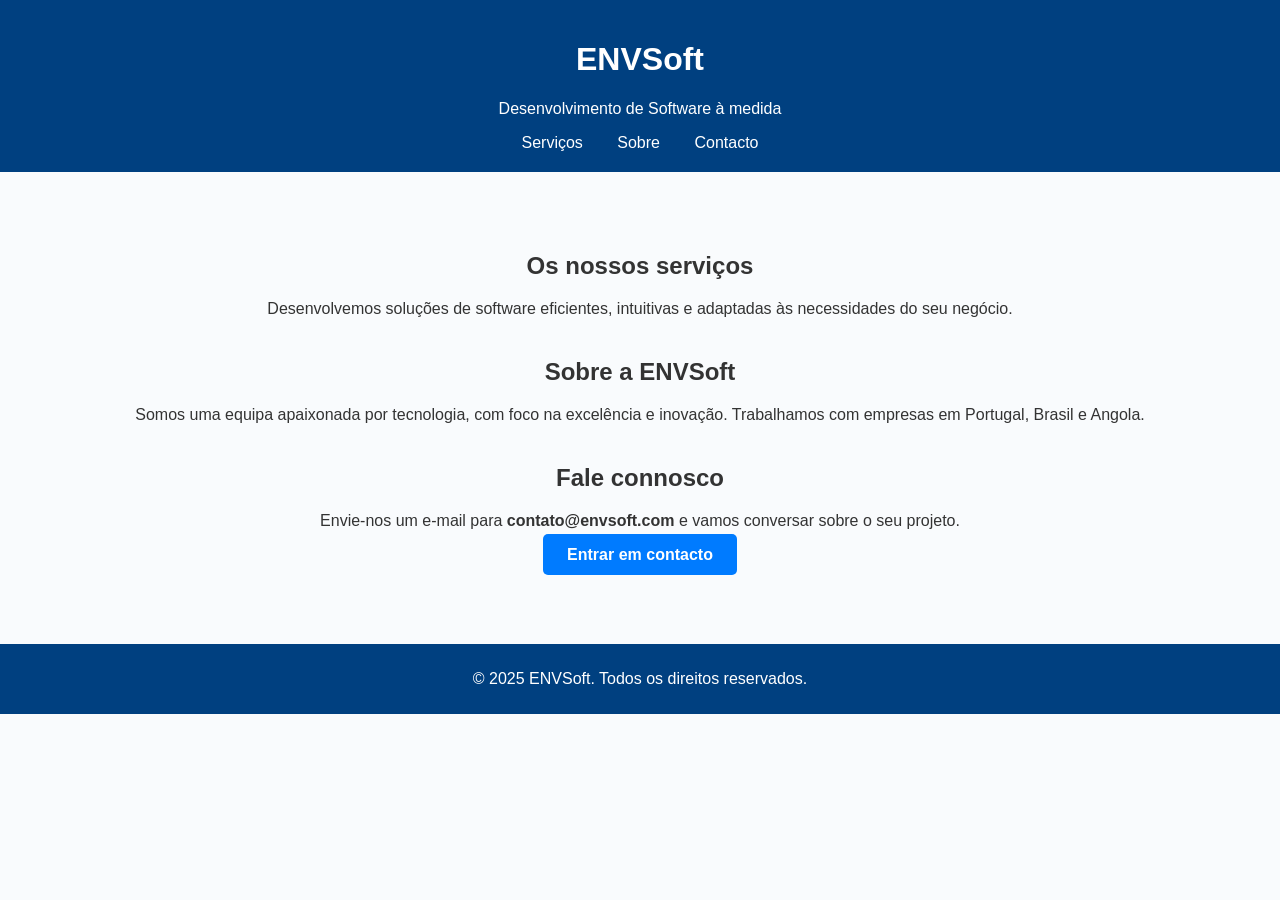
==== commit 3f12b32b: "Update index.html" ====
--- a/index.html
+++ b/index.html
@@ -1,1449 +1,84 @@
 <!DOCTYPE html>
-<html lang="en">
+<html lang="pt">
+<head>
+  <meta charset="UTF-8" />
+  <meta name="viewport" content="width=device-width, initial-scale=1.0" />
+  <title>ENVSoft - Desenvolvimento de Software</title>
+  <style>
+    body {
+      font-family: Arial, sans-serif;
+      margin: 0;
+      background-color: #f9fbfd;
+      color: #333;
+    }
+    header {
+      background-color: #004080;
+      color: white;
+      padding: 20px;
+      text-align: center;
+    }
+    nav a {
+      color: white;
+      margin: 0 15px;
+      text-decoration: none;
+    }
+    main {
+      padding: 40px 20px;
+      text-align: center;
+    }
+    section {
+      margin: 40px 0;
+    }
+    footer {
+      background-color: #004080;
+      color: white;
+      text-align: center;
+      padding: 10px;
+    }
+    .botao {
+      background-color: #007BFF;
+      color: white;
+      padding: 12px 24px;
+      border: none;
+      border-radius: 5px;
+      text-decoration: none;
+      font-weight: bold;
+    }
+  </style>
+</head>
+<body>
 
-<head>
-    <meta charset="UTF-8">
-    <meta http-equiv="X-UA-Compatible" content="IE=edge">
-    <meta name="viewport" content="width=device-width, initial-scale=1, shrink-to-fit=no">
-    <meta name="description" content="Teach Me || E-Learning HTML Template">
+  <header>
+    <h1>ENVSoft</h1>
+    <p>Desenvolvimento de Software à medida</p>
+    <nav>
+      <a href="#servicos">Serviços</a>
+      <a href="#sobre">Sobre</a>
+      <a href="#contacto">Contacto</a>
+    </nav>
+  </header>
 
-    <title>Finsecure</title>
+  <main>
+    <section id="servicos">
+      <h2>Os nossos serviços</h2>
+      <p>Desenvolvemos soluções de software eficientes, intuitivas e adaptadas às necessidades do seu negócio.</p>
+    </section>
 
-    <!-- Favicon -->
-    <link rel="shortcut icon" type="image/x-icon" href="assets/media/favicon.png">
+    <section id="sobre">
+      <h2>Sobre a ENVSoft</h2>
+      <p>Somos uma equipa apaixonada por tecnologia, com foco na excelência e inovação. Trabalhamos com empresas em Portugal, Brasil e Angola.</p>
+    </section>
 
+    <section id="contacto">
+      <h2>Fale connosco</h2>
+      <p>Envie-nos um e-mail para <strong>contato@envsoft.com</strong> e vamos conversar sobre o seu projeto.</p>
+      <a href="mailto:contato@envsoft.com" class="botao">Entrar em contacto</a>
+    </section>
+  </main>
 
-    <!-- All CSS files -->
-    <link rel="stylesheet" href="assets/css/vendor/font-awesome.css">
-    <link rel="stylesheet" href="assets/css/vendor/bootstrap.min.css">
-    <link rel="stylesheet" href="assets/css/vendor/slick.css">
-    <link rel="stylesheet" href="assets/css/vendor/slick-theme.css">
-    <!-- <link rel="stylesheet" href="assets/css/vendor/smoothScorllbar.css"> -->
-    <link rel="stylesheet" href="assets/css/app.css">
-
-</head>
-
-<body class="tt-smooth-scroll">
-
-     <!-- PRELOADER START -->
-     <div id="preloader">
-     <div class="spinner">
-       <div></div>   
-       <div></div>    
-       <div></div>    
-       <div></div>    
-       <div></div>    
-       <div></div>    
-       <div></div>    
-       <div></div>    
-       <div></div>    
-       <div></div>    
-     </div>
-     </div>
-    <!-- PRELOADER END -->  
-
-    <!-- Main Wrapper Start -->
-    <div id="scroll-container">
-
-        <!-- HEADER MENU START -->
-        <header class="header">
-            <div class="container-fluid">
-                <nav class="navigation d-flex align-items-center justify-content-between">
-                    <a href="index.html" class="d-flex align-items-center">
-                        <img src="assets/media/logo.png" alt="/logo" class="header-logo">
-                    </a>
-                    <div class="menu-button-right">
-                        <div class="main-menu__nav">
-                            <ul class="main-menu__list">
-                                <li class="dropdown">
-                                    <a href="javascript:void(0);" class="active">Home</a>
-                                    <ul>
-                                        <li><a href="index.html">Home 1</a></li>
-                                        <li><a href="index2.html">Home 2</a></li>
-                                    </ul>
-                                </li>
-                                <li>
-                                    <a href="about.html">About Us
-                                    </a>
-                                </li>
-                                <li class="dropdown">
-                                    <a href="javascript:void(0);">Blogs
-                                    </a>
-                                    <ul>
-                                        <li><a href="blog-grid.html">Blog Grid</a></li>
-                                        <li><a href="blog-grid-sidebar.html">Blog Grid Sidebar</a></li>
-                                        <li><a href="blog-detail.html">Blog Detail</a></li>
-                                    </ul>
-                                </li>
-                                <li class="dropdown">
-                                    <a href="javascript:void(0);">Services
-                                    </a>
-                                    <ul>
-                                        <li><a href="services.html">Service</a></li>
-                                        <li><a href="service-detail.html">Service Details </a></li>
-                                    </ul>
-                                </li>
-                                <li class="dropdown">
-                                    <a href="javascript:void(0);">Pages
-                                    </a>
-                                    <ul>
-                                        <li><a href="faqs.html">Faq</a></li>
-                                        <li><a href="404.html">404</a></li>
-                                        <li><a href="coming-soon.html">Coming soon</a></li>
-                                        <li><a href="teams.html">Teams</a></li>
-                                    </ul>
-                                </li>
-                                <li>
-                                    <a href="contact.html">Contact US</a>
-                                </li>
-                            </ul>
-                        </div>
-                    </div>
-                    <div class="main-menu__right">
-                        <div class="search-heart-icon d-xl-flex d-none align-items-center gap-24">
-                            <a href="contact.html">
-                                    <div class="d-flex gap-6">
-                                    <svg xmlns="http://www.w3.org/2000/svg" width="24" height="24" viewBox="0 0 24 24"
-                                        fill="none">
-                                        <path
-                                            d="M12 0C8.51067 0 5.67188 2.8388 5.67188 6.32812C5.67188 9.81745 8.51067 12.6562 12 12.6562C15.4893 12.6562 18.3281 9.81745 18.3281 6.32812C18.3281 2.8388 15.4893 0 12 0ZM12 11.25C9.28608 11.25 7.07812 9.04205 7.07812 6.32812C7.07812 3.6142 9.28608 1.40625 12 1.40625C14.7139 1.40625 16.9219 3.6142 16.9219 6.32812C16.9219 9.04205 14.7139 11.25 12 11.25Z"
-                                            fill="#45474F" />
-                                        <path
-                                            d="M19.8734 16.7904C18.1409 15.0313 15.8442 14.0625 13.4062 14.0625H10.5938C8.15588 14.0625 5.85909 15.0313 4.12659 16.7904C2.40258 18.5409 1.45312 20.8515 1.45312 23.2969C1.45312 23.6852 1.76794 24 2.15625 24H21.8438C22.2321 24 22.5469 23.6852 22.5469 23.2969C22.5469 20.8515 21.5974 18.5409 19.8734 16.7904ZM2.89031 22.5938C3.24258 18.6053 6.56302 15.4688 10.5938 15.4688H13.4062C17.437 15.4688 20.7574 18.6053 21.1097 22.5938H2.89031Z"
-                                            fill="#45474F" />
-                                    </svg>
-                                    <p class="fw-600 dark-gray">Sign In</p>
-                                </div>
-                                </a>
-                            <div>
-                                <svg xmlns="http://www.w3.org/2000/svg" width="2" height="28" viewBox="0 0 2 28"
-                                    fill="none">
-                                    <path d="M1 0L0.999999 28" stroke="#45474F" stroke-width="0.5" />
-                                </svg>
-                            </div>
-                            <div class="d-flex gap-12">
-                                <a href="contact.html" class="cus-btn">
-                                    <span class="btn-text">Get started</span>
-                                    <svg xmlns="http://www.w3.org/2000/svg" width="20" height="20" viewBox="0 0 20 20"
-                                        fill="none">
-                                        <path
-                                            d="M13.3545 17C13.3545 14 16.1545 10 19.3545 10M19.3545 10C17.5212 10 13.3545 9 13.3545 3M19.3545 10H0.354492"
-                                            stroke="#FAFAFA" stroke-width="2" />
-                                    </svg>
-                                </a>
-                            </div>
-                        </div>
-                        <a href="#" class="d-xl-none d-flex main-menu__toggler mobile-nav__toggler">
-                            <i class="color-primary fa-light fa-bars"></i>
-                        </a>
-                    </div>
-                </nav>
-            </div>
-        </header>
-        <!-- HEADER MENU END -->
-
-        <!-- HERO BANNER START -->
-        <section class="hero-banner">
-            <div class="container-fluid">
-                <div class="banner-block">
-                    <div class="row">
-                        <div class="col-xl-6 col-lg-10">
-                            <div class="heading">
-                                <p class="eye-brow color-primary mb-12">E-Wallet & Payment Gateway</p>
-                                <h1 class="medium-black mb-24">Providing Accurate <br class="d-xl-block d-none">& Actionable Advice <br class="d-xl-block d-none"> To Help Our
-                                    Clients!</h1>
-                                <p class="dark-gray mb-32">Nunc et erat sed orci ultrices egestas a sit amet odio.
-                                    Aenean<br class="d-md-block d-none"> commodo suscipit egestas. Sed a metus sed ex ornare<br class="d-md-block d-none"> viverra.em
-                                    finibus.</p>
-                                <div class="d-flex gap-24 mb-32">
-                                    <div class="d-flex gap-12">
-                                        <a href="services.html" class="cus-btn">
-                                            <span class="btn-text">start for free</span>
-                                            <svg xmlns="http://www.w3.org/2000/svg" width="20" height="20"
-                                                viewBox="0 0 20 20" fill="none">
-                                                <path
-                                                    d="M13.3545 17C13.3545 14 16.1545 10 19.3545 10M19.3545 10C17.5212 10 13.3545 9 13.3545 3M19.3545 10H0.354492"
-                                                    stroke="#FAFAFA" stroke-width="2" />
-                                            </svg>
-                                        </a>
-                                    </div>
-                                    <a href="about.html" class="cus-btn-2">
-                                        <span class="btn-text">how it work</span>
-                                        <svg xmlns="http://www.w3.org/2000/svg" width="20" height="21"
-                                            viewBox="0 0 20 21" fill="none">
-                                            <g clip-path="url(#clip0_29537_155)">
-                                                <path
-                                                    d="M17.0711 3.42891C15.1823 1.54021 12.6711 0.5 10 0.5C7.32891 0.5 4.81769 1.54021 2.92891 3.42891C1.04021 5.31769 0 7.82891 0 10.5C0 13.1711 1.04021 15.6823 2.92891 17.5711C4.81769 19.4598 7.32891 20.5 10 20.5C12.6711 20.5 15.1823 19.4598 17.0711 17.5711C18.9598 15.6823 20 13.1711 20 10.5C20 7.82891 18.9598 5.31769 17.0711 3.42891ZM10 19.2629C5.16812 19.2629 1.23711 15.3319 1.23711 10.5C1.23711 5.66812 5.16812 1.73711 10 1.73711C14.8319 1.73711 18.7629 5.66812 18.7629 10.5C18.7629 15.3319 14.8319 19.2629 10 19.2629Z"
-                                                    fill="#1E1F20" />
-                                                <path d="M7.46647 14.3794L14.183 10.5L7.46647 6.62062V14.3794Z"
-                                                    fill="#1E1F20" />
-                                            </g>
-                                            <defs>
-                                                <clipPath id="clip0_29537_155">
-                                                    <rect width="20" height="20" fill="white"
-                                                        transform="translate(0 0.5)" />
-                                                </clipPath>
-                                            </defs>
-                                        </svg>
-                                    </a>
-                                </div>
-                                <div class="d-flex gap-24 heading-block">
-                                    <div class="d-flex gap-16 align-items-center">
-                                        <div class="banner-img">
-                                            <img src="assets/media/user/group.png" alt="pic">
-                                        </div>
-                                        <div>
-                                            <h4 class="medium-black fw-700 mb-4p">25.9M+</h4>
-                                            <p class="dark-gray">World Active User</p>
-                                        </div>
-                                    </div>
-                                    <svg xmlns="http://www.w3.org/2000/svg" width="2" height="81" viewBox="0 0 2 81"
-                                        fill="none">
-                                        <path d="M1 0.5L0.999997 80.5" stroke="#45474F" stroke-width="0.5" />
-                                    </svg>
-                                    <div class="d-flex gap-16 ">
-                                        <h2 class="fw-700 medium-black">50%</h2>
-                                        <p class="dark-gray">Beneficial<br> Cashback</p>
-                                    </div>
-                                </div>
-                            </div>
-                        </div>
-                        <div class="col-xl-6 ">
-                            <div class="left-block">
-                                <div class="graph-1">
-                                    <img src="assets/media/hero/graph.png" alt="graph">
-                                </div>
-                                <div class="graph-2">
-                                    <img src="assets/media/vector/graph.png" alt="graph">
-                                </div>
-                                <div class="block">
-                                    <div class="block-1">
-                                        <div class="line-dot">
-                                            <div class="dot"></div>
-                                        </div>
-                                        <div class="text-block">
-                                            <h6 class="medium-black fw-700 mb-4p">Initiation</h6>
-                                            <p class="fw-600">In 2024, Yiliyapinya wasapproached by the Queensland Police 
-                                            </p>
-                                        </div>
-                                    </div>
-                                    <div class="block-2">
-                                        <div class="line-dot">
-                                            <div class="dot"></div>
-                                        </div>
-                                        <div class="text-block">
-                                            <h6 class="medium-black fw-700 mb-4p">Initiation</h6>
-                                            <p class="fw-600">In 2024, Yiliyapinya was approached the Queensland Police to
-                                            </p>
-                                        </div>
-                                    </div>
-                                    <div class="block-3">
-                                        <div class="line-dot">
-                                            <div class="dot"></div>
-                                        </div>
-                                        <div class="text-block">
-                                            <h6 class="medium-black fw-700 mb-4p">Initiation</h6>
-                                            <p class="fw-600">In 2024, Yiliyapinya was approached the Queensland Police to
-                                            </p>
-                                        </div>
-                                    </div>
-                                </div>
-                                <div class="income-block">
-                                    <img src="assets/media/hero/money.png" alt="money" class="img-money">
-                                    <div>
-                                        <p class="white">Lifetime Income</p>
-                                        <p class="white">$40,728</p>
-                                    </div>
-                                </div>
-                            </div>
-                        </div>
-                    </div>
-                </div>
-            </div>
-        </section>
-        <!-- HERO BANNER END -->
-
-        <!-- padding  -->
-        <div class="pt-80">
-            <div class="container-fluid">
-
-            </div>
-        </div>
-        <!-- about -->
-        <section class="about-us py-80">
-            <div class="container-fluid">
-                <div class="row justify-content-center">
-                    <div class="col-xl-10">
-                        <div class="about-block">
-                            <div class="row row-gap-3">
-                                <div class="col-xl-6 col-lg-6 col-sm-12 col-12">
-                                    <p class="eye-brow color-primary mb-12">about us</p>
-                                    <h2 class="fw-700 medium-black mb-24">Leading You to Financial Success with Integrity</h2>
-                                    <p class="light-gray mb-48">Lorem ipsum dolor sit amet consectetur. Aliquet in faucibus
-                                        adipiscing id scelerisque
-                                        gravida. Ultricies duis elit pellentesque rhoncus hac sed ipsum viverra vel. Habitant
-                                        gravida tristique magna aliquet sit in ac. Sed tristique interdum molestie at. Ipsum sit
-                                        velit nisl massa mauris orci.</p>
-                                    <a href="blog-detail.html" class="cus-btn">
-                                        <span class="btn-text">learn more</span>
-                                        <svg xmlns="http://www.w3.org/2000/svg" width="20" height="20" viewBox="0 0 20 20"
-                                            fill="none">
-                                            <path
-                                                d="M13.3545 17C13.3545 14 16.1545 10 19.3545 10M19.3545 10C17.5212 10 13.3545 9 13.3545 3M19.3545 10H0.354492"
-                                                stroke="#FAFAFA" stroke-width="2" />
-                                        </svg>
-                                    </a>
-                                </div>
-                                <div class="col-xl-6 col-lg-6 col-sm-12 col-12">
-                                    <div class="analysis mb-24">
-                                        <div class="block">
-                                            <div class="d-flex align-items-center gap-24">
-                                                <img src="assets/media/icons/Icon.png" alt="icon">
-                                                <div>
-                                                    <h5 class="fw-600 medium-black mb-12">Financial Planning</h5>
-                                                    <p class="light-gray">Lorem ipsum dolor sit amet consectetur. Aliquet in
-                                                        faucibus adipiscing id scelerisque gravida.</p>
-                                                </div>
-                                            </div>
-                                        </div>
-                                    </div>
-                                    <div class="analysis mb-24">
-                                        <div class="block">
-                                            <div class="d-flex align-items-center gap-24">
-                                                <img src="assets/media/icons/Icon2.png" alt="icon">
-                                                <div>
-                                                    <h5 class="fw-600 medium-black mb-12">Investment Management</h5>
-                                                    <p class="light-gray">Lorem ipsum dolor sit amet consectetur. Aliquet in
-                                                        faucibus adipiscing id scelerisque gravida.</p>
-                                                </div>
-                                            </div>
-                                        </div>
-                                    </div>
-                                    <div class="analysis">
-                                        <div class="block">
-                                            <div class="d-flex align-items-center gap-24">
-                                                <img src="assets/media/icons/Icon3.png" alt="icon">
-                                                <div>
-                                                    <h5 class="fw-600 medium-black mb-12">Cash Flow Analysis</h5>
-                                                    <p class="light-gray">Lorem ipsum dolor sit amet consectetur. Aliquet in
-                                                        faucibus adipiscing id scelerisque gravida.</p>
-                                                </div>
-                                            </div>
-                                        </div>
-                                    </div>
-                                </div>
-                            </div>
-                        </div>
-                    </div>
-                </div>
-            </div>
-        </section>
-        <!-- about end -->
-
-        <!--transfer start -->
-        <section class="transfer py-80">
-            <div class="container-fluid">
-                <div class="transfer-block">
-                        <div class="about-block text-center">
-                            <div class="d-inline-flex">
-                                <h2 class="white fw-700 mb-4p">80%</h2>
-                                <svg xmlns="http://www.w3.org/2000/svg" width="17" height="17" viewBox="0 0 17 17"
-                                    fill="none">
-                                    <path
-                                        d="M15.4244 11.1422C13.3031 9.02085 12.4546 4.21252 14.7173 1.94978M14.7173 1.94978C13.4209 3.24614 9.76755 5.48531 5.52491 1.24267M14.7173 1.94978L1.28227 15.3848"
-                                        stroke="#77A637" stroke-width="2" />
-                                </svg>
-                            </div>
-                            <p class="light-gray">Effecta than before</p>
-                        </div>
-                        <svg xmlns="http://www.w3.org/2000/svg" width="2" height="99" viewBox="0 0 2 99" fill="none" class="d-md-block d-none">
-                            <path d="M1 0L1 99" stroke="#92949F" stroke-width="0.5" />
-                        </svg>
-                        <div class="about-block text-center">
-                            <div class="d-inline-flex">
-                                <h2 class="white fw-700 mb-4p">85%</h2>
-                                <svg xmlns="http://www.w3.org/2000/svg" width="17" height="17" viewBox="0 0 17 17"
-                                    fill="none">
-                                    <path
-                                        d="M15.4244 11.1422C13.3031 9.02085 12.4546 4.21252 14.7173 1.94978M14.7173 1.94978C13.4209 3.24614 9.76755 5.48531 5.52491 1.24267M14.7173 1.94978L1.28227 15.3848"
-                                        stroke="#77A637" stroke-width="2" />
-                                </svg>
-                            </div>
-                            <p class="light-gray">Effecta than before</p>
-                        </div>
-                        <svg xmlns="http://www.w3.org/2000/svg" width="2" height="99" viewBox="0 0 2 99" fill="none" class="d-lg-block d-none">
-                            <path d="M1 0L1 99" stroke="#92949F" stroke-width="0.5" />
-                        </svg>
-                        <div class="about-block text-center">
-                            <div class="d-inline-flex">
-                                <h2 class="white fw-700 mb-4p">90%</h2>
-                                <svg xmlns="http://www.w3.org/2000/svg" width="17" height="17" viewBox="0 0 17 17"
-                                    fill="none">
-                                    <path
-                                        d="M15.4244 11.1422C13.3031 9.02085 12.4546 4.21252 14.7173 1.94978M14.7173 1.94978C13.4209 3.24614 9.76755 5.48531 5.52491 1.24267M14.7173 1.94978L1.28227 15.3848"
-                                        stroke="#77A637" stroke-width="2" />
-                                </svg>
-                            </div>
-                            <p class="light-gray">Transactions success</p>
-                        </div>
-                        <svg xmlns="http://www.w3.org/2000/svg" width="2" height="99" viewBox="0 0 2 99" fill="none" class="d-md-block d-none">
-                            <path d="M1 0L1 99" stroke="#92949F" stroke-width="0.5" />
-                        </svg>
-                        <div class="about-block text-center">
-                            <div class="d-inline-flex">
-                                <h2 class="white fw-700 mb-4p">95%</h2>
-                                <svg xmlns="http://www.w3.org/2000/svg" width="17" height="17" viewBox="0 0 17 17"
-                                    fill="none">
-                                    <path
-                                        d="M15.4244 11.1422C13.3031 9.02085 12.4546 4.21252 14.7173 1.94978M14.7173 1.94978C13.4209 3.24614 9.76755 5.48531 5.52491 1.24267M14.7173 1.94978L1.28227 15.3848"
-                                        stroke="#77A637" stroke-width="2" />
-                                </svg>
-                            </div>
-                            <p class="light-gray">Problem solved</p>
-                        </div>
-                </div>
-            </div>
-        </section>
-        <!-- transfer end -->
-
-        <!-- Services START -->
-        <section class="services">
-            <div class="container-fluid">
-                <div class="services-wrapper">
-                    <p class="d-flex justify-content-center eye-brow color-primary mb-12">Services</p>
-                    <h2 class="d-flex justify-content-center text-center medium-black fw-700 mb-64">
-                        Best Services Provided<br>
-                        by FinSecure</h2>
-                    <div class="services-container">
-                        <div class="row justify-content-center rwo-gap-3">
-                            <div class="col-xl-10">
-                                <div class="service-block mb-24">
-                                    <img src="assets/media/icons/service-icon.png" alt="service-icon" class="service-icon">
-                                    <div class="row row-gap-4">
-                                        <div class="col-lg-6">
-                                            <div class="left-block">
-                                                <h4 class="fw-700 medium-black mb-12">Get Control & Visibility Over<br>
-                                                    Every Payment</h4>
-                                                <p class="light-gray mb-24">Lorem ipsum dolor sit amet consectetur. Aliquet in
-                                                    faucibus
-                                                    adipiscing id scelerisque gravida. Ultricies duis elit pellentesque rhoncus hac
-                                                    sed
-                                                    ipsum viverra vel. Habitant gravida tristique magna aliquet sit in ac.</p>
-                                                <div class="d-flex gap-8 align-items-center mb-16">
-                                                    <img src="assets/media/user/user.png" alt="user">
-                                                    <p class="dark-gray">Strategic Decision Making</p>
-                                                </div>
-                                                <div class="d-flex gap-8 align-items-center mb-16">
-                                                    <img src="assets/media/user/user.png" alt="user">
-                                                    <p class="dark-gray">Strategic Decision Making</p>
-                                                </div>
-                                                <div class="d-flex gap-8 align-items-center mb-16">
-                                                    <img src="assets/media/user/user.png" alt="user">
-                                                    <p class="dark-gray">Risk Management</p>
-                                                </div>
-                                            </div>
-                                        </div>
-                                        <div class="col-lg-6">
-                                            <div class="right-block">
-                                                <img src="assets/media/services/services-1.png" alt="image" class="img-service">
-                                            </div>
-                                        </div>
-                                    </div>
-                                </div>
-                                <div class="service-block mb-24">
-                                    <img src="assets/media/icons/service-icon2.png" alt="service-icon" class="service-icon">
-                                    <div class="row row-gap-4">
-                                        <div class="col-lg-6">
-                                            <div class="left-block">
-                                            <img src="assets/media/services/services-2.png" alt="image" class="img-service">
-                                            </div>
-                                        </div>
-                                        <div class="col-lg-6">
-                                            <div class="right-block">
-                                                <h4 class="fw-700 medium-black mb-12">The Importance of Business
-                                                    Finance<br></h4>
-                                                <p class="light-gray mb-24">Lorem ipsum dolor sit amet consectetur. Aliquet in
-                                                    faucibus
-                                                    adipiscing id scelerisque gravida. Ultricies duis elit pellentesque rhoncus hac
-                                                    sed
-                                                    ipsum viverra vel. Habitant gravida tristique magna aliquet sit in ac.</p>
-                                                <div class="d-flex gap-8 align-items-center mb-16">
-                                                    <img src="assets/media/user/user.png" alt="user">
-                                                    <p class="dark-gray">Advance analytics</p>
-                                                </div>
-                                                <div class="d-flex gap-8 align-items-center mb-16">
-                                                    <img src="assets/media/user/user.png" alt="user">
-                                                    <p class="dark-gray">Fully integrated</p>
-                                                </div>
-                                                <div class="d-flex gap-8 align-items-center mb-16">
-                                                    <img src="assets/media/user/user.png" alt="user">
-                                                    <p class="dark-gray">Easy payment</p>
-                                                </div>
-                                            </div>
-                                        </div>
-                                    </div>
-                                </div>
-                                <div class="service-block mb-24">
-                                    <img src="assets/media/icons/service-icon3.png" alt="service-icon" class="service-icon">
-                                <div class="row row-gap-4">
-                                    <div class="col-lg-6">
-                                        <div class="left-block">
-                                        <h4 class="fw-700 medium-black mb-12">Manage Finance for your
-                                            <br>
-                                            Business
-                                        </h4>
-                                        <p class="light-gray mb-24">Lorem ipsum dolor sit amet consectetur. Aliquet in
-                                            faucibus
-                                            adipiscing id scelerisque gravida. Ultricies duis elit pellentesque rhoncus hac
-                                            sed
-                                            ipsum viverra vel. Habitant gravida tristique magna aliquet sit in ac.</p>
-                                        <div class="d-flex gap-8 align-items-center mb-16">
-                                            <img src="assets/media/user/user.png" alt="user">
-                                            <p class="dark-gray">Advance analytics</p>
-                                        </div>
-                                        <div class="d-flex gap-8 align-items-center mb-16">
-                                            <img src="assets/media/user/user.png" alt="user">
-                                            <p class="dark-gray">Fully integrated</p>
-                                        </div>
-                                        <div class="d-flex gap-8 align-items-center mb-16">
-                                            <img src="assets/media/user/user.png" alt="user">
-                                            <p class="dark-gray">Easy payment</p>
-                                        </div>
-                                        </div>
-                                    </div>
-                                    <div class="col-lg-6">
-                                        <div class="right-block">
-                                            <img src="assets/media/services/services-3.png" alt="image" class="img-service">
-                                        </div>
-                                    </div>
-                                </div>   
-                                </div> 
-                                <div class="service-block">
-                                    <img src="assets/media/icons/service-icon3.png" alt="service-icon" class="service-icon">
-                                <div class="row row-gap-4">
-                                    <div class="col-lg-6">
-                                        <div class="left-block">
-                                        <img src="assets/media/services/services-4.png" alt="image" class="img-service">
-                                        </div>
-                                    </div>
-                                    <div class="col-lg-6">
-                                        <div class="right-block">
-                                            <h4 class="fw-700 medium-black mb-12">Tips to Master Your Business
-                                                <br>
-                                                Finances
-                                            </h4>
-                                            <p class="light-gray mb-24">Lorem ipsum dolor sit amet consectetur. Aliquet in
-                                                faucibus
-                                                adipiscing id scelerisque gravida. Ultricies duis elit pellentesque rhoncus hac
-                                                sed
-                                                ipsum viverra vel. Habitant gravida tristique magna aliquet sit in ac.</p>
-                                            <div class="d-flex gap-8 align-items-center mb-16">
-                                                <img src="assets/media/user/user.png" alt="user">
-                                                <p class="dark-gray">Prioritize Financial Education</p>
-                                            </div>
-                                            <div class="d-flex gap-8 align-items-center mb-16">
-                                                <img src="assets/media/user/user.png" alt="user">
-                                                <p class="dark-gray">Establish a Robust Accounting System</p>
-                                            </div>
-                                            <div class="d-flex gap-8 align-items-center mb-16">
-                                                <img src="assets/media/user/user.png" alt="user">
-                                                <p class="dark-gray">Seek Professional Guidance</p>
-                                            </div>
-                                        </div>
-                                    </div>
-                                </div>
-                                </div>
-                                </div>
-                            </div>
-                        </div>
-                    </div>
-                </div>
-        </section>
-        <!-- Services END -->
-
-        <!-- work START -->
-        <section class="work py-80">
-            <div class="container-fluid">
-                <div class="work-block">
-                    <p class="d-flex justify-content-center eye-brow-2 color-primary mb-12">work</p>
-                    <h2 class="white fw-700 text-center mb-12">How Does it Work?</h2>
-                    <p class="fw-400 light-gray text-center mb-64">Lorem ipsum dolor sit amet consectetur. Aliquet in
-                        faucibus adipiscing
-                        id scelerisque<br class="d-xl-block d-none"> gravida. Ultricies duis elit pellentesque rhoncus hac sed ipsum viverra vel.
-                    </p>
-                    <div class="work-blocks d-flex gap-24 justify-content-center">
-                        <div class="block-1 text-center">
-                           <img src="assets/media/user/vector.png" alt="vector" class="line-img">
-                            <div class="img-block mb-32">
-                                <img src="assets/media/icons/icon_1.png" alt="icon" class="work-img">
-                            </div>
-                            <div class="content">
-                                <h6 class="white fw-700 mb-16">Set up and Get Organized</h6>
-                                <p class="light-gray  fw-400">Lorem ipsum dolor sit amet consectetur.<br class="d-xl-block d-none"> Aliquet in
-                                    faucibus adipiscing id scelerisque<br class="d-xl-block d-none"> gravida. Ultricies duis elit pellentesque.
-                                </p>
-                            </div>
-                        </div>
-                        <div class="block-2 text-center">
-                            <div class="content mb-32">
-                           <img src="assets/media/user/vector2.png" alt="vector" class="line-img-2">
-                                <h6 class="white fw-700 mb-16">Set up and Get Organized</h6>
-                                <p class="light-gray  fw-400">Lorem ipsum dolor sit amet consectetur.<br class="d-xl-block d-none"> Aliquet in
-                                    faucibus adipiscing id scelerisque<br class="d-xl-block d-none"> gravida. Ultricies duis elit pellentesque.
-                                </p>
-                            </div>
-                            <div class="img-block">
-                                <img src="assets/media/user/icon.png" alt="icon" class="work-img">
-                            </div>
-                        </div>
-                        <div class="block-3 text-center">
-                            <div class="img-block mb-32">
-                                <img src="assets/media/icons/vector.png" alt="icon" class="work-img">
-                            </div>
-                            <div class="content">
-                                <h6 class="white fw-700 mb-16">Set up and Get Organized</h6>
-                                <p class="light-gray  fw-400">Lorem ipsum dolor sit amet consectetur.<br class="d-xl-block d-none">  Aliquet in
-                                    faucibus adipiscing id scelerisque<br class="d-xl-block d-none"> gravida. Ultricies duis elit pellentesque.
-                                </p>
-                            </div>
-                        </div>
-                    </div>
-                </div>
-            </div>
-        </section>
-        <!-- work END -->
-
-        <!--time START -->
-        <section class="time py-80">
-            <div class="container-fluid">
-                <p class="d-flex justify-content-center eye-brow color-primary mb-12">24/7 Hour</p>
-                <h2 class="d-flex justify-content-center text-center  medium-black fw-700 mb-12">We're Here 24/7 to<br>
-                    Help with Anything</h2>
-                <p class="light-gray text-center fw-400 mb-64">Lorem ipsum dolor sit amet consectetur. Aliquet in
-                    faucibus adipiscing id
-                    scelerisque gravida.<br class="d-xl-block d-none">  Ultricies duis elit pellentesque rhoncus hac sed ipsum viverra vel.</p>
-                <div class="row justify-content-center">
-                    <div class="col-xl-10">
-                        <div class="row justify-content-center row-gap-4">
-                            <div class="col-lg-4 col-md-6">
-                                <div class="d-flex gap-32">
-                                    <div>
-                                        <img src="assets/media/user/icons1.png" alt="icon">
-                                    </div>
-                                    <div>
-                                        <h6 class="medium-black fw-700 mb-16">24/7 Customer Support</h6>
-                                        <p class="light-gray mb-32">Get 24/7 support from our friendly Customer Support
-                                            agents.</p>
-                                        <a href="contact.html" class="d-flex gap-8 align-items-center color-primary">
-                                            <p class="text">contact us</p>
-                                            <svg xmlns="http://www.w3.org/2000/svg" width="28" height="28"
-                                                viewBox="0 0 28 28" fill="none">
-                                                <g clip-path="url(#clip0_29551_770)">
-                                                    <path
-                                                        d="M19.6222 17.6941C18.2348 15.2911 18.6278 10.7924 21.1909 9.3126M21.1909 9.3126C19.7225 10.1604 15.9226 11.2863 13.148 6.48045M21.1909 9.3126L5.97244 18.099"
-                                                        stroke="#77A637" stroke-width="1.84977" />
-                                                </g>
-                                                <defs>
-                                                    <clipPath id="clip0_29551_785">
-                                                        <rect width="20" height="20" fill="white"
-                                                            transform="translate(0 10) rotate(-30)" />
-                                                    </clipPath>
-                                                </defs>
-                                            </svg>
-                                        </a>
-                                    </div>
-                                    <div class="vr-line d-md-block d-none"></div>
-                                </div>
-                            </div>
-                            <div class="col-lg-4 col-md-6">
-                                <div class="d-flex gap-32">
-                                    <div>
-                                        <img src="assets/media/user/icons2.png" alt="icon">
-                                    </div>
-                                    <div>
-                                        <h6 class="medium-black fw-700 mb-16">FAQs</h6>
-                                        <p class="light-gray mb-32">Explore FAQs for detailed instructions on specific
-                                            features.</p>
-                                        <a href="contact.htmls" class="d-flex gap-8 align-items-center color-primary">
-                                            <p class="text">contact us</p>
-                                            <svg xmlns="http://www.w3.org/2000/svg" width="28" height="28"
-                                                viewBox="0 0 28 28" fill="none">
-                                                <g clip-path="url(#clip0_29551_760)">
-                                                    <path
-                                                        d="M19.6222 17.6941C18.2348 15.2911 18.6278 10.7924 21.1909 9.3126M21.1909 9.3126C19.7225 10.1604 15.9226 11.2863 13.148 6.48045M21.1909 9.3126L5.97244 18.099"
-                                                        stroke="#77A637" stroke-width="1.84977" />
-                                                </g>
-                                                <defs>
-                                                    <clipPath id="clip0_29551_740">
-                                                        <rect width="20" height="20" fill="white"
-                                                            transform="translate(0 10) rotate(-30)" />
-                                                    </clipPath>
-                                                </defs>
-                                            </svg>
-                                        </a>
-                                    </div>
-                                    <div class="vr-line d-lg-block d-none"></div>
-
-                                </div>
-                            </div>
-                            <div class="col-lg-4 col-md-6">
-                                <div class="d-flex gap-32">
-                                    <div>
-                                        <img src="assets/media/user/icons3.png" alt="icon">
-                                    </div>
-                                    <div>
-                                        <h6 class="medium-black fw-700 mb-16">Learn Everything About</h6>
-                                        <p class="light-gray mb-32">Discover a range of trading guides tailored for
-                                            beginners</p>
-                                        <a href="contact.html" class="d-flex gap-8 align-items-center color-primary">
-                                            <p class="text">contact us</p>
-                                            <svg xmlns="http://www.w3.org/2000/svg" width="28" height="28"
-                                                viewBox="0 0 28 28" fill="none">
-                                                <g clip-path="url(#clip0_29551_774)">
-                                                    <path
-                                                        d="M19.6222 17.6941C18.2348 15.2911 18.6278 10.7924 21.1909 9.3126M21.1909 9.3126C19.7225 10.1604 15.9226 11.2863 13.148 6.48045M21.1909 9.3126L5.97244 18.099"
-                                                        stroke="#77A637" stroke-width="1.84977" />
-                                                </g>
-                                                <defs>
-                                                    <clipPath id="clip0_29551_760">
-                                                        <rect width="20" height="20" fill="white"
-                                                            transform="translate(0 10) rotate(-30)" />
-                                                    </clipPath>
-                                                </defs>
-                                            </svg>
-                                        </a>
-                                    </div>
-                                </div>
-                            </div>
-                        </div>
-                    </div>
-                </div>
-            </div>
-        </section>
-        <!-- time END -->
-
-        <!-- company START -->
-        <section class="company py-80">
-            <div class="container-fluid">
-                <div class="company-block">
-                    <p class="d-flex justify-content-center eye-brow color-primary mb-12">Services</p>
-                    <h2 class="d-flex justify-content-center white text-center fw-700 mb-12">Integrated with the
-                        Tools<br> you Love</h2>
-                    <p class="light-gray text-center mb-64">Lorem ipsum dolor sit amet consectetur. Aliquet in faucibus
-                        adipiscing id scelerisque<br class="d-xl-block d-none"> gravida. Ultricies duis elit pellentesque rhoncus hac sed ipsum
-                        viverra vel. </p>
-                    <div class="row row-gap-3">
-                        <div class="col-xxl-4 col-lg-6 col-md-6 col-12">
-                            <div class="blocks">
-                                <div class="d-flex gap-24 align-items-center">
-                                    <img src="assets/media/company/company-1.png" alt="company">
-                                    <div class="content-block">
-                                        <h6 class="white fw-700 mb-8">Gymdesk</h6>
-                                        <p class="fw-400 light-gray">The most important data for your store, all in one
-                                            view</p>
-                                    </div>
-                                </div>
-                            </div>
-                        </div>
-                        <div class="col-xxl-4 col-lg-6 col-md-6 col-12">
-                            <div class="blocks">
-                                <div class="d-flex gap-24 align-items-center">
-                                    <img src="assets/media/company/company-2.png" alt="company">
-                                    <div class="content-block">
-                                        <h6 class="white fw-700 mb-8">Buzzbassador</h6>
-                                        <p class="fw-400 light-gray">The most important data for your store, all in one
-                                            view</p>
-                                    </div>
-                                </div>
-                            </div>
-                        </div>
-                        <div class="col-xxl-4 col-lg-6 col-md-6 col-12">
-                            <div class="blocks">
-                                <div class="d-flex gap-24 align-items-center">
-                                    <img src="assets/media/company/company-4.png" alt="company">
-                                    <div class="content-block">
-                                        <h6 class="white fw-700 mb-8">Adecxen</h6>
-                                        <p class="fw-400 light-gray">The most important data for your store, all in one
-                                            view</p>
-                                    </div>
-                                </div>
-                            </div>
-                        </div>
-                        <div class="col-xxl-4 col-lg-6 col-md-6 col-12">
-                            <div class="blocks">
-                                <div class="d-flex gap-24 align-items-center">
-                                    <img src="assets/media/company/company-4.png" alt="company">
-                                    <div class="content-block">
-                                        <h6 class="white fw-700 mb-8">Billy Insurance</h6>
-                                        <p class="fw-400 light-gray">The most important data for your store, all in one
-                                            view</p>
-                                    </div>
-                                </div>
-                            </div>
-                        </div>
-                        <div class="col-xxl-4 col-lg-6 col-md-6 col-12">
-                            <div class="blocks">
-                                <div class="d-flex gap-24 align-items-center">
-                                    <img src="assets/media/company/company-5.png" alt="company">
-                                    <div class="content-block">
-                                        <h6 class="white fw-700 mb-8">Marketly</h6>
-                                        <p class="fw-400 light-gray">The most important data for your store, all in one
-                                            view</p>
-                                    </div>
-                                </div>
-                            </div>
-                        </div>
-                        <div class="col-xxl-4 col-lg-6 col-md-6 col-12">
-                            <div class="blocks">
-                                <div class="d-flex gap-24 align-items-center">
-                                    <img src="assets/media/company/company-6.png" alt="company">
-                                    <div class="content-block">
-                                        <h6 class="white fw-700 mb-8">Visualy</h6>
-                                        <p class="fw-400 light-gray">The most important data for your store, all in one
-                                            view</p>
-                                    </div>
-                                </div>
-                            </div>
-                        </div>
-                    </div>
-                </div>
-            </div>
-        </section>
-        <!-- company  END -->
-
-        <!-- testimonial start -->
-        <section class="testimonial py-80">
-            <div class="container-fluid">
-                <p class="d-flex justify-content-center eye-brow color-primary mb-12">Services</p>
-                <h2 class="d-flex justify-content-center  medium-black text-center fw-700 mb-12">
-                    Best Services Provided<br>
-                    by FinSecure</h2>
-                <div class="d-flex align-items-center justify-content-center gap-16 mb-64 flex-wrap">
-                    <h6 class="light-gray">Excellent</h6>
-                    <div class="rating-text">
-                        <svg xmlns="http://www.w3.org/2000/svg" width="16" height="17" viewBox="0 0 16 17" fill="none">
-                            <path
-                                d="M15.977 6.55836C15.9219 6.38864 15.7752 6.26495 15.5987 6.23933L10.6386 5.51855L8.42034 1.02398C8.3414 0.863976 8.17843 0.762695 8.00003 0.762695C7.82159 0.762695 7.65865 0.863976 7.57968 1.02398L5.36132 5.51855L0.401338 6.23933C0.224808 6.26495 0.0780893 6.38864 0.0229645 6.55833C-0.0321915 6.72805 0.0138083 6.91433 0.141589 7.03886L3.73057 10.5374L2.88345 15.4775C2.85327 15.6534 2.92558 15.831 3.06992 15.9359C3.15158 15.9953 3.2483 16.0254 3.34548 16.0254C3.42011 16.0254 3.49498 16.0077 3.56354 15.9716L8 13.6392L12.4363 15.9716C12.5942 16.0546 12.7856 16.0408 12.9299 15.9359C13.0743 15.831 13.1466 15.6533 13.1164 15.4774L12.269 10.5374L15.8584 7.03883C15.9862 6.91433 16.0322 6.72805 15.977 6.55836Z"
-                                fill="#FAFAFA" />
-                        </svg>
-                        <svg xmlns="http://www.w3.org/2000/svg" width="16" height="17" viewBox="0 0 16 17" fill="none">
-                            <path
-                                d="M15.977 6.55836C15.9219 6.38864 15.7752 6.26495 15.5987 6.23933L10.6386 5.51855L8.42034 1.02398C8.3414 0.863976 8.17843 0.762695 8.00003 0.762695C7.82159 0.762695 7.65865 0.863976 7.57968 1.02398L5.36132 5.51855L0.401338 6.23933C0.224808 6.26495 0.0780893 6.38864 0.0229645 6.55833C-0.0321915 6.72805 0.0138083 6.91433 0.141589 7.03886L3.73057 10.5374L2.88345 15.4775C2.85327 15.6534 2.92558 15.831 3.06992 15.9359C3.15158 15.9953 3.2483 16.0254 3.34548 16.0254C3.42011 16.0254 3.49498 16.0077 3.56354 15.9716L8 13.6392L12.4363 15.9716C12.5942 16.0546 12.7856 16.0408 12.9299 15.9359C13.0743 15.831 13.1466 15.6533 13.1164 15.4774L12.269 10.5374L15.8584 7.03883C15.9862 6.91433 16.0322 6.72805 15.977 6.55836Z"
-                                fill="#FAFAFA" />
-                        </svg>
-                        <svg xmlns="http://www.w3.org/2000/svg" width="16" height="17" viewBox="0 0 16 17" fill="none">
-                            <path
-                                d="M15.977 6.55836C15.9219 6.38864 15.7752 6.26495 15.5987 6.23933L10.6386 5.51855L8.42034 1.02398C8.3414 0.863976 8.17843 0.762695 8.00003 0.762695C7.82159 0.762695 7.65865 0.863976 7.57968 1.02398L5.36132 5.51855L0.401338 6.23933C0.224808 6.26495 0.0780893 6.38864 0.0229645 6.55833C-0.0321915 6.72805 0.0138083 6.91433 0.141589 7.03886L3.73057 10.5374L2.88345 15.4775C2.85327 15.6534 2.92558 15.831 3.06992 15.9359C3.15158 15.9953 3.2483 16.0254 3.34548 16.0254C3.42011 16.0254 3.49498 16.0077 3.56354 15.9716L8 13.6392L12.4363 15.9716C12.5942 16.0546 12.7856 16.0408 12.9299 15.9359C13.0743 15.831 13.1466 15.6533 13.1164 15.4774L12.269 10.5374L15.8584 7.03883C15.9862 6.91433 16.0322 6.72805 15.977 6.55836Z"
-                                fill="#FAFAFA" />
-                        </svg>
-                        <svg xmlns="http://www.w3.org/2000/svg" width="16" height="17" viewBox="0 0 16 17" fill="none">
-                            <path
-                                d="M15.977 6.55836C15.9219 6.38864 15.7752 6.26495 15.5987 6.23933L10.6386 5.51855L8.42034 1.02398C8.3414 0.863976 8.17843 0.762695 8.00003 0.762695C7.82159 0.762695 7.65865 0.863976 7.57968 1.02398L5.36132 5.51855L0.401338 6.23933C0.224808 6.26495 0.0780893 6.38864 0.0229645 6.55833C-0.0321915 6.72805 0.0138083 6.91433 0.141589 7.03886L3.73057 10.5374L2.88345 15.4775C2.85327 15.6534 2.92558 15.831 3.06992 15.9359C3.15158 15.9953 3.2483 16.0254 3.34548 16.0254C3.42011 16.0254 3.49498 16.0077 3.56354 15.9716L8 13.6392L12.4363 15.9716C12.5942 16.0546 12.7856 16.0408 12.9299 15.9359C13.0743 15.831 13.1466 15.6533 13.1164 15.4774L12.269 10.5374L15.8584 7.03883C15.9862 6.91433 16.0322 6.72805 15.977 6.55836Z"
-                                fill="#FAFAFA" />
-                        </svg>
-                        <svg xmlns="http://www.w3.org/2000/svg" width="16" height="17" viewBox="0 0 16 17" fill="none">
-                            <path
-                                d="M15.977 6.55836C15.9219 6.38864 15.7752 6.26495 15.5987 6.23933L10.6386 5.51855L8.42034 1.02398C8.3414 0.863976 8.17843 0.762695 8.00003 0.762695C7.82159 0.762695 7.65865 0.863976 7.57968 1.02398L5.36132 5.51855L0.401338 6.23933C0.224808 6.26495 0.0780893 6.38864 0.0229645 6.55833C-0.0321915 6.72805 0.0138083 6.91433 0.141589 7.03886L3.73057 10.5374L2.88345 15.4775C2.85327 15.6534 2.92558 15.831 3.06992 15.9359C3.15158 15.9953 3.2483 16.0254 3.34548 16.0254C3.42011 16.0254 3.49498 16.0077 3.56354 15.9716L8 13.6392L12.4363 15.9716C12.5942 16.0546 12.7856 16.0408 12.9299 15.9359C13.0743 15.831 13.1466 15.6533 13.1164 15.4774L12.269 10.5374L15.8584 7.03883C15.9862 6.91433 16.0322 6.72805 15.977 6.55836Z"
-                                fill="#FAFAFA" />
-                        </svg>
-                        <div class="link">
-                            <p class="light-gray">4.8</p>
-                        </div>
-                    </div>
-                    <p class="light-gray">Rated <span class="color-primary">4.8</span> out of 5 from <span
-                            class="color-primary">3,164</span> customer reviews.</p>
-                </div>
-                <div class="row justify-content-center">
-                    <div class="col-xl-10">
-                        <div class="testimonials-slider">
-                            <div class="testimonials-card">
-                                <div class="d-flex gap-12 align-items-center mb-16">
-                                    <img src="assets/media/user/user1.png" alt="user">
-                                    <div>
-                                        <h6 class="medium-black fw-700 mb-6">Liam James</h6>
-                                        <p class="fw-400">Founder and CEO at Gymdesk</p>
-                                    </div>
-                                </div>
-                                <p class="light-gray">It is a long established fact that a reader will be distracted by
-                                    the readable content of a page when looking at its layout. The point of using Lorem
-                                    Ipsum is that it has a more-or-less normal distribution.</p>
-                            </div>
-                            <div class="testimonials-card">
-                                <div class="d-flex gap-12 align-items-center mb-16">
-                                    <img src="assets/media/user/user2.png" alt="user">
-                                    <div>
-                                        <h6 class="medium-black fw-700 mb-6">Lily Rose</h6>
-                                        <p class="fw-400">Founder and CEO at Gymdesk</p>
-                                    </div>
-                                </div>
-                                <p class="light-gray">It is a long established fact that a reader will be distracted by
-                                    the readable content of a page when looking at its layout. The point of using Lorem
-                                    Ipsum is that it has a more-or-less normal distribution.</p>
-                            </div>
-                            <div class="testimonials-card">
-                                <div class="d-flex gap-12 align-items-center mb-16">
-                                    <img src="assets/media/user/user3.png" alt="user">
-                                    <div>
-                                        <h6 class="medium-black fw-700 mb-6"> Ava Grace</h6>
-                                        <p class="fw-400">Founder and CEO at Gymdesk</p>
-                                    </div>
-                                </div>
-                                <p class="light-gray">It is a long established fact that a reader will be distracted by
-                                    the readable content of a page when looking at its layout. The point of using Lorem
-                                    Ipsum is that it has a more-or-less normal distribution.</p>
-                            </div>
-                            <div class="testimonials-card">
-                                <div class="d-flex gap-12 align-items-center mb-16">
-                                    <img src="assets/media/user/user1.png" alt="user">
-                                    <div>
-                                        <h6 class="medium-black fw-700 mb-6">Liam James</h6>
-                                        <p class="fw-400">Founder and CEO at Gymdesk</p>
-                                    </div>
-                                </div>
-                                <p class="light-gray">It is a long established fact that a reader will be distracted by
-                                    the readable content of a page when looking at its layout. The point of using Lorem
-                                    Ipsum is that it has a more-or-less normal distribution.</p>
-                            </div>
-                            <div class="testimonials-card">
-                                <div class="d-flex gap-12 align-items-center mb-16">
-                                    <img src="assets/media/user/user2.png" alt="user">
-                                    <div>
-                                        <h6 class="medium-black fw-700 mb-6">Lily Roset</h6>
-                                        <p class="fw-400">Founder and CEO at Gymdesk</p>
-                                    </div>
-                                </div>
-                                <p class="light-gray">It is a long established fact that a reader will be distracted by
-                                    the readable content of a page when looking at its layout. The point of using Lorem
-                                    Ipsum is that it has a more-or-less normal distribution.</p>
-                            </div>
-                            <div class="testimonials-card">
-                                <div class="d-flex gap-12 align-items-center mb-16">
-                                    <img src="assets/media/user/user3.png" alt="user">
-                                    <div>
-                                        <h6 class="medium-black fw-700 mb-6">Ava Grace</h6>
-                                        <p class="fw-400">Founder and CEO at Gymdesk</p>
-                                    </div>
-                                </div>
-                                <p class="light-gray">It is a long established fact that a reader will be distracted by
-                                    the readable content of a page when looking at its layout. The point of using Lorem
-                                    Ipsum is that it has a more-or-less normal distribution.</p>
-                            </div>
-                        </div>
-                    </div>
-                </div>
-            </div>
-        </section>
-        <!--testimonial  END -->
-
-        <!-- team start -->
-        <section class="team-sec py-80">
-            <div class="container-fluid">
-                <p class="d-flex justify-content-center eye-brow color-primary mb-12">Professional Experts</p>
-                <h2 class="d-flex justify-content-center  medium-black text-center fw-700 mb-12">Meet Our Team
-                </h2>
-                <p class="light-gray text-center fw-400 mb-64">Lorem ipsum dolor sit amet consectetur. Aliquet in
-                    faucibus adipiscing id
-                    scelerisque gravida.<br class="d-xl-block d-none"> Ultricies duis elit pellentesque rhoncus hac sed ipsum viverra vel.</p>
-                <div class="row justify-content-center">
-                    <div class="col-xl-10">
-                        <div class="row justify-content-center row-gap-4">
-                            <div class="col-xl-4 col-lg-4 col-md-6 col-12">
-                                <a href="teams.html">
-                                    <div class="team mb-24">
-                                        <img src="assets/media/teams/team-1.png" alt="team" class="team-img">
-                                    </div>
-                                </a>
-                                <div class="text-block">
-                                    <div>
-                                        <h6 class="fw-700 medium-black mb-8">Mike Dooley</h6>
-                                        <p class="light-gray fw-400">Chief Executive</p>
-                                    </div>
-                                    <div class="d-flex gap-8">
-                                        <a href="">
-                                            <img src="assets/media/icons/fb-icon.png" alt="icon">
-                                            <img src="assets/media/icons/twitter.png" alt="icon">
-                                            <img src="assets/media/icons/instagram.png" alt="icon">
-                                        </a>
-                                    </div>
-                                </div>
-                            </div>
-                            <div class="col-xl-4 col-lg-4 col-md-6 col-12">
-                                <a href="teams.html">
-                                    <div class="team mb-24">
-                                        <img src="assets/media/teams/team-2.png" alt="team" class="team-img">
-                                 </div>
-                                </a>
-                                <div class="text-block">
-                                    <div>
-                                        <h6 class="fw-700 medium-black mb-8">Richard Mud</h6>
-                                        <p class="light-gray fw-400">Legal Officer</p>
-                                    </div>
-                                    <div class="d-flex gap-8">
-                                        <a href="">
-                                            <img src="assets/media/icons/fb-icon.png" alt="icon">
-                                            <img src="assets/media/icons/twitter.png" alt="icon">
-                                            <img src="assets/media/icons/instagram.png" alt="icon">
-                                        </a>
-                                    </div>
-                                </div>
-                            </div>
-                            <div class="col-xl-4 col-lg-4 col-md-6 col-12">
-                                <a href="teams.html">
-                                    <div class="team mb-24">
-                                    <img src="assets/media/teams/team-3.png" alt="team" class="team-img">
-                                    </div>
-                                </a>
-                                <div class="text-block">
-                                    <div>
-                                        <h6 class="fw-700 medium-black mb-8">Michael Brian</h6>
-                                        <p class="light-gray fw-400">Vice Chair</p>
-                                    </div>
-                                    <div class="d-flex gap-8">
-                                        <a href="">
-                                            <img src="assets/media/icons/fb-icon.png" alt="icon">
-                                            <img src="assets/media/icons/twitter.png" alt="icon">
-                                            <img src="assets/media/icons/instagram.png" alt="icon">
-                                        </a>
-                                    </div>
-                                </div>
-                            </div>
-                        </div>
-                    </div>
-                </div>
-            </div>
-        </section>
-        <!-- team end -->
-
-        <!-- article start -->
-        <section class="article-sec py-80">
-            <div class="container-fluid">
-                <p class="d-flex justify-content-center eye-brow color-primary mb-12">latest article</p>
-                <h2 class="d-flex justify-content-center  medium-black text-center fw-700 mb-12">Our Latest New
-                </h2>
-                <p class="light-gray text-center fw-400 mb-64">Lorem ipsum dolor sit amet consectetur. Aliquet in
-                    faucibus adipiscing id
-                    scelerisque gravida.<br class="d-xl-block d-none"> Ultricies duis elit pellentesque rhoncus hac sed ipsum viverra vel.</p>
-                <div class="row justify-content-center">
-                    <div class="col-xl-10">
-                        <div class="row justify-content-center row-gap-4">
-                            <div class="col-xl-4 col-lg-4 col-md-6 col-12">
-                                <a href="blog-detail.html">
-                                    <div class="article-img mb-24">
-                                    <img src="assets/media/blog/blog-1.png" alt="blog" class="blog-img">
-                                     </div>
-                                </a>
-                                <div class="blog-content">
-                                    <div class="d-flex gap-12 mb-8 align-items-center">
-                                        <p class="light-gray mb-8">Lana Steiner</p>
-                                        <svg xmlns="http://www.w3.org/2000/svg" width="6" height="7" viewBox="0 0 6 7"
-                                            fill="none">
-                                            <circle cx="3" cy="3.9668" r="3" fill="#92949F" />
-                                        </svg>
-                                        <p class="light-gray mb-8">18 Dec 2024</p>
-                                    </div>
-                                    <h6 class="fw-600 medium-black mb-16">Optimizing User Experience: Designing Seamless
-                                        Digital Payment Systems</h6>
-                                    <p class="fw-400 light-gray mb-24">Lorem ipsum dolor sit amet consectetur. In nibh
-                                        urna felis at in amet viverra.</p>
-                                    <a href="blog-grid.html" class="d-flex gap-8 align-items-center color-primary">
-                                        <p class="text">read more</p>
-                                        <svg xmlns="http://www.w3.org/2000/svg" width="28" height="28"
-                                            viewBox="0 0 28 28" fill="none">
-                                            <g clip-path="url(#clip0_29551_725)">
-                                                <path
-                                                    d="M19.6222 17.6941C18.2348 15.2911 18.6278 10.7924 21.1909 9.3126M21.1909 9.3126C19.7225 10.1604 15.9226 11.2863 13.148 6.48045M21.1909 9.3126L5.97244 18.099"
-                                                    stroke="#77A637" stroke-width="1.84977" />
-                                            </g>
-                                            <defs>
-                                                <clipPath id="clip0_29551_720">
-                                                    <rect width="20" height="20" fill="white"
-                                                        transform="translate(0 10) rotate(-30)" />
-                                                </clipPath>
-                                            </defs>
-                                        </svg>
-                                    </a>
-                                </div>
-                            </div>
-                            <div class="col-xl-4 col-lg-4 col-md-6 col-12">
-                                <a href="blog-detail.html">
-                                    <div class="article-img mb-24">
-                                <img src="assets/media/blog/blog-2.png" alt="blog" class="blog-img">
-                                </div>
-                                </a>
-                                <div class="blog-content">
-                                    <div class="d-flex gap-12 mb-8 align-items-center">
-                                        <p class="light-gray mb-8">Lana Steiner</p>
-                                        <svg xmlns="http://www.w3.org/2000/svg" width="6" height="7" viewBox="0 0 6 7"
-                                            fill="none">
-                                            <circle cx="3" cy="3.9668" r="3" fill="#92949F" />
-                                        </svg>
-                                        <p class="light-gray mb-8">18 Dec 2024</p>
-                                    </div>
-                                    <h6 class="fw-600 medium-black mb-16">Innovations in Fintech: How E-Wallets and
-                                        Payment Gateways are<br>
-                                        Evolving</h6>
-                                    <p class="fw-400 light-gray mb-24">Lorem ipsum dolor sit amet consectetur. In nibh
-                                        urna felis at in amet viverra.</p>
-                                    <a href="blog-grid.html" class="d-flex gap-8 align-items-center color-primary">
-                                        <p class="text">read more</p>
-                                        <svg xmlns="http://www.w3.org/2000/svg" width="28" height="28"
-                                            viewBox="0 0 28 28" fill="none">
-                                            <g clip-path="url(#clip0_29551_778)">
-                                                <path
-                                                    d="M19.6222 17.6941C18.2348 15.2911 18.6278 10.7924 21.1909 9.3126M21.1909 9.3126C19.7225 10.1604 15.9226 11.2863 13.148 6.48045M21.1909 9.3126L5.97244 18.099"
-                                                    stroke="#77A637" stroke-width="1.84977" />
-                                            </g>
-                                            <defs>
-                                                <clipPath id="clip0_29551_725">
-                                                    <rect width="20" height="20" fill="white"
-                                                        transform="translate(0 10) rotate(-30)" />
-                                                </clipPath>
-                                            </defs>
-                                        </svg>
-                                    </a>
-                                </div>
-                            </div>
-                            <div class="col-xl-4 col-lg-4 col-md-6 col-12">
-                                <a href="blog-detail.html">
-                                    <div class="article-img mb-24">
-                                        <img src="assets/media/blog/blog-3.png" alt="blog" class="blog-img">
-                                    </div>
-                                </a>
-                                <div class="blog-content">
-                                    <div class="d-flex gap-12 mb-8 align-items-center">
-                                        <p class="light-gray mb-8">Lana Steiner</p>
-                                        <img src="assets/media/blog/icon.png" alt="icon">
-                                        <p class="light-gray mb-8">18 Dec 2024</p>
-                                    </div>
-                                    <h6 class="fw-600 medium-black mb-16">Mobile Payments Made Easy: A Guide to Using
-                                        E-Wallets on your<br>
-                                        Phone</h6>
-                                    <p class="fw-400 light-gray mb-24">Lorem ipsum dolor sit amet consectetur. In nibh
-                                        urna felis at in amet viverra.</p>
-                                    <a href="blog-grid.html" class="d-flex gap-8 align-items-center color-primary">
-                                        <p class="text">read more</p>
-                                        <svg xmlns="http://www.w3.org/2000/svg" width="28" height="28"
-                                            viewBox="0 0 28 28" fill="none">
-                                            <g clip-path="url(#clip0_29551_760)">
-                                                <path
-                                                    d="M19.6222 17.6941C18.2348 15.2911 18.6278 10.7924 21.1909 9.3126M21.1909 9.3126C19.7225 10.1604 15.9226 11.2863 13.148 6.48045M21.1909 9.3126L5.97244 18.099"
-                                                    stroke="#77A637" stroke-width="1.84977" />
-                                            </g>
-                                            <defs>
-                                                <clipPath id="clip0_29551_780">
-                                                    <rect width="20" height="20" fill="white"
-                                                        transform="translate(0 10) rotate(-30)" />
-                                                </clipPath>
-                                            </defs>
-                                        </svg>
-                                    </a>
-                                </div>
-                            </div>
-                        </div>
-                    </div>
-                </div>
-            </div>
-        </section>
-        <!-- article end -->
-
-        <!-- video start -->
-        <section class="video-sec">
-            <div class="container-fluid">
-                <div class="video-block">
-                    <div class="text-center">
-                        <a href="assets/media/e-learning.mp4" class="play-btn">
-                           <img src="assets/media/icons/video.png" alt="video" class="mb-48">
-                        </a>
-                        <h2 class="fw-700 white mb-48">We Make it Easy to Become<br> a Better Investor.</h2>
-                    </div>
-                    <div class="d-flex gap-12 justify-content-center">
-                        <a href="contact.html" class="cus-btn">
-                            <span class="btn-text">Get started</span>
-                            <svg xmlns="http://www.w3.org/2000/svg" width="20" height="20" viewBox="0 0 20 20"
-                                fill="none">
-                                <path
-                                    d="M13.3545 17C13.3545 14 16.1545 10 19.3545 10M19.3545 10C17.5212 10 13.3545 9 13.3545 3M19.3545 10H0.354492"
-                                    stroke="#FAFAFA" stroke-width="2" />
-                            </svg>
-                        </a>
-                    </div>
-
-                </div>
-            </div>
-        </section>
-        <!-- video end -->
-          
-         <!-- footer start -->
-         <footer>
-            <div class="container-fluid">
-                <div class="mb-48">
-                    <div class="row">
-                        <div class="col-lg-3 col-md-3 col-sm-6 col-6">
-                            <ul class="list-unstyled footer-links">
-                                <li>
-                                    <h5 class="dark-gray fw-600 mb-24">Product</h5>
-                                </li>
-                                <li>
-                                    <a href="">
-                                        <p class="light-gray fw-400 mb-8">Overview</p>
-                                    </a>
-                                </li>
-                                <li>
-                                    <a href="">
-                                        <p class="light-gray fw-400 mb-8">Features</p>
-                                    </a>
-                                </li>
-                                <li>
-                                    <a href="">
-                                        <p class="light-gray fw-400 mb-8">Solutions</p>
-                                    </a>
-                                </li>
-                                <li>
-                                    <a href="">
-                                        <p class="light-gray mb-4p fw-400 mb-8">Tutorials</p>
-                                    </a>
-                                </li>
-                                <li>
-                                    <a href="">
-                                        <p class="light-gray mb-4p fw-400 mb-8">Pricing</p>
-                                    </a>
-                                </li>
-                            </ul>
-                        </div>
-                        <div class="col-lg-3 col-md-3 col-sm-6 col-6">
-                            <ul class="list-unstyled footer-links">
-                                <li>
-                                    <h5 class="dark-gray fw-600 mb-24">Collaborate</h5>
-                                </li>
-                                <li>
-                                    <a href="">
-                                        <p class="light-gray fw-400 mb-8">Partners</p>
-                                    </a>
-                                </li>
-                                <li>
-                                    <a href="">
-                                        <p class="light-gray fw-400 mb-8">Partners Program</p>
-                                    </a>
-                                </li>
-                                <li>
-                                    <a href="">
-                                        <p class="light-gray fw-400 mb-8">Affiliate Program</p>
-                                    </a>
-                                </li>
-                                <li>
-                                    <a href="">
-                                        <p class="light-gray  fw-400 mb-8">Community</p>
-                                    </a>
-                                </li>
-                                <li>
-                                    <a href="">
-                                        <p class="light-gray  fw-400 mb-8">HR Partner Program</p>
-                                    </a>
-                                </li>
-                            </ul>
-                        </div>
-                        <div class="col-lg-3 col-md-3 col-sm-6 col-6">
-                            <ul class="list-unstyled footer-links">
-                                <li>
-                                    <h5 class="dark-gray fw-600 mb-24">Resources</h5>
-                                </li>
-                                <li>
-                                    <a href="blog-grid.html">
-                                        <p class="light-gray fw-400 mb-8">Blog</p>
-                                    </a>
-                                </li>
-                                <li>
-                                    <a href="">
-                                        <p class="light-gray fw-400 mb-8">Help Center</p>
-                                    </a>
-                                </li>
-                                <li>
-                                    <a href="">
-                                        <p class="light-gray fw-400 mb-8">Tutorials</p>
-                                    </a>
-                                </li>
-                                <li>
-                                    <a href="">
-                                        <p class="light-gray  fw-400 mb-8">Support</p>
-                                    </a>
-                                </li>
-                                <li>
-                                    <a href="services.html">
-                                        <p class="light-gray fw-400 mb-8">Services</p>
-                                    </a>
-                                </li>
-                            </ul>
-                        </div>
-                        <div class="col-lg-3 col-md-3 col-sm-6 col-6">
-                            <ul class="list-unstyled footer-links">
-                                <li>
-                                    <h5 class="dark-gray fw-600 mb-24">Follow Us</h5>
-                                </li>
-                                <li>
-                                    <a href="">
-                                        <p class="light-gray fw-400 mb-8">Facebook</p>
-                                    </a>
-                                </li>
-                                <li>
-                                    <a href="">
-                                        <p class="light-gray fw-400 mb-8">Twitter</p>
-                                    </a>
-                                </li>
-                                <li>
-                                    <a href="">
-                                        <p class="light-gray fw-400 mb-8">Tutorials</p>
-                                    </a>
-                                </li>
-                                <li>
-                                    <a href="">
-                                        <p class="light-gray fw-400 mb-8">LinkedIn</p>
-                                    </a>
-                                </li>
-                                <li>
-                                    <a href="">
-                                        <p class="light-gray fw-400 mb-8">Youtube</p>
-                                    </a>
-                                </li>
-                            </ul>
-                        </div>
-                    </div>
-                </div>
-                <div class="hr mb-48"></div>
-                <div class="mb-48">
-                    <div class="row row-gap-4">
-                        <div class="col-lg-6 col-sm-12 col-12">
-                            <a href="index.html" class="d-flex align-items-center">
-                                <img src="assets/media/logo.png" alt="/logo" class="header-logo mb-24">
-                            </a>
-                            <p class="fw-400 light-gray mb-24">Lorem ipsum dolor sit amet consectetur.<br> Lectus ac sed
-                                purus ultrices diam eu<br> scelerisque.</p>
-                                <div class="newsletter mb-16">
-                                    <form method="post" action="index.html">
-                                        <div class="input-field">
-                                            <input type="email" name="email" id="eMail" class="form-input h6 light-gray fw-500"
-                                                placeholder="Subscribe To Our Newsletter">
-                                                <button type="submit">
-                                                    <svg class="submit-arrow" xmlns="http://www.w3.org/2000/svg" width="22" height="17" viewBox="0 0 22 17" fill="none">
-                                                        <path d="M15.1428 16.7871C15.1428 13.3585 18.3428 8.78711 21.9999 8.78711M21.9999 8.78711C19.9047 8.78711 15.1428 7.64425 15.1428 0.787109M21.9999 8.78711H0.285645" stroke="#92949F" stroke-width="2.28571"/>
-                                                      </svg>
-                                                </button>
-                                        </div> 
-                                    </form>
-                                </div> 
-                        </div>
-                        <div class="col-lg-3 col-sm-6 col-6">
-                            <ul class="list-unstyled footer-links">
-                                <li>
-                                    <h5 class="dark-gray fw-600 mb-24">Company</h5>
-                                </li>
-                                <li>
-                                    <a href="about.html">
-                                        <p class="light-gray fw-400 mb-8">About Us</p>
-                                    </a>
-                                </li>
-                                <li>
-                                    <a href="">
-                                        <p class="light-gray fw-400 mb-8">Careers</p>
-                                    </a>
-                                </li>
-                                <li>
-                                    <a href="">
-                                        <p class="light-gray fw-400 mb-8">News</p>
-                                    </a>
-                                </li>
-                                <li>
-                                    <a href="">
-                                        <p class="light-gray  fw-400 mb-8">Media Kit</p>
-                                    </a>
-                                </li>
-                                <li>
-                                    <a href="contact.html">
-                                        <p class="light-gray  fw-400 mb-8">Contact</p>
-                                    </a>
-                                </li>
-                            </ul>
-                        </div>
-                        <div class="col-lg-3 col-sm-6 col-6">
-                            <ul class="list-unstyled footer-links">
-                                <li>
-                                    <h5 class="dark-gray fw-600 mb-24">Helpful links</h5>
-                                </li>
-                                <li>
-                                    <a href="">
-                                        <p class="light-gray fw-400 mb-8">Documentation</p>
-                                    </a>
-                                </li>
-                                <li>
-                                    <a href="">
-                                        <p class="light-gray fw-400 mb-8">API reference</p>
-                                    </a>
-                                </li>
-                                <li>
-                                    <a href="">
-                                        <p class="light-gray fw-400 mb-8">Status</p>
-                                    </a>
-                                </li>
-                                <li>
-                                    <a href="">
-                                        <p class="light-gray fw-400 mb-8">Legal Center</p>
-                                    </a>
-                                </li>
-                                <li>
-                                    <a href="">
-                                        <p class="light-gray  fw-400 mb-8">Partnerships</p>
-                                    </a>
-                                </li>
-                            </ul>
-                        </div>
-                    </div>
-                </div>
-                <p class="mt-32 pb-32 text-center">@2024 All Rights Copyright <span class="fw-700 color-primary">FineSecure.</span>
-                    Design & Developed By  UIPARADOX</p>
-            </div>
-     </footer>
-     <!-- footer-end -->
-    </div>
-    <!-- Main Wrapper End -->
-    <!-- Back To Top Start -->
-    <button class="scrollToTopBtn"><i class="fa fa-arrow-up"></i></button> 
-
-    <!-- Mobile Menu Start -->
-    <div class="mobile-nav__wrapper">
-        <div class="mobile-nav__overlay mobile-nav__toggler"></div>
-        <div class="mobile-nav__content">
-            <span class="mobile-nav__close mobile-nav__toggler"><i class="fa fa-times"></i></span>
-            <div class="logo-box">
-                <a href="index.html" aria-label="logo image"><img src="assets/media/logo.png" alt=""></a>
-            </div>
-            <div class="mobile-nav__container"></div>
-            <ul class="mobile-nav__contact list-unstyled">
-                <li>
-                    <i class="fas fa-envelope"></i>
-                    <a href="mailto:example@company.com">example@company.com</a>
-                </li>
-                <li>
-                    <i class="fa fa-phone-alt"></i>
-                    <a href="tel:+12345678">+123 (4567) -890</a>
-                </li>
-            </ul>
-            <div class="mobile-nav__social">
-                <a href=""><i class="fa-brands fa-x-twitter"></i></a>
-                <a href=""><i class="fab fa-facebook"></i></a>
-                <a href=""><i class="fab fa-instagram"></i></a>
-            </div>
-        </div>
-    </div>
-    <!-- Mobile Menu End -->
-
-
-
-    <!-- Jquery Js -->
-    <script src="assets/js/vendor/bootstrap.min.js"></script>
-    <script src="assets/js/vendor/jquery-3.7.1.min.js"></script>
-    <script src="assets/js/vendor/slick.min.js"></script>
-    <script src="assets/js/vendor/video.js"></script>
-    <script src="assets/js/app.js"></script>
+  <footer>
+    <p>&copy; 2025 ENVSoft. Todos os direitos reservados.</p>
+  </footer>
 
 </body>
-
-</html>+</html>
